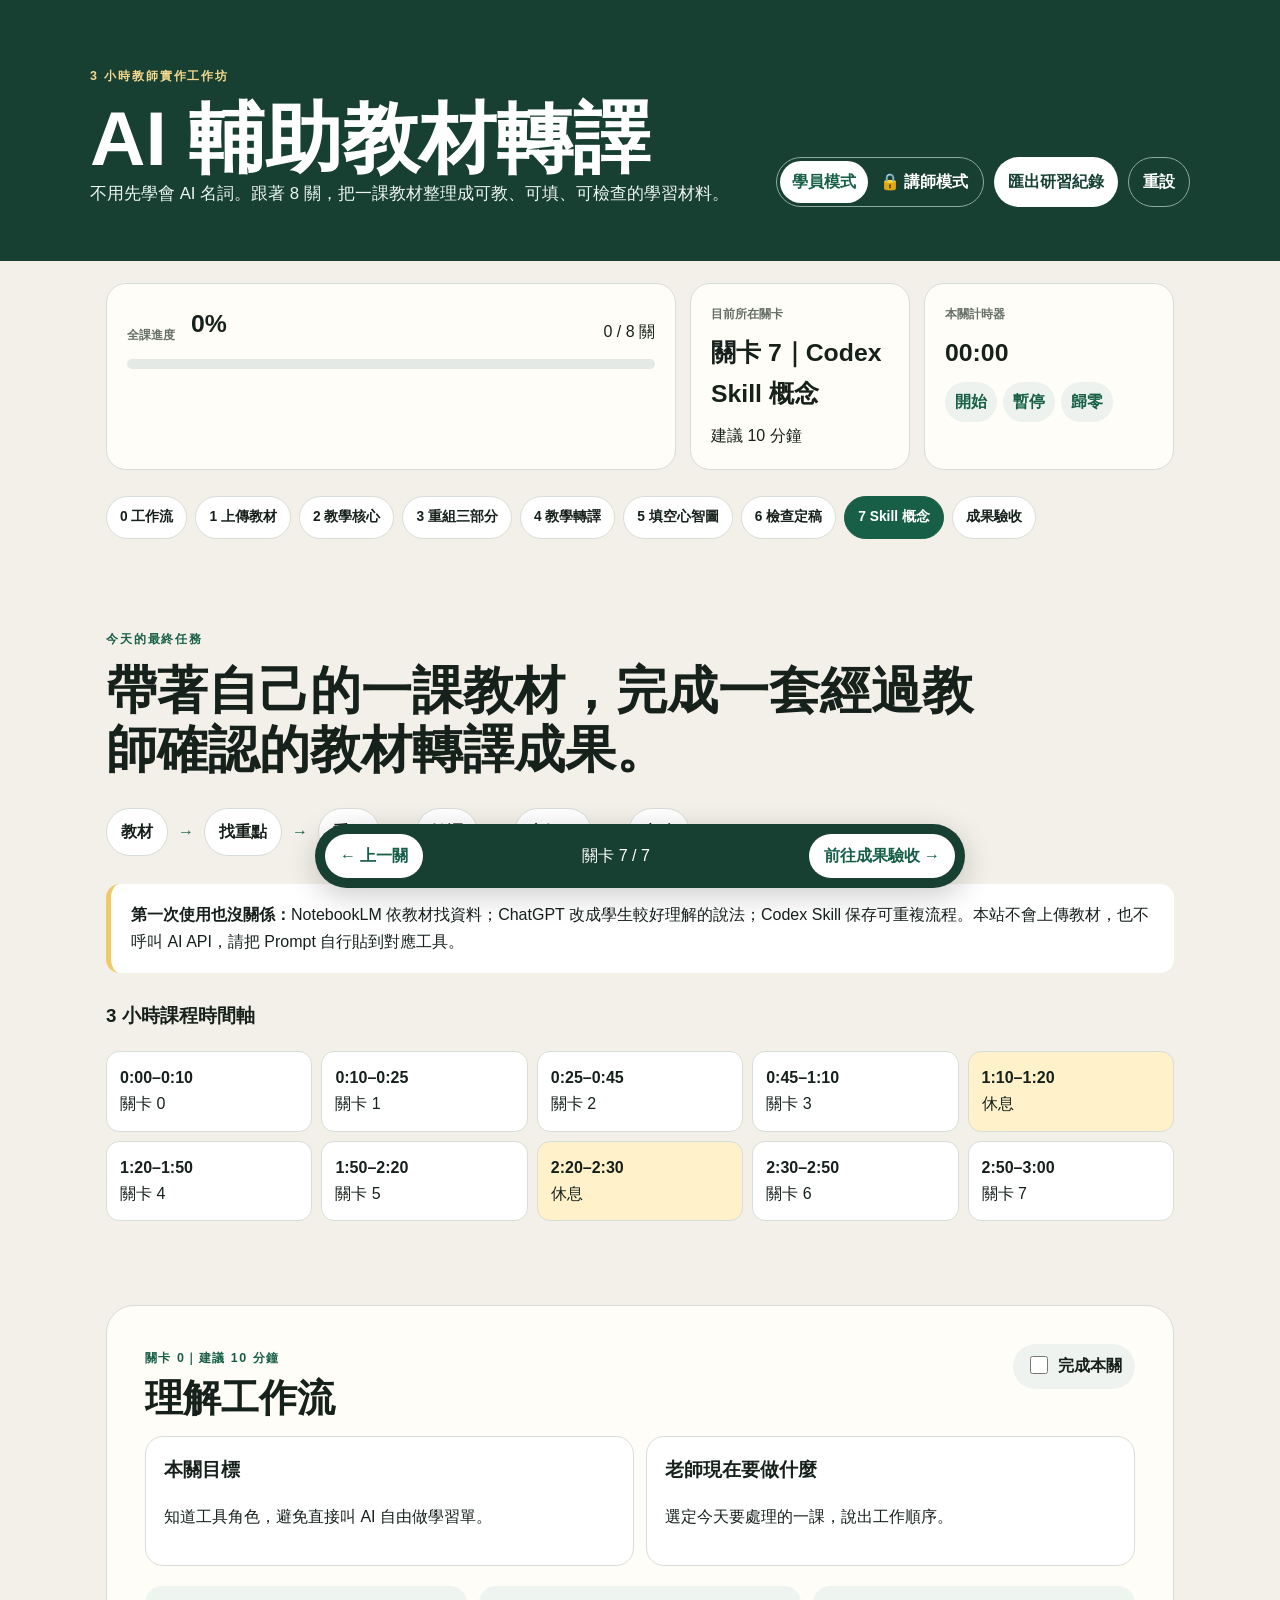
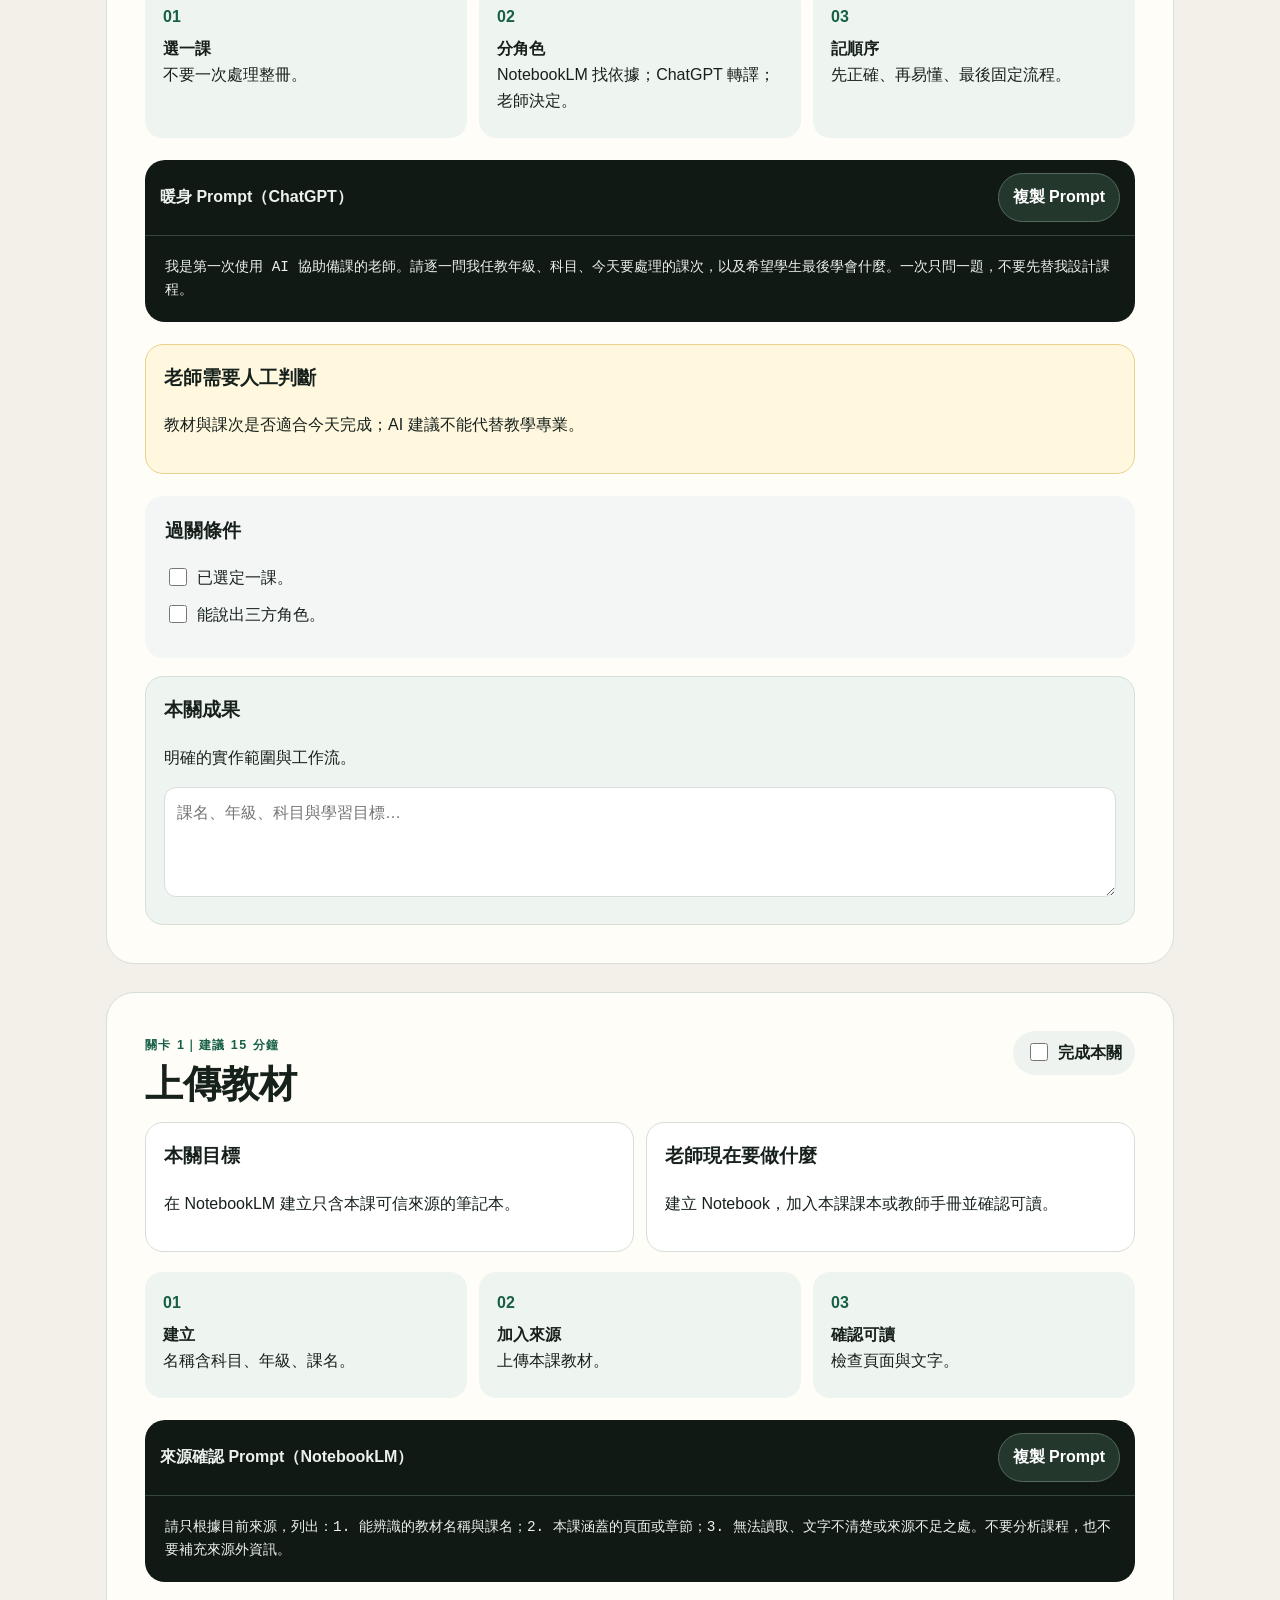
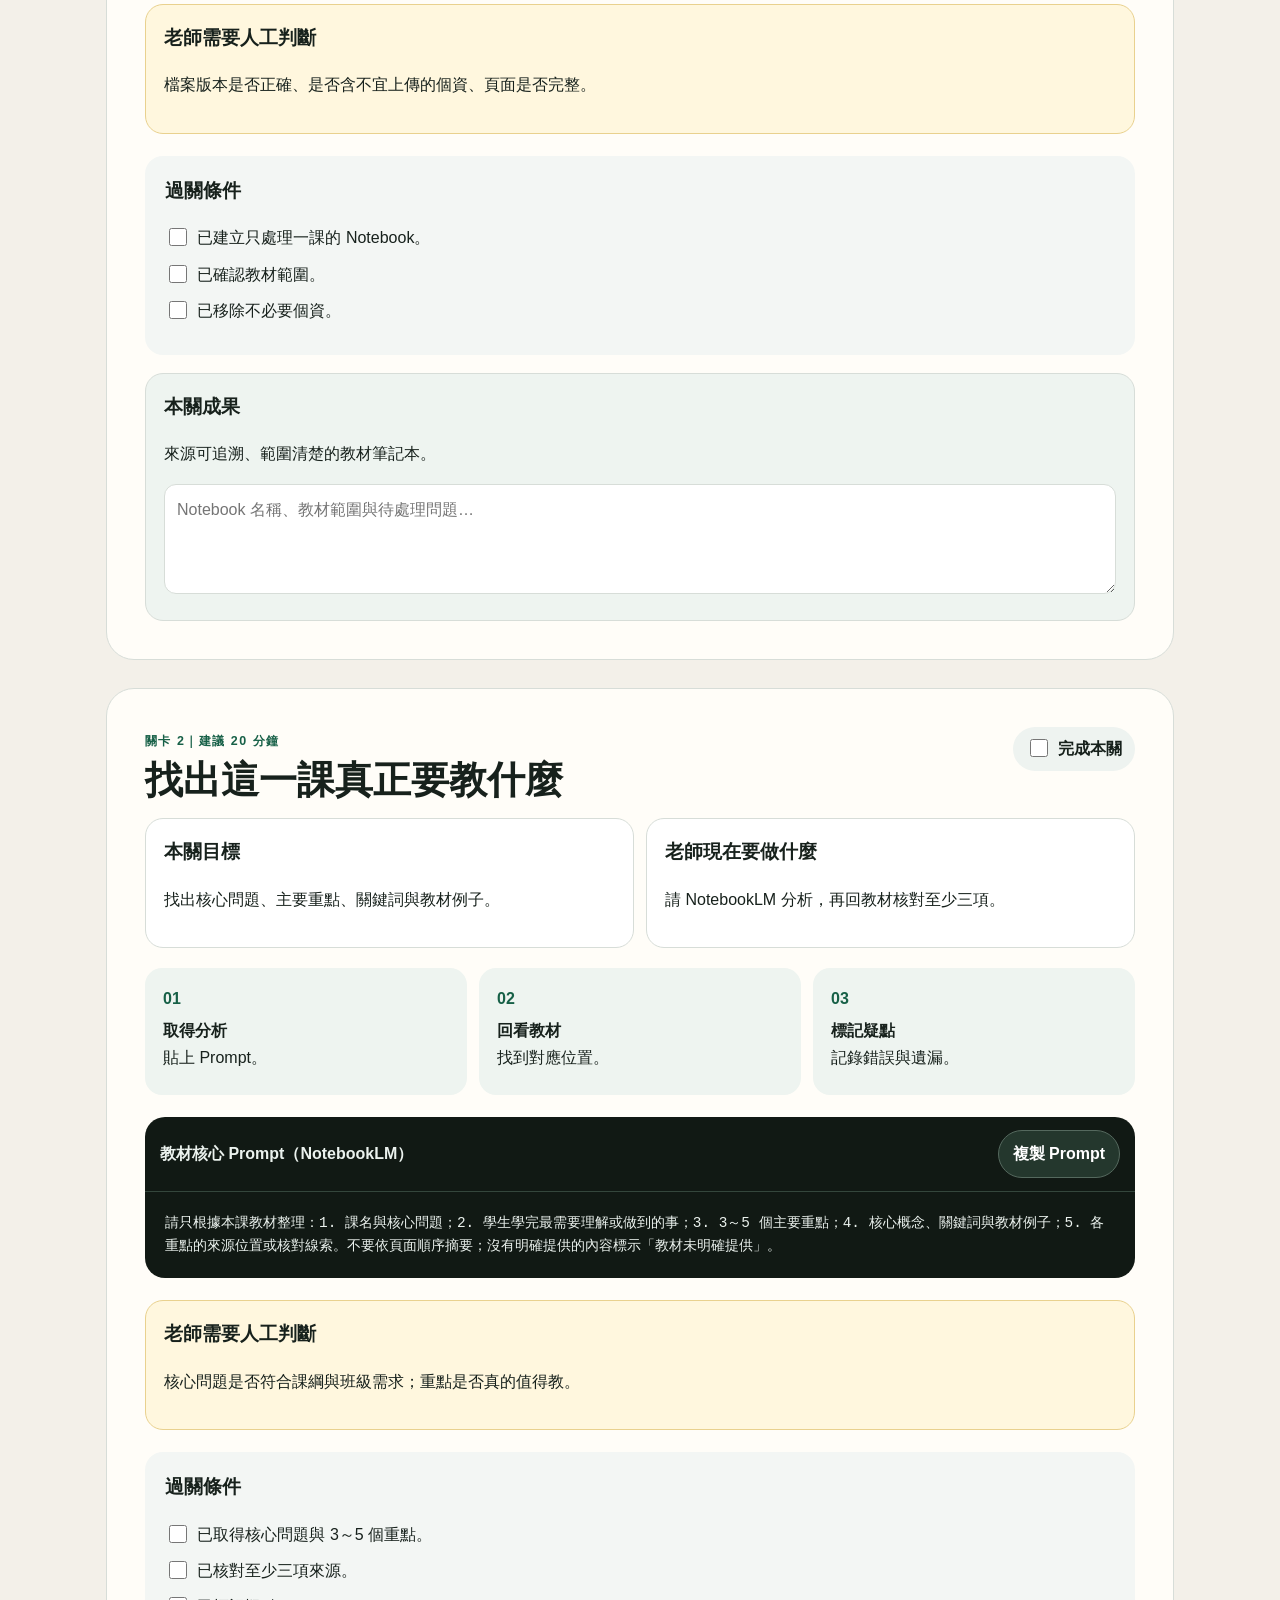
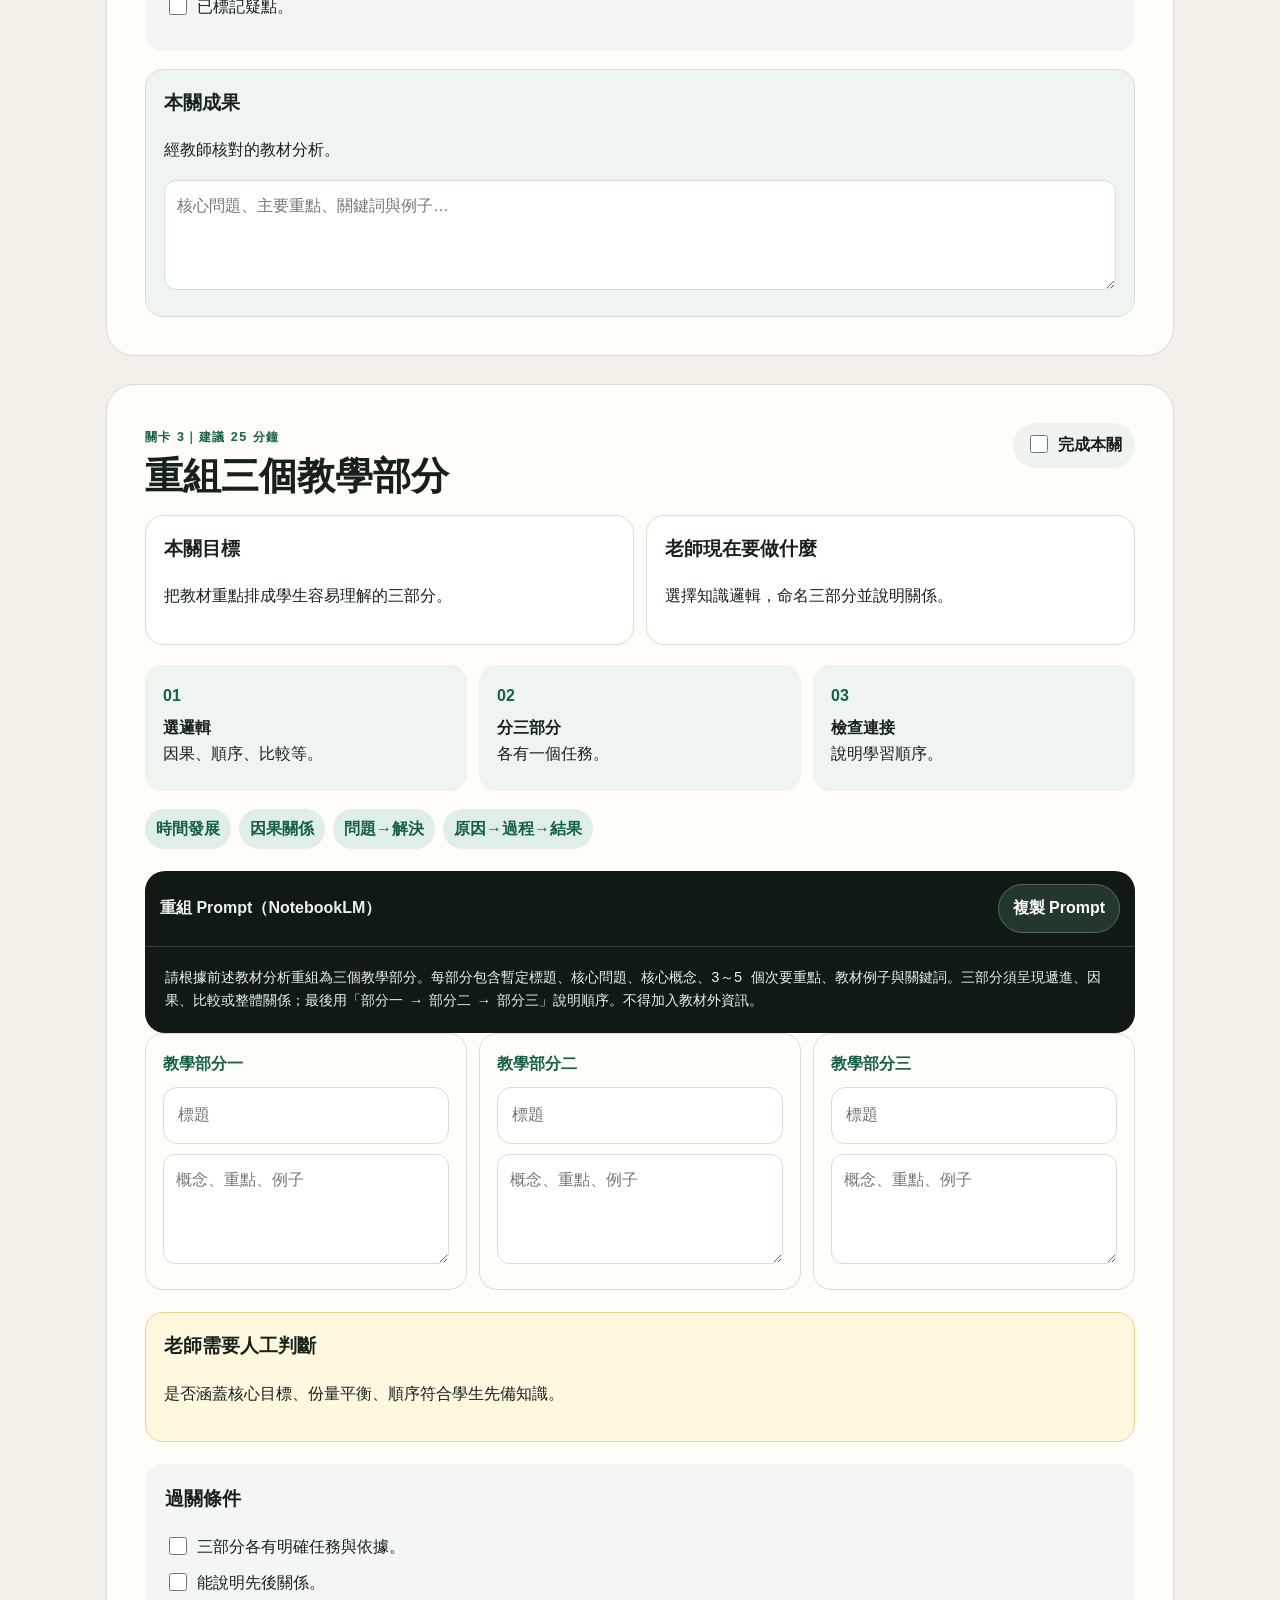
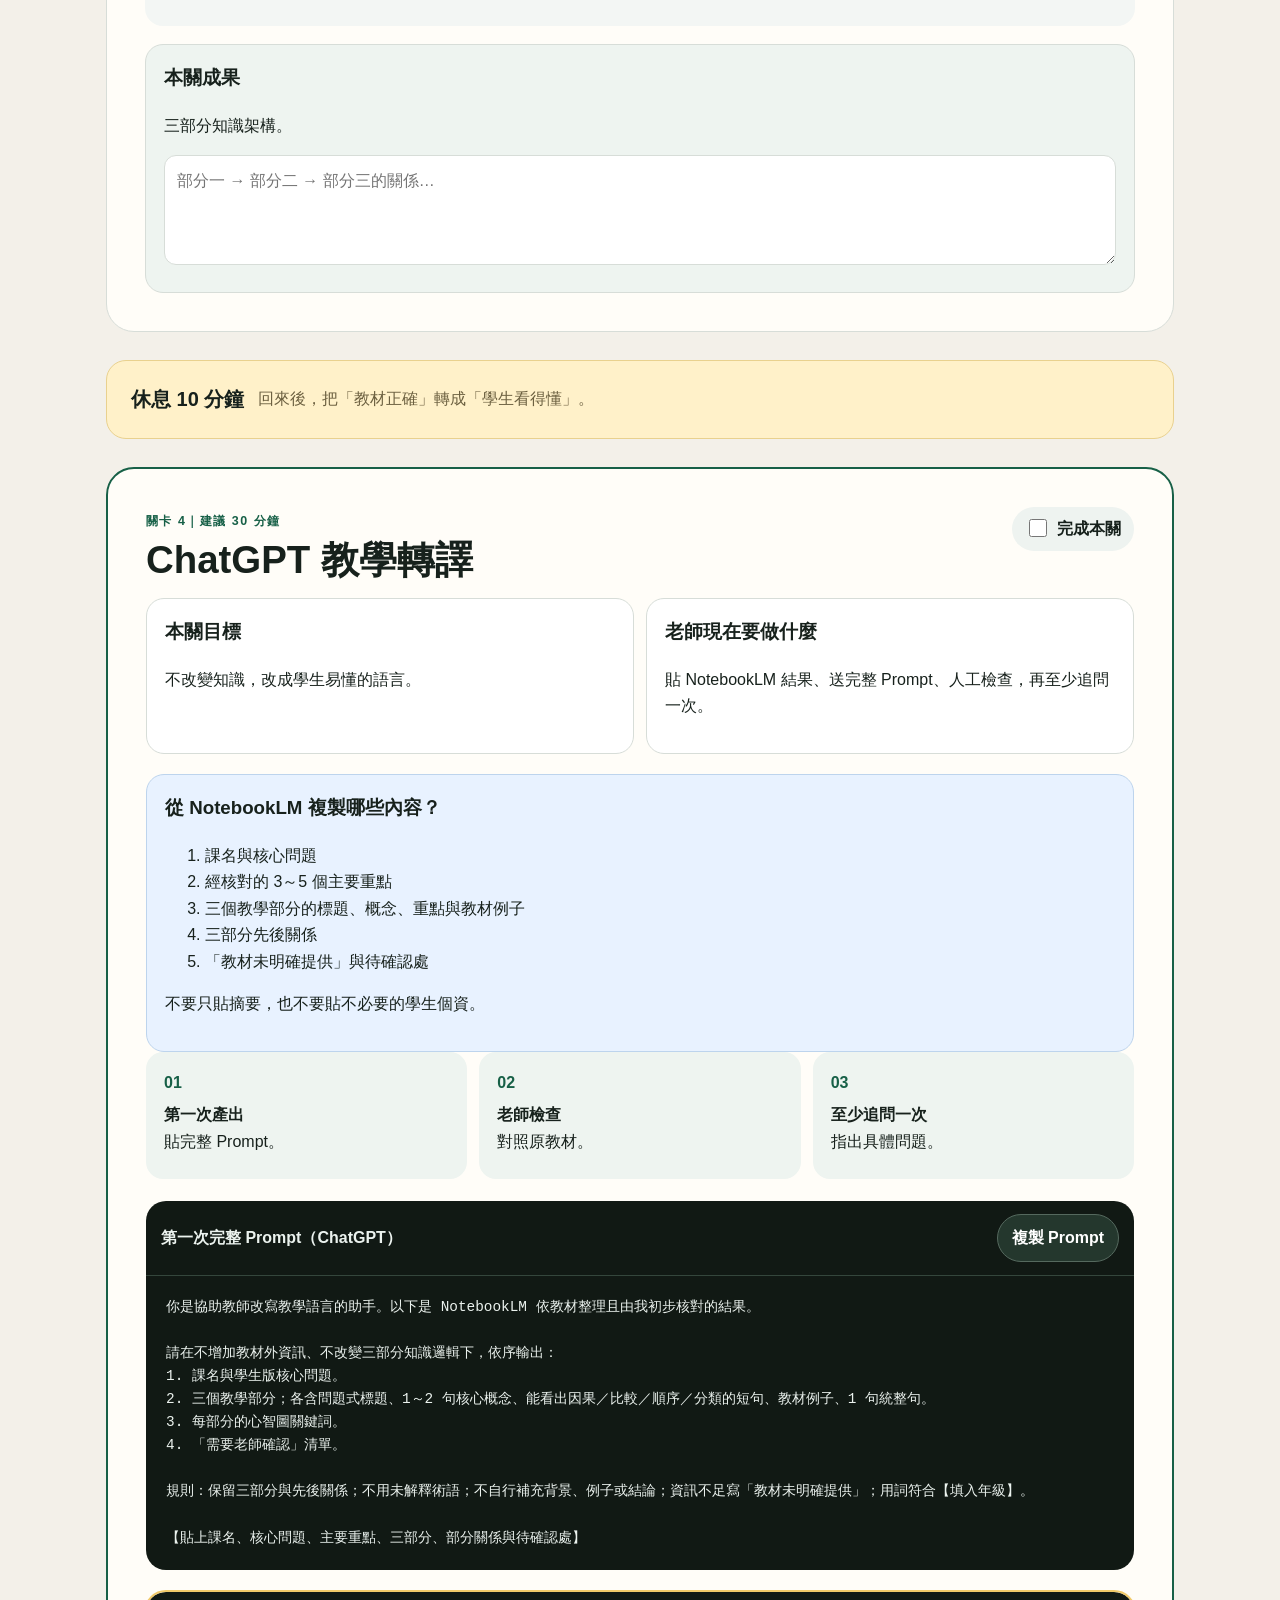
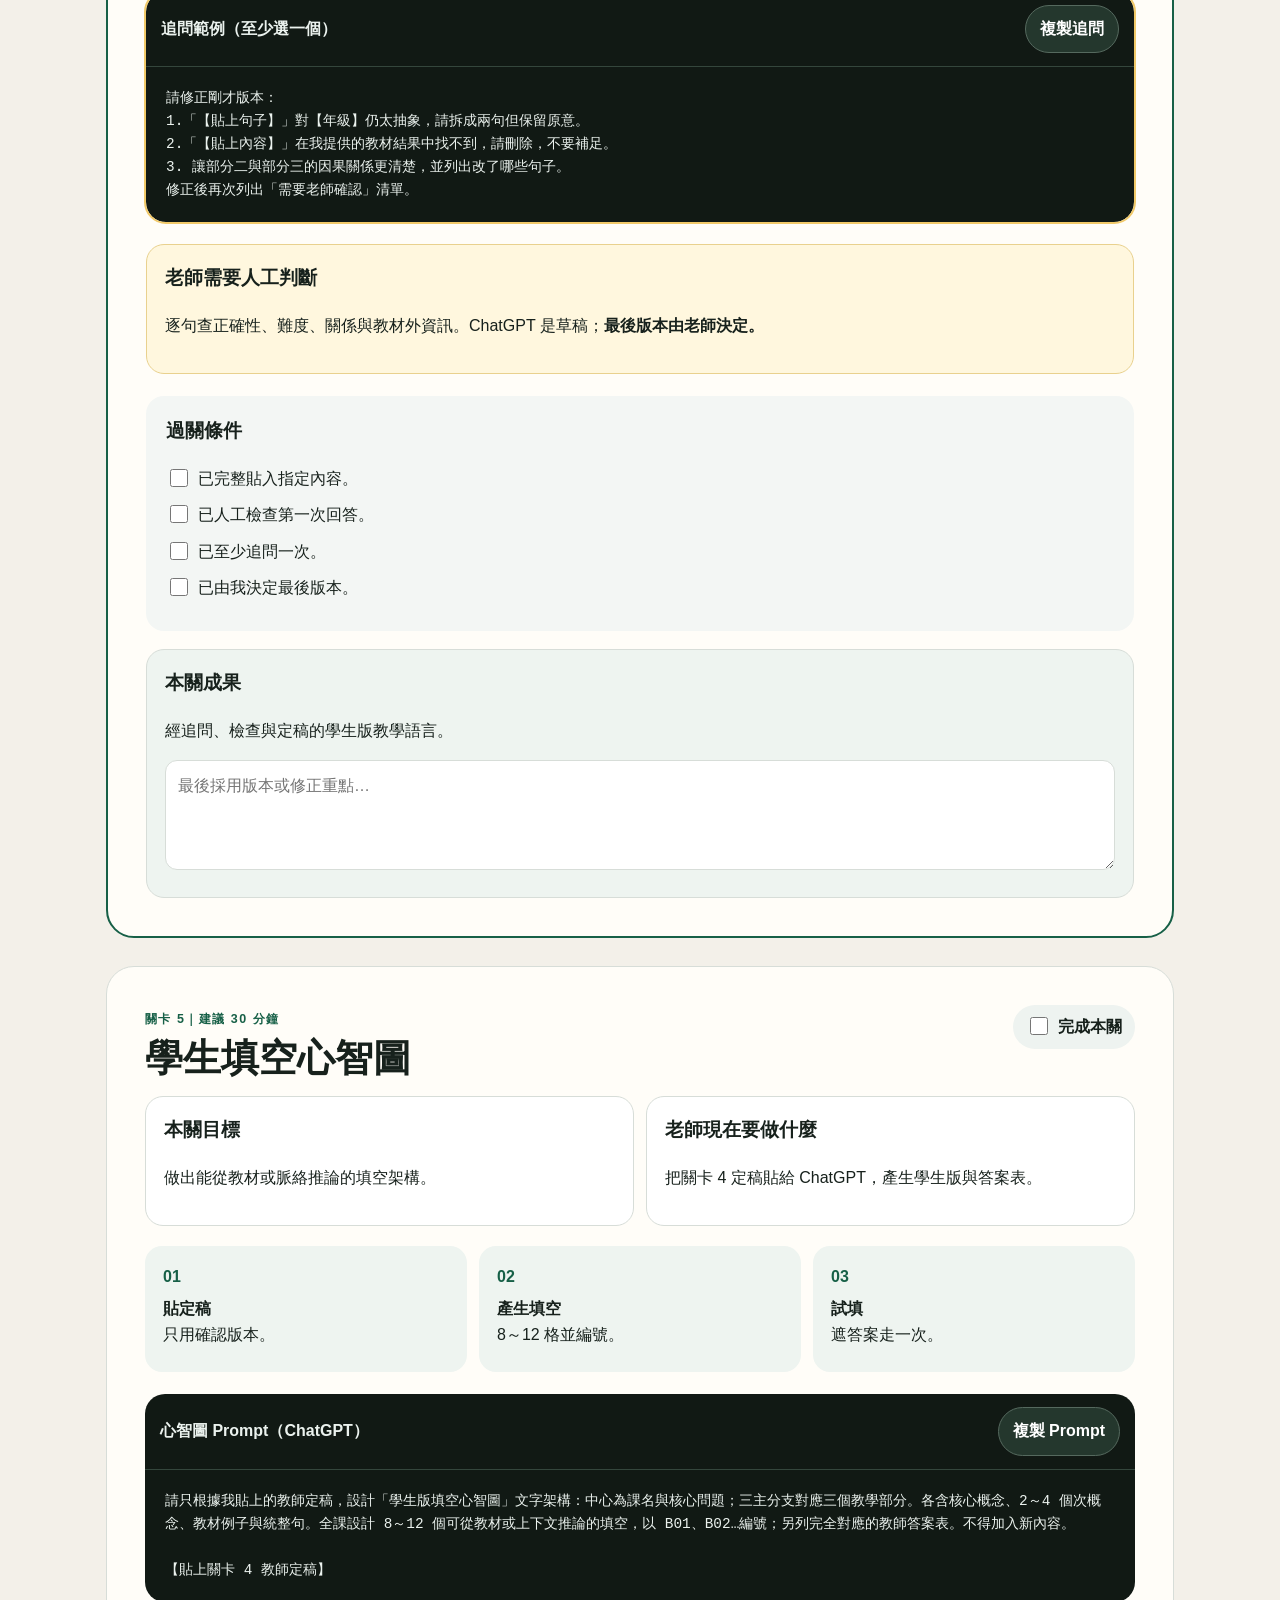
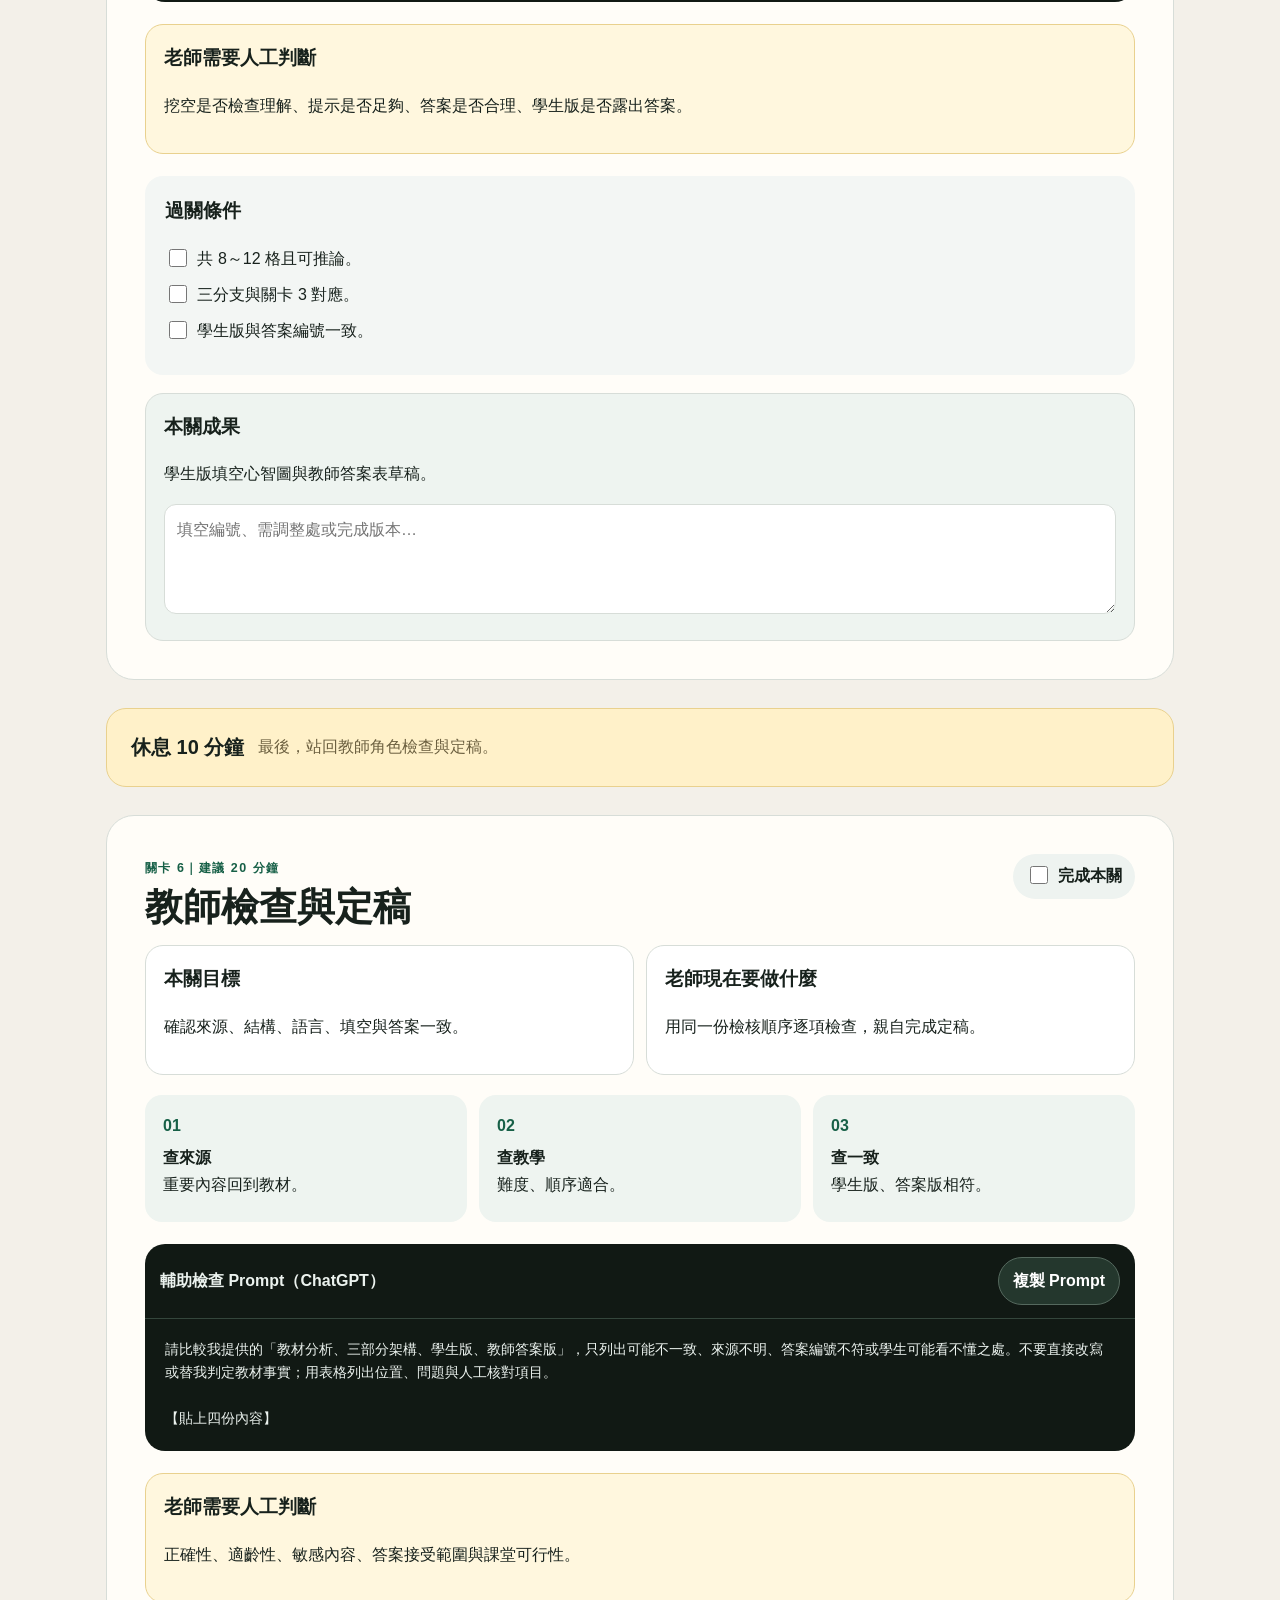
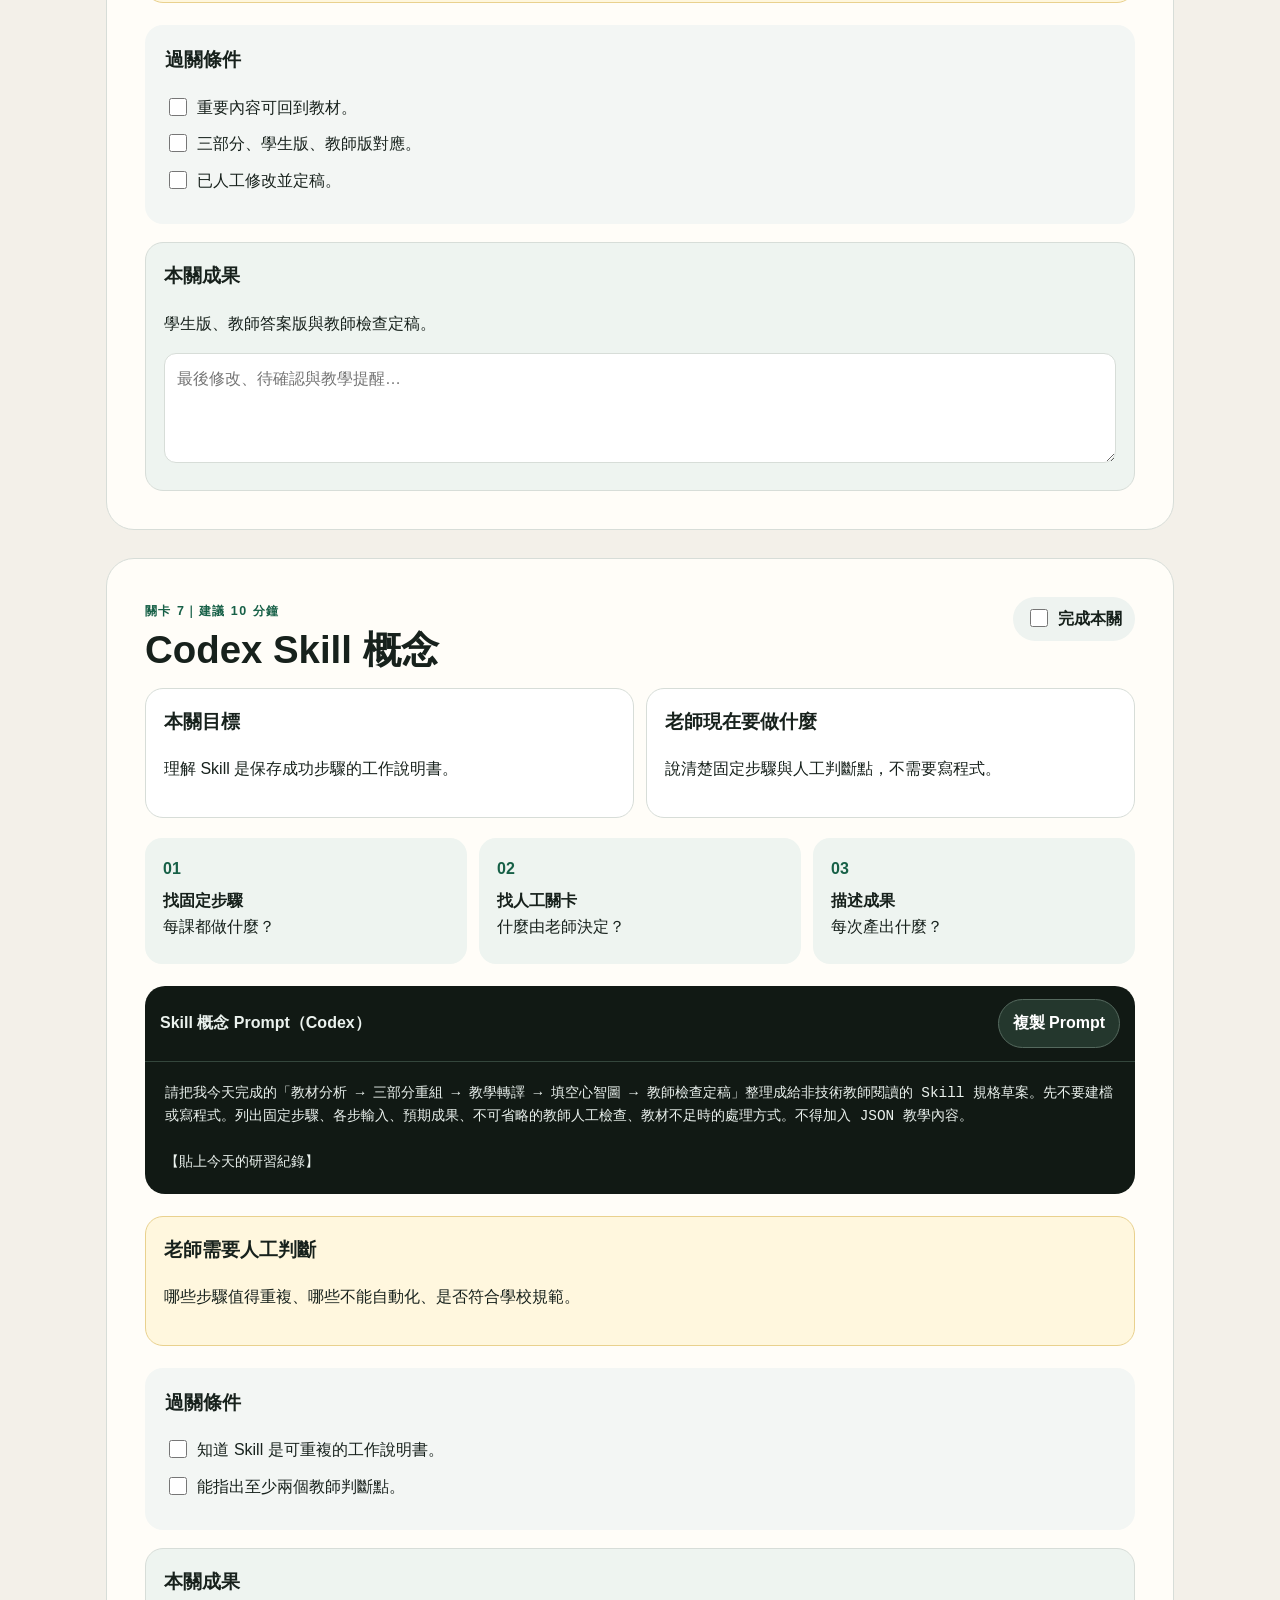
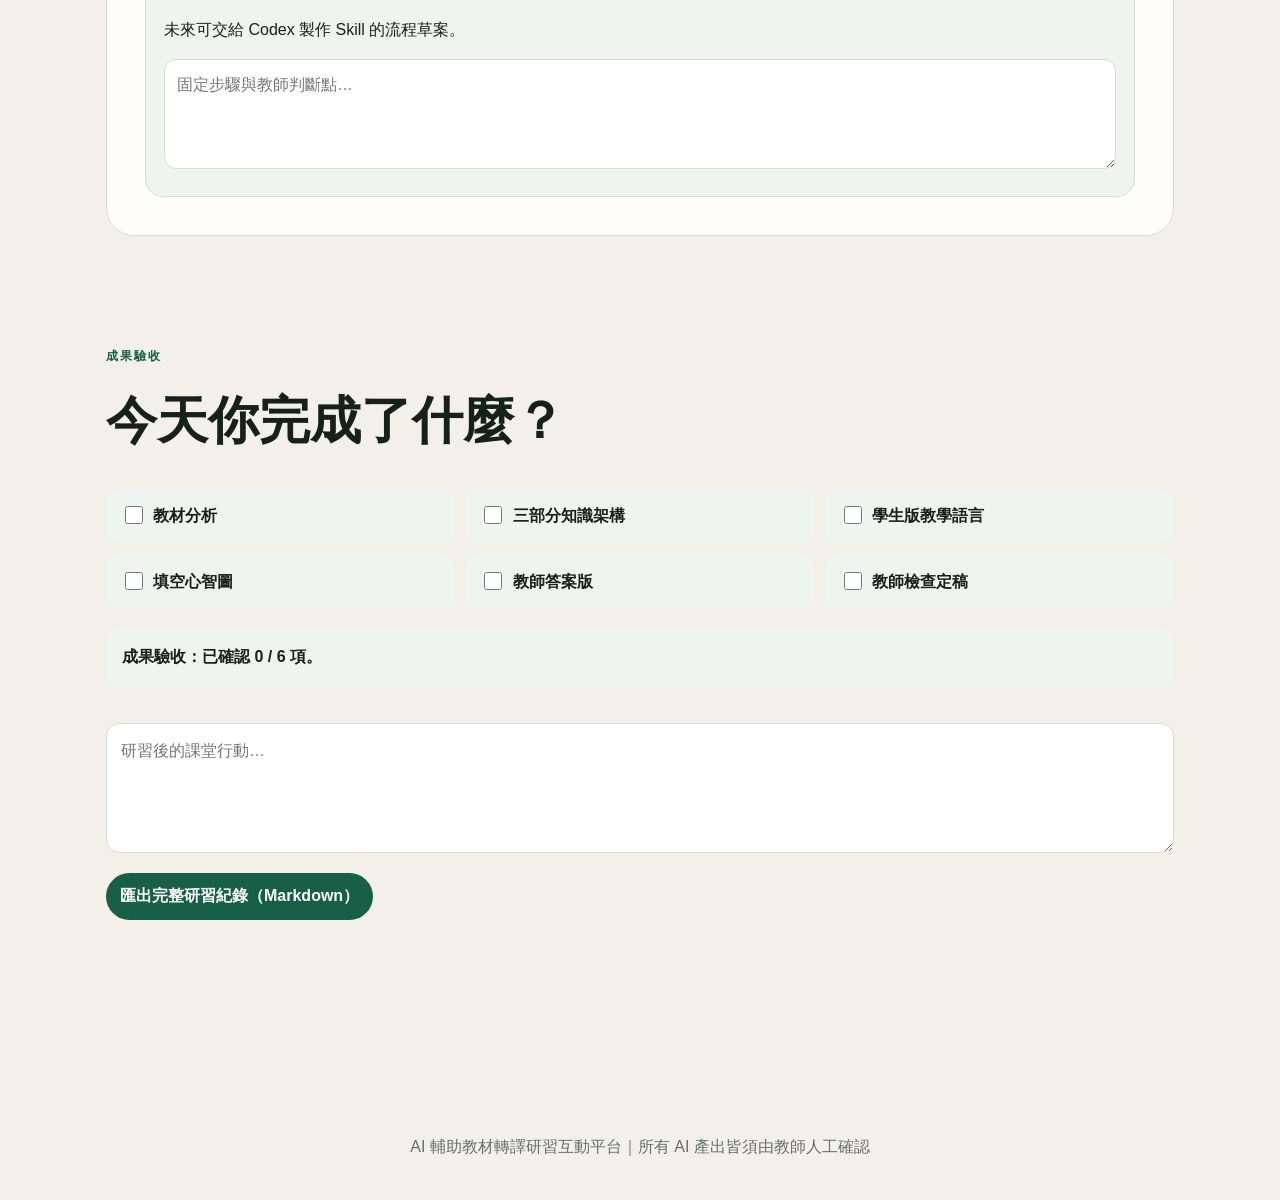
==== index.html @ b48c664e "Build teacher AI material workshop platform" ====
<!doctype html>
<html lang="zh-Hant">
<head>
  <meta charset="utf-8"><meta name="viewport" content="width=device-width,initial-scale=1">
  <meta name="description" content="AI 輔助教材轉譯教師研習互動平台">
  <title>AI 輔助教材轉譯｜教師研習互動平台</title><link rel="icon" href="data:,"><link rel="stylesheet" href="./styles.css">
</head>
<body>
<header class="topbar"><div><p class="eyebrow">3 小時教師實作工作坊</p><h1>AI 輔助教材轉譯</h1><p class="subtitle">不用先學會 AI 名詞。跟著 8 關，把一課教材整理成可教、可填、可檢查的學習材料。</p></div><div class="top-actions"><div class="mode-switch"><button class="mode-btn active" data-mode="learner">學員模式</button><button class="mode-btn" data-mode="instructor">🔒 講師模式</button></div><button id="exportNotes" class="btn">匯出研習紀錄</button><button id="resetAll" class="btn subtle">重設</button></div></header>
<section class="dashboard"><div class="progress-card"><div class="progress-head"><div><span class="label">全課進度</span><strong id="progressText">0%</strong></div><span id="missionCount">0 / 8 關</span></div><div class="track" role="progressbar" aria-valuemin="0" aria-valuemax="100"><div id="bar"></div></div></div><div class="current-card"><span class="label">目前所在關卡</span><strong id="currentMission">關卡 0</strong><span id="suggestedTime">建議 10 分鐘</span></div><div class="timer-card"><span class="label">本關計時器</span><strong id="timer">00:00</strong><div><button id="timerStart">開始</button><button id="timerPause">暫停</button><button id="timerReset">歸零</button></div></div></section>
<nav class="mission-nav"><a href="#m0">0 工作流</a><a href="#m1">1 上傳教材</a><a href="#m2">2 教學核心</a><a href="#m3">3 重組三部分</a><a href="#m4">4 教學轉譯</a><a href="#m5">5 填空心智圖</a><a href="#m6">6 檢查定稿</a><a href="#m7">7 Skill 概念</a><a href="#finish">成果驗收</a></nav>
<main>
<section class="welcome"><p class="eyebrow dark">今天的最終任務</p><h2>帶著自己的一課教材，完成一套經過教師確認的教材轉譯成果。</h2><div class="pipeline"><span>教材</span><i>→</i><span>找重點</span><i>→</i><span>重組</span><i>→</i><span>轉譯</span><i>→</i><span>心智圖</span><i>→</i><span>定稿</span></div><div class="plain-note"><strong>第一次使用也沒關係：</strong>NotebookLM 依教材找資料；ChatGPT 改成學生較好理解的說法；Codex Skill 保存可重複流程。本站不會上傳教材，也不呼叫 AI API，請把 Prompt 自行貼到對應工具。</div><section class="timeline"><h3>3 小時課程時間軸</h3><div class="timeline-grid"><span><b>0:00–0:10</b> 關卡 0</span><span><b>0:10–0:25</b> 關卡 1</span><span><b>0:25–0:45</b> 關卡 2</span><span><b>0:45–1:10</b> 關卡 3</span><span class="rest"><b>1:10–1:20</b> 休息</span><span><b>1:20–1:50</b> 關卡 4</span><span><b>1:50–2:20</b> 關卡 5</span><span class="rest"><b>2:20–2:30</b> 休息</span><span><b>2:30–2:50</b> 關卡 6</span><span><b>2:50–3:00</b> 關卡 7</span></div></section></section>

<section class="mission" id="m0" data-mission="0" data-time="10" data-title="理解工作流">
<div class="mission-title"><div><span class="mission-no">關卡 0｜建議 10 分鐘</span><h2>理解工作流</h2></div><label class="complete"><input type="checkbox" class="mission-check"> 完成本關</label></div>
<div class="mission-grid"><article><h3>本關目標</h3><p>知道工具角色，避免直接叫 AI 自由做學習單。</p></article><article><h3>老師現在要做什麼</h3><p>選定今天要處理的一課，說出工作順序。</p></article></div>
<div class="steps"><div><b>01</b><p><strong>選一課</strong><br>不要一次處理整冊。</p></div><div><b>02</b><p><strong>分角色</strong><br>NotebookLM 找依據；ChatGPT 轉譯；老師決定。</p></div><div><b>03</b><p><strong>記順序</strong><br>先正確、再易懂、最後固定流程。</p></div></div>
<div class="prompt"><div class="prompt-head"><strong>暖身 Prompt（ChatGPT）</strong><button class="copy" data-target="p0">複製 Prompt</button></div><pre id="p0">我是第一次使用 AI 協助備課的老師。請逐一問我任教年級、科目、今天要處理的課次，以及希望學生最後學會什麼。一次只問一題，不要先替我設計課程。</pre></div>
<div class="judgement"><h3>老師需要人工判斷</h3><p>教材與課次是否適合今天完成；AI 建議不能代替教學專業。</p></div><div class="activity"><h3>過關條件</h3><label><input class="task-check" type="checkbox"> 已選定一課。</label><label><input class="task-check" type="checkbox"> 能說出三方角色。</label></div><div class="result-box"><h3>本關成果</h3><p>明確的實作範圍與工作流。</p><textarea data-note="m0" placeholder="課名、年級、科目與學習目標…"></textarea></div><div class="instructor-only"><h3>講師提醒</h3><p><b>示範：</b>比較自由生成與依據教材的差異。<br><b>卡關：</b>若選整冊，協助縮小到一課。</p></div></section>

<section class="mission" id="m1" data-mission="1" data-time="15" data-title="上傳教材">
<div class="mission-title"><div><span class="mission-no">關卡 1｜建議 15 分鐘</span><h2>上傳教材</h2></div><label class="complete"><input class="mission-check" type="checkbox"> 完成本關</label></div>
<div class="mission-grid"><article><h3>本關目標</h3><p>在 NotebookLM 建立只含本課可信來源的筆記本。</p></article><article><h3>老師現在要做什麼</h3><p>建立 Notebook，加入本課課本或教師手冊並確認可讀。</p></article></div>
<div class="steps"><div><b>01</b><p><strong>建立</strong><br>名稱含科目、年級、課名。</p></div><div><b>02</b><p><strong>加入來源</strong><br>上傳本課教材。</p></div><div><b>03</b><p><strong>確認可讀</strong><br>檢查頁面與文字。</p></div></div>
<div class="prompt"><div class="prompt-head"><strong>來源確認 Prompt（NotebookLM）</strong><button class="copy" data-target="p1">複製 Prompt</button></div><pre id="p1">請只根據目前來源，列出：1. 能辨識的教材名稱與課名；2. 本課涵蓋的頁面或章節；3. 無法讀取、文字不清楚或來源不足之處。不要分析課程，也不要補充來源外資訊。</pre></div>
<div class="judgement"><h3>老師需要人工判斷</h3><p>檔案版本是否正確、是否含不宜上傳的個資、頁面是否完整。</p></div><div class="activity"><h3>過關條件</h3><label><input class="task-check" type="checkbox"> 已建立只處理一課的 Notebook。</label><label><input class="task-check" type="checkbox"> 已確認教材範圍。</label><label><input class="task-check" type="checkbox"> 已移除不必要個資。</label></div><div class="result-box"><h3>本關成果</h3><p>來源可追溯、範圍清楚的教材筆記本。</p><textarea data-note="m1" placeholder="Notebook 名稱、教材範圍與待處理問題…"></textarea></div><div class="instructor-only"><h3>講師提醒</h3><p><b>示範：</b>建立 Notebook 與確認來源。<br><b>卡關：</b>掃描檔讀不到時，換清楚 PDF 或縮小範圍。</p></div></section>

<section class="mission" id="m2" data-mission="2" data-time="20" data-title="找出這一課真正要教什麼">
<div class="mission-title"><div><span class="mission-no">關卡 2｜建議 20 分鐘</span><h2>找出這一課真正要教什麼</h2></div><label class="complete"><input class="mission-check" type="checkbox"> 完成本關</label></div>
<div class="mission-grid"><article><h3>本關目標</h3><p>找出核心問題、主要重點、關鍵詞與教材例子。</p></article><article><h3>老師現在要做什麼</h3><p>請 NotebookLM 分析，再回教材核對至少三項。</p></article></div>
<div class="steps"><div><b>01</b><p><strong>取得分析</strong><br>貼上 Prompt。</p></div><div><b>02</b><p><strong>回看教材</strong><br>找到對應位置。</p></div><div><b>03</b><p><strong>標記疑點</strong><br>記錄錯誤與遺漏。</p></div></div>
<div class="prompt"><div class="prompt-head"><strong>教材核心 Prompt（NotebookLM）</strong><button class="copy" data-target="p2">複製 Prompt</button></div><pre id="p2">請只根據本課教材整理：1. 課名與核心問題；2. 學生學完最需要理解或做到的事；3. 3～5 個主要重點；4. 核心概念、關鍵詞與教材例子；5. 各重點的來源位置或核對線索。不要依頁面順序摘要；沒有明確提供的內容標示「教材未明確提供」。</pre></div>
<div class="judgement"><h3>老師需要人工判斷</h3><p>核心問題是否符合課綱與班級需求；重點是否真的值得教。</p></div><div class="activity"><h3>過關條件</h3><label><input class="task-check" type="checkbox"> 已取得核心問題與 3～5 個重點。</label><label><input class="task-check" type="checkbox"> 已核對至少三項來源。</label><label><input class="task-check" type="checkbox"> 已標記疑點。</label></div><div class="result-box"><h3>本關成果</h3><p>經教師核對的教材分析。</p><textarea data-note="m2" placeholder="核心問題、主要重點、關鍵詞與例子…"></textarea></div><div class="instructor-only"><h3>講師提醒</h3><p><b>示範：</b>教材與回答並排核對。<br><b>卡關：</b>若只得到摘要，追問學生真正要理解的關係。</p></div></section>

<section class="mission" id="m3" data-mission="3" data-time="25" data-title="重組三個教學部分">
<div class="mission-title"><div><span class="mission-no">關卡 3｜建議 25 分鐘</span><h2>重組三個教學部分</h2></div><label class="complete"><input class="mission-check" type="checkbox"> 完成本關</label></div>
<div class="mission-grid"><article><h3>本關目標</h3><p>把教材重點排成學生容易理解的三部分。</p></article><article><h3>老師現在要做什麼</h3><p>選擇知識邏輯，命名三部分並說明關係。</p></article></div>
<div class="steps"><div><b>01</b><p><strong>選邏輯</strong><br>因果、順序、比較等。</p></div><div><b>02</b><p><strong>分三部分</strong><br>各有一個任務。</p></div><div><b>03</b><p><strong>檢查連接</strong><br>說明學習順序。</p></div></div><div class="chips"><span>時間發展</span><span>因果關係</span><span>問題→解決</span><span>原因→過程→結果</span></div>
<div class="prompt"><div class="prompt-head"><strong>重組 Prompt（NotebookLM）</strong><button class="copy" data-target="p3">複製 Prompt</button></div><pre id="p3">請根據前述教材分析重組為三個教學部分。每部分包含暫定標題、核心問題、核心概念、3～5 個次要重點、教材例子與關鍵詞。三部分須呈現遞進、因果、比較或整體關係；最後用「部分一 → 部分二 → 部分三」說明順序。不得加入教材外資訊。</pre></div>
<div class="three-modules"><article><span>教學部分一</span><input data-field="mod1" placeholder="標題"><textarea data-note="mod1d" placeholder="概念、重點、例子"></textarea></article><article><span>教學部分二</span><input data-field="mod2" placeholder="標題"><textarea data-note="mod2d" placeholder="概念、重點、例子"></textarea></article><article><span>教學部分三</span><input data-field="mod3" placeholder="標題"><textarea data-note="mod3d" placeholder="概念、重點、例子"></textarea></article></div>
<div class="judgement"><h3>老師需要人工判斷</h3><p>是否涵蓋核心目標、份量平衡、順序符合學生先備知識。</p></div><div class="activity"><h3>過關條件</h3><label><input class="task-check" type="checkbox"> 三部分各有明確任務與依據。</label><label><input class="task-check" type="checkbox"> 能說明先後關係。</label></div><div class="result-box"><h3>本關成果</h3><p>三部分知識架構。</p><textarea data-note="m3relation" placeholder="部分一 → 部分二 → 部分三的關係…"></textarea></div><div class="instructor-only"><h3>講師提醒</h3><p><b>示範：</b>同一教材可有不同合理組法。<br><b>卡關：</b>不要按頁數切三段，先說關係再命名。</p></div></section>

<section class="break"><strong>休息 10 分鐘</strong><span>回來後，把「教材正確」轉成「學生看得懂」。</span></section>

<section class="mission featured" id="m4" data-mission="4" data-time="30" data-title="ChatGPT 教學轉譯">
<div class="mission-title"><div><span class="mission-no">關卡 4｜建議 30 分鐘</span><h2>ChatGPT 教學轉譯</h2></div><label class="complete"><input class="mission-check" type="checkbox"> 完成本關</label></div>
<div class="mission-grid"><article><h3>本關目標</h3><p>不改變知識，改成學生易懂的語言。</p></article><article><h3>老師現在要做什麼</h3><p>貼 NotebookLM 結果、送完整 Prompt、人工檢查，再至少追問一次。</p></article></div>
<div class="transfer-box"><h3>從 NotebookLM 複製哪些內容？</h3><ol><li>課名與核心問題</li><li>經核對的 3～5 個主要重點</li><li>三個教學部分的標題、概念、重點與教材例子</li><li>三部分先後關係</li><li>「教材未明確提供」與待確認處</li></ol><p>不要只貼摘要，也不要貼不必要的學生個資。</p></div>
<div class="steps"><div><b>01</b><p><strong>第一次產出</strong><br>貼完整 Prompt。</p></div><div><b>02</b><p><strong>老師檢查</strong><br>對照原教材。</p></div><div><b>03</b><p><strong>至少追問一次</strong><br>指出具體問題。</p></div></div>
<div class="prompt"><div class="prompt-head"><strong>第一次完整 Prompt（ChatGPT）</strong><button class="copy" data-target="p4">複製 Prompt</button></div><pre id="p4">你是協助教師改寫教學語言的助手。以下是 NotebookLM 依教材整理且由我初步核對的結果。

請在不增加教材外資訊、不改變三部分知識邏輯下，依序輸出：
1. 課名與學生版核心問題。
2. 三個教學部分；各含問題式標題、1～2 句核心概念、能看出因果／比較／順序／分類的短句、教材例子、1 句統整句。
3. 每部分的心智圖關鍵詞。
4. 「需要老師確認」清單。

規則：保留三部分與先後關係；不用未解釋術語；不自行補充背景、例子或結論；資訊不足寫「教材未明確提供」；用詞符合【填入年級】。

【貼上課名、核心問題、主要重點、三部分、部分關係與待確認處】</pre></div>
<div class="prompt followup"><div class="prompt-head"><strong>追問範例（至少選一個）</strong><button class="copy" data-target="p4b">複製追問</button></div><pre id="p4b">請修正剛才版本：
1.「【貼上句子】」對【年級】仍太抽象，請拆成兩句但保留原意。
2.「【貼上內容】」在我提供的教材結果中找不到，請刪除，不要補足。
3. 讓部分二與部分三的因果關係更清楚，並列出改了哪些句子。
修正後再次列出「需要老師確認」清單。</pre></div>
<div class="judgement"><h3>老師需要人工判斷</h3><p>逐句查正確性、難度、關係與教材外資訊。ChatGPT 是草稿；<strong>最後版本由老師決定。</strong></p></div><div class="activity"><h3>過關條件</h3><label><input class="task-check" type="checkbox"> 已完整貼入指定內容。</label><label><input class="task-check" type="checkbox"> 已人工檢查第一次回答。</label><label><input class="task-check" type="checkbox"> 已至少追問一次。</label><label><input class="task-check" type="checkbox"> 已由我決定最後版本。</label></div><div class="result-box"><h3>本關成果</h3><p>經追問、檢查與定稿的學生版教學語言。</p><textarea data-note="m4" placeholder="最後採用版本或修正重點…"></textarea></div><div class="instructor-only"><h3>講師提醒</h3><p><b>示範：</b>找出過難句或教材外資訊並追問。<br><b>卡關：</b>第一次回答不是定稿，追問後才能過關。</p></div></section>

<section class="mission" id="m5" data-mission="5" data-time="30" data-title="學生填空心智圖">
<div class="mission-title"><div><span class="mission-no">關卡 5｜建議 30 分鐘</span><h2>學生填空心智圖</h2></div><label class="complete"><input class="mission-check" type="checkbox"> 完成本關</label></div>
<div class="mission-grid"><article><h3>本關目標</h3><p>做出能從教材或脈絡推論的填空架構。</p></article><article><h3>老師現在要做什麼</h3><p>把關卡 4 定稿貼給 ChatGPT，產生學生版與答案表。</p></article></div>
<div class="steps"><div><b>01</b><p><strong>貼定稿</strong><br>只用確認版本。</p></div><div><b>02</b><p><strong>產生填空</strong><br>8～12 格並編號。</p></div><div><b>03</b><p><strong>試填</strong><br>遮答案走一次。</p></div></div>
<div class="prompt"><div class="prompt-head"><strong>心智圖 Prompt（ChatGPT）</strong><button class="copy" data-target="p5">複製 Prompt</button></div><pre id="p5">請只根據我貼上的教師定稿，設計「學生版填空心智圖」文字架構：中心為課名與核心問題；三主分支對應三個教學部分。各含核心概念、2～4 個次概念、教材例子與統整句。全課設計 8～12 個可從教材或上下文推論的填空，以 B01、B02…編號；另列完全對應的教師答案表。不得加入新內容。

【貼上關卡 4 教師定稿】</pre></div>
<div class="judgement"><h3>老師需要人工判斷</h3><p>挖空是否檢查理解、提示是否足夠、答案是否合理、學生版是否露出答案。</p></div><div class="activity"><h3>過關條件</h3><label><input class="task-check" type="checkbox"> 共 8～12 格且可推論。</label><label><input class="task-check" type="checkbox"> 三分支與關卡 3 對應。</label><label><input class="task-check" type="checkbox"> 學生版與答案編號一致。</label></div><div class="result-box"><h3>本關成果</h3><p>學生版填空心智圖與教師答案表草稿。</p><textarea data-note="m5" placeholder="填空編號、需調整處或完成版本…"></textarea></div><div class="instructor-only"><h3>講師提醒</h3><p><b>示範：</b>比較猜字與從關係推論。<br><b>卡關：</b>別挖太多名詞，優先因果、順序與核心概念。</p></div></section>

<section class="break"><strong>休息 10 分鐘</strong><span>最後，站回教師角色檢查與定稿。</span></section>

<section class="mission" id="m6" data-mission="6" data-time="20" data-title="教師檢查與定稿">
<div class="mission-title"><div><span class="mission-no">關卡 6｜建議 20 分鐘</span><h2>教師檢查與定稿</h2></div><label class="complete"><input class="mission-check" type="checkbox"> 完成本關</label></div>
<div class="mission-grid"><article><h3>本關目標</h3><p>確認來源、結構、語言、填空與答案一致。</p></article><article><h3>老師現在要做什麼</h3><p>用同一份檢核順序逐項檢查，親自完成定稿。</p></article></div>
<div class="steps"><div><b>01</b><p><strong>查來源</strong><br>重要內容回到教材。</p></div><div><b>02</b><p><strong>查教學</strong><br>難度、順序適合。</p></div><div><b>03</b><p><strong>查一致</strong><br>學生版、答案版相符。</p></div></div>
<div class="prompt"><div class="prompt-head"><strong>輔助檢查 Prompt（ChatGPT）</strong><button class="copy" data-target="p6">複製 Prompt</button></div><pre id="p6">請比較我提供的「教材分析、三部分架構、學生版、教師答案版」，只列出可能不一致、來源不明、答案編號不符或學生可能看不懂之處。不要直接改寫或替我判定教材事實；用表格列出位置、問題與人工核對項目。

【貼上四份內容】</pre></div>
<div class="judgement"><h3>老師需要人工判斷</h3><p>正確性、適齡性、敏感內容、答案接受範圍與課堂可行性。</p></div><div class="activity"><h3>過關條件</h3><label><input class="task-check" type="checkbox"> 重要內容可回到教材。</label><label><input class="task-check" type="checkbox"> 三部分、學生版、教師版對應。</label><label><input class="task-check" type="checkbox"> 已人工修改並定稿。</label></div><div class="result-box"><h3>本關成果</h3><p>學生版、教師答案版與教師檢查定稿。</p><textarea data-note="m6" placeholder="最後修改、待確認與教學提醒…"></textarea></div><div class="instructor-only"><h3>講師提醒</h3><p><b>示範：</b>AI 列疑點，老師做決定。<br><b>卡關：</b>不只看錯字，還要查來源、結構、語言、答案。</p></div></section>

<section class="mission" id="m7" data-mission="7" data-time="10" data-title="Codex Skill 概念">
<div class="mission-title"><div><span class="mission-no">關卡 7｜建議 10 分鐘</span><h2>Codex Skill 概念</h2></div><label class="complete"><input class="mission-check" type="checkbox"> 完成本關</label></div>
<div class="mission-grid"><article><h3>本關目標</h3><p>理解 Skill 是保存成功步驟的工作說明書。</p></article><article><h3>老師現在要做什麼</h3><p>說清楚固定步驟與人工判斷點，不需要寫程式。</p></article></div>
<div class="steps"><div><b>01</b><p><strong>找固定步驟</strong><br>每課都做什麼？</p></div><div><b>02</b><p><strong>找人工關卡</strong><br>什麼由老師決定？</p></div><div><b>03</b><p><strong>描述成果</strong><br>每次產出什麼？</p></div></div>
<div class="prompt"><div class="prompt-head"><strong>Skill 概念 Prompt（Codex）</strong><button class="copy" data-target="p7">複製 Prompt</button></div><pre id="p7">請把我今天完成的「教材分析 → 三部分重組 → 教學轉譯 → 填空心智圖 → 教師檢查定稿」整理成給非技術教師閱讀的 Skill 規格草案。先不要建檔或寫程式。列出固定步驟、各步輸入、預期成果、不可省略的教師人工檢查、教材不足時的處理方式。不得加入 JSON 教學內容。

【貼上今天的研習紀錄】</pre></div>
<div class="judgement"><h3>老師需要人工判斷</h3><p>哪些步驟值得重複、哪些不能自動化、是否符合學校規範。</p></div><div class="activity"><h3>過關條件</h3><label><input class="task-check" type="checkbox"> 知道 Skill 是可重複的工作說明書。</label><label><input class="task-check" type="checkbox"> 能指出至少兩個教師判斷點。</label></div><div class="result-box"><h3>本關成果</h3><p>未來可交給 Codex 製作 Skill 的流程草案。</p><textarea data-note="m7" placeholder="固定步驟與教師判斷點…"></textarea></div><div class="instructor-only"><h3>講師提醒</h3><p><b>示範：</b>用備課 SOP 比喻 Skill。<br><b>卡關：</b>本關只建立概念，不學程式。</p></div></section>

<section class="finish" id="finish"><p class="eyebrow dark">成果驗收</p><h2>今天你完成了什麼？</h2><div class="deliverables"><label><input class="result-check" type="checkbox"> 教材分析</label><label><input class="result-check" type="checkbox"> 三部分知識架構</label><label><input class="result-check" type="checkbox"> 學生版教學語言</label><label><input class="result-check" type="checkbox"> 填空心智圖</label><label><input class="result-check" type="checkbox"> 教師答案版</label><label><input class="result-check" type="checkbox"> 教師檢查定稿</label></div><div id="completionSummary" class="completion-summary"></div><textarea class="note large" data-note="final" placeholder="研習後的課堂行動…"></textarea><button id="exportNotesBottom" class="btn primary">匯出完整研習紀錄（Markdown）</button></section>
</main>
<div class="stage-controls"><button id="prevMission">← 上一關</button><span id="stageStatus">關卡 0 / 7</span><button id="nextMission">下一關 →</button></div><div id="toast" class="toast" role="status" aria-live="polite"></div>
<dialog id="passwordDialog" class="password-dialog" aria-labelledby="passwordTitle">
  <form id="passwordForm" method="dialog">
    <h2 id="passwordTitle">進入講師模式</h2>
    <p>請輸入講師密碼。</p>
    <label for="instructorPassword">密碼</label>
    <input id="instructorPassword" type="password" autocomplete="current-password" required>
    <p id="passwordError" class="password-error" role="alert" hidden>密碼錯誤，請重新輸入。</p>
    <div class="dialog-actions"><button id="cancelPassword" type="button" class="dialog-cancel">取消</button><button type="submit" class="dialog-submit">確認</button></div>
  </form>
</dialog>
<footer>AI 輔助教材轉譯研習互動平台｜所有 AI 產出皆須由教師人工確認</footer><script src="./script.js"></script>
</body></html>
---- styles.css ----
:root{--bg:#f3f0e9;--paper:#fffdf8;--ink:#17211c;--muted:#667069;--green:#176047;--green2:#dfeee7;--line:#d7ddd8;--yellow:#f1c969;--bad:#f8e6e1;--good:#e4f1e9}
*{box-sizing:border-box}html{scroll-behavior:smooth}body{margin:0;background:var(--bg);color:var(--ink);font-family:"Noto Sans TC","PingFang TC","Microsoft JhengHei",sans-serif;line-height:1.65}
button,input,textarea{font:inherit}.topbar{padding:54px max(24px,calc((100% - 1100px)/2));background:#173f32;color:#fff;display:flex;justify-content:space-between;gap:30px;align-items:end}.topbar h1{font-size:clamp(2.4rem,6vw,5.5rem);line-height:1;margin:.2rem 0}.eyebrow{font-size:.78rem;font-weight:900;letter-spacing:.15em;text-transform:uppercase;color:#f3d88e}.eyebrow.dark{color:var(--green)}.subtitle{max-width:790px;color:#edf5f1;margin:0;font-size:1.05rem}.top-actions{display:flex;gap:10px;flex-wrap:wrap}.btn,.timer-card button,.copy{border:0;border-radius:999px;padding:10px 14px;cursor:pointer;font-weight:800}.btn{background:#fff;color:#174333}.btn.subtle{background:transparent;border:1px solid #8bab9d;color:#fff}
.dashboard{max-width:1100px;margin:22px auto;display:grid;grid-template-columns:1fr 220px 250px;gap:14px;padding:0 16px}.progress-card,.timer-card,.current-card{background:var(--paper);border:1px solid var(--line);border-radius:20px;padding:20px}.progress-head{display:flex;justify-content:space-between;align-items:end}.progress-head>div{display:flex;gap:16px;align-items:end}.label{font-size:.78rem;font-weight:900;color:var(--muted);text-transform:uppercase}.progress-head strong,.timer-card strong,.current-card strong{font-size:1.55rem}.track{height:10px;border-radius:999px;background:#e5e9e6;overflow:hidden;margin-top:14px}.track>div{height:100%;width:0;background:var(--green);transition:.2s}.timer-card,.current-card{display:flex;flex-direction:column;gap:8px}.timer-card div{display:flex;gap:6px;flex-wrap:wrap}.timer-card button{background:#edf2ef;color:var(--green);padding:7px 10px}
.mission-nav{max-width:1100px;margin:auto;padding:4px 16px 22px;display:flex;gap:8px;overflow:auto}.mission-nav a{white-space:nowrap;text-decoration:none;color:var(--ink);background:#fff;border:1px solid var(--line);padding:9px 13px;border-radius:999px;font-weight:800;font-size:.86rem}.mission-nav a.active{background:var(--green);color:#fff;border-color:var(--green)}
main{max-width:1100px;margin:auto;padding:0 16px}.welcome{padding:56px 0}.welcome h2{font-size:clamp(2rem,4vw,3.6rem);line-height:1.15;margin:.25rem 0;max-width:900px}.pipeline{margin-top:28px;display:flex;align-items:center;gap:10px;flex-wrap:wrap}.pipeline span{padding:10px 14px;border-radius:999px;background:#fff;border:1px solid var(--line);font-weight:900}.pipeline i{font-style:normal;color:var(--green);font-weight:900}.mission{background:var(--paper);border:1px solid var(--line);border-radius:28px;padding:38px;margin:28px 0;scroll-margin-top:18px}.mission-title{display:flex;justify-content:space-between;gap:20px;align-items:flex-start}.mission-title h2{font-size:clamp(1.7rem,3vw,2.7rem);line-height:1.15;margin:.3rem 0 1rem}.mission-no{font-size:.78rem;font-weight:900;letter-spacing:.12em;color:var(--green)}.complete{background:#eef3f0;border-radius:999px;padding:9px 13px;white-space:nowrap;font-weight:800}.compare{display:grid;grid-template-columns:1fr 1fr;gap:14px}.compare article{border:1px solid var(--line);border-radius:18px;padding:20px}.compare .bad,.bad{background:var(--bad)}.compare .good,.good{background:var(--good)}.compare h3{margin-top:0}.activity{margin-top:22px;padding:20px;background:#f3f6f4;border-radius:18px}.activity h3{margin-top:0}.activity label{display:block;margin:10px 0}.note,input[data-field]{width:100%;margin-top:18px;border:1px solid var(--line);border-radius:14px;background:white;padding:14px;min-height:92px;font-size:16px}.note.large{min-height:130px}input[data-field]{min-height:auto;margin:10px 0}.steps{display:grid;grid-template-columns:repeat(3,1fr);gap:12px}.steps>div{padding:18px;border-radius:17px;background:#eef4f0}.steps b{color:var(--green)}.steps p{margin:.35rem 0}.prompt{background:#111914;color:#ebf2ee;border-radius:20px;overflow:hidden;margin-top:22px}.prompt-head{padding:13px 15px;border-bottom:1px solid #34463c;display:flex;justify-content:space-between;gap:12px;align-items:center}.copy{background:#24372d;color:#fff;border:1px solid #55695e}.prompt pre{white-space:pre-wrap;word-break:break-word;padding:20px;margin:0;max-height:480px;overflow:auto;font-size:.9rem;line-height:1.6}.lead{font-size:1.15rem;color:#39453f}.chips{display:flex;flex-wrap:wrap;gap:8px;margin:18px 0}.chips span{padding:7px 11px;border-radius:999px;background:var(--green2);color:var(--green);font-weight:800}.three-modules{display:grid;grid-template-columns:repeat(3,1fr);gap:12px}.three-modules article{border:1px solid var(--line);border-radius:18px;padding:17px}.three-modules article>span{font-weight:900;color:var(--green)}.three-modules textarea{width:100%;min-height:110px;border:1px solid var(--line);border-radius:12px;padding:12px;font-size:16px}.break{margin:28px 0;padding:22px 24px;background:#fff1c9;border:1px solid #e9d18e;border-radius:20px;display:flex;gap:14px;align-items:center}.break strong{font-size:1.25rem}.break span{color:#6c6040}.output-list,.deliverables{display:grid;grid-template-columns:repeat(3,1fr);gap:10px}.output-list span,.deliverables label{padding:15px;border-radius:14px;background:#eef4f0;font-weight:800}.quote{margin-top:22px;padding:22px;border-radius:18px;background:#17211c;color:#fff;font-size:1.35rem;font-weight:900;text-align:center}.compact{margin:15px 0}.finish{padding:70px 0}.finish h2{font-size:clamp(2rem,4vw,3.5rem);margin:.2rem 0 1.5rem}footer{text-align:center;padding:40px 16px;color:var(--muted)}
input[type="checkbox"]{width:18px;height:18px;vertical-align:-3px;margin-right:6px}
.mode-switch{display:flex;padding:3px;border:1px solid #8bab9d;border-radius:999px}.mode-btn{border:0;border-radius:999px;padding:8px 12px;background:transparent;color:#fff;cursor:pointer;font-weight:800}.mode-btn.active{background:#fff;color:var(--green)}
.password-dialog{width:min(92vw,430px);border:0;border-radius:20px;padding:0;box-shadow:0 24px 70px #0005}.password-dialog::backdrop{background:#071812aa}.password-dialog form{padding:28px}.password-dialog h2{margin:0 0 6px}.password-dialog p{margin:0 0 18px;color:var(--muted)}.password-dialog label{display:block;font-weight:900;margin-bottom:6px}.password-dialog input{width:100%;min-height:48px;border:2px solid var(--line);border-radius:12px;padding:10px 12px;font-size:18px}.password-dialog input:focus{outline:3px solid #bfd9ce;border-color:var(--green)}.password-dialog .password-error{color:#a12e25;margin:8px 0 0;font-weight:800}.dialog-actions{display:flex;justify-content:flex-end;gap:10px;margin-top:22px}.dialog-actions button{border:0;border-radius:999px;padding:10px 18px;font-weight:900;cursor:pointer}.dialog-cancel{background:#e9ecea;color:var(--ink)}.dialog-submit{background:var(--green);color:#fff}
.plain-note{margin-top:28px;padding:18px 20px;border-left:5px solid var(--yellow);background:#fff;border-radius:14px}.timeline{margin-top:28px}.timeline-grid{display:grid;grid-template-columns:repeat(5,1fr);gap:9px}.timeline-grid span{display:flex;flex-direction:column;padding:13px;background:#fff;border:1px solid var(--line);border-radius:13px}.timeline-grid .rest{background:#fff1c9}.mission-grid{display:grid;grid-template-columns:1fr 1fr;gap:12px;margin-bottom:20px}.mission-grid article,.judgement,.result-box,.transfer-box{border:1px solid var(--line);border-radius:18px;padding:18px;background:#fff}.mission-grid h3,.judgement h3,.result-box h3,.transfer-box h3{margin-top:0}.judgement{margin-top:22px;background:#fff7de;border-color:#e9d18e}.result-box{margin-top:18px;background:#eef4f0}.result-box textarea{width:100%;min-height:110px;border:1px solid var(--line);border-radius:12px;padding:12px;font-size:16px}.transfer-box{margin-top:18px;background:#e8f2ff;border-color:#bdd4ed}.featured{border:2px solid var(--green)}.followup{outline:2px solid var(--yellow)}.instructor-only{display:none;margin-top:20px;padding:18px;border-radius:16px;background:#e8e4f6;border:1px solid #c8bce9}.instructor-mode .instructor-only{display:block}.completion-summary{margin:18px 0;padding:16px;border-radius:14px;background:#eef4f0;font-weight:800}.btn.primary{background:var(--green);color:#fff;margin-top:12px}.stage-controls{position:sticky;bottom:12px;z-index:20;margin:20px auto;width:min(94%,650px);padding:10px;background:#173f32;color:#fff;border-radius:999px;display:flex;justify-content:space-between;align-items:center;box-shadow:0 8px 30px #0003}.stage-controls button{border:0;border-radius:999px;padding:9px 15px;background:#fff;color:var(--green);font-weight:900;cursor:pointer}.stage-controls button:disabled{opacity:.45;cursor:not-allowed}.toast{position:fixed;right:18px;bottom:82px;z-index:30;background:#17211c;color:#fff;padding:10px 14px;border-radius:10px;opacity:0;pointer-events:none;transition:.2s}.toast.show{opacity:1}
@media(max-width:900px){.dashboard{grid-template-columns:1fr 1fr}.progress-card{grid-column:1/-1}.timeline-grid{grid-template-columns:repeat(2,1fr)}}
@media(max-width:800px){.topbar{display:block;padding:40px 22px}.top-actions{margin-top:24px}.dashboard{grid-template-columns:1fr}.progress-card{grid-column:auto}.mission{padding:24px}.mission-title{display:block}.complete{display:inline-block;margin-bottom:12px}.steps,.three-modules,.output-list,.deliverables,.mission-grid{grid-template-columns:1fr}.compare{grid-template-columns:1fr}.break{display:block}.break span{display:block;margin-top:4px}.timeline-grid{grid-template-columns:1fr 1fr}.stage-controls{bottom:8px;font-size:.9rem}.stage-controls button{padding:8px 10px}}
@media(max-width:430px){.timeline-grid{grid-template-columns:1fr}.top-actions{align-items:stretch;flex-direction:column}.mode-switch{justify-content:center}.stage-controls span{display:none}.mission{padding:19px;border-radius:20px}.prompt pre{padding:15px}.prompt-head{align-items:flex-start}}
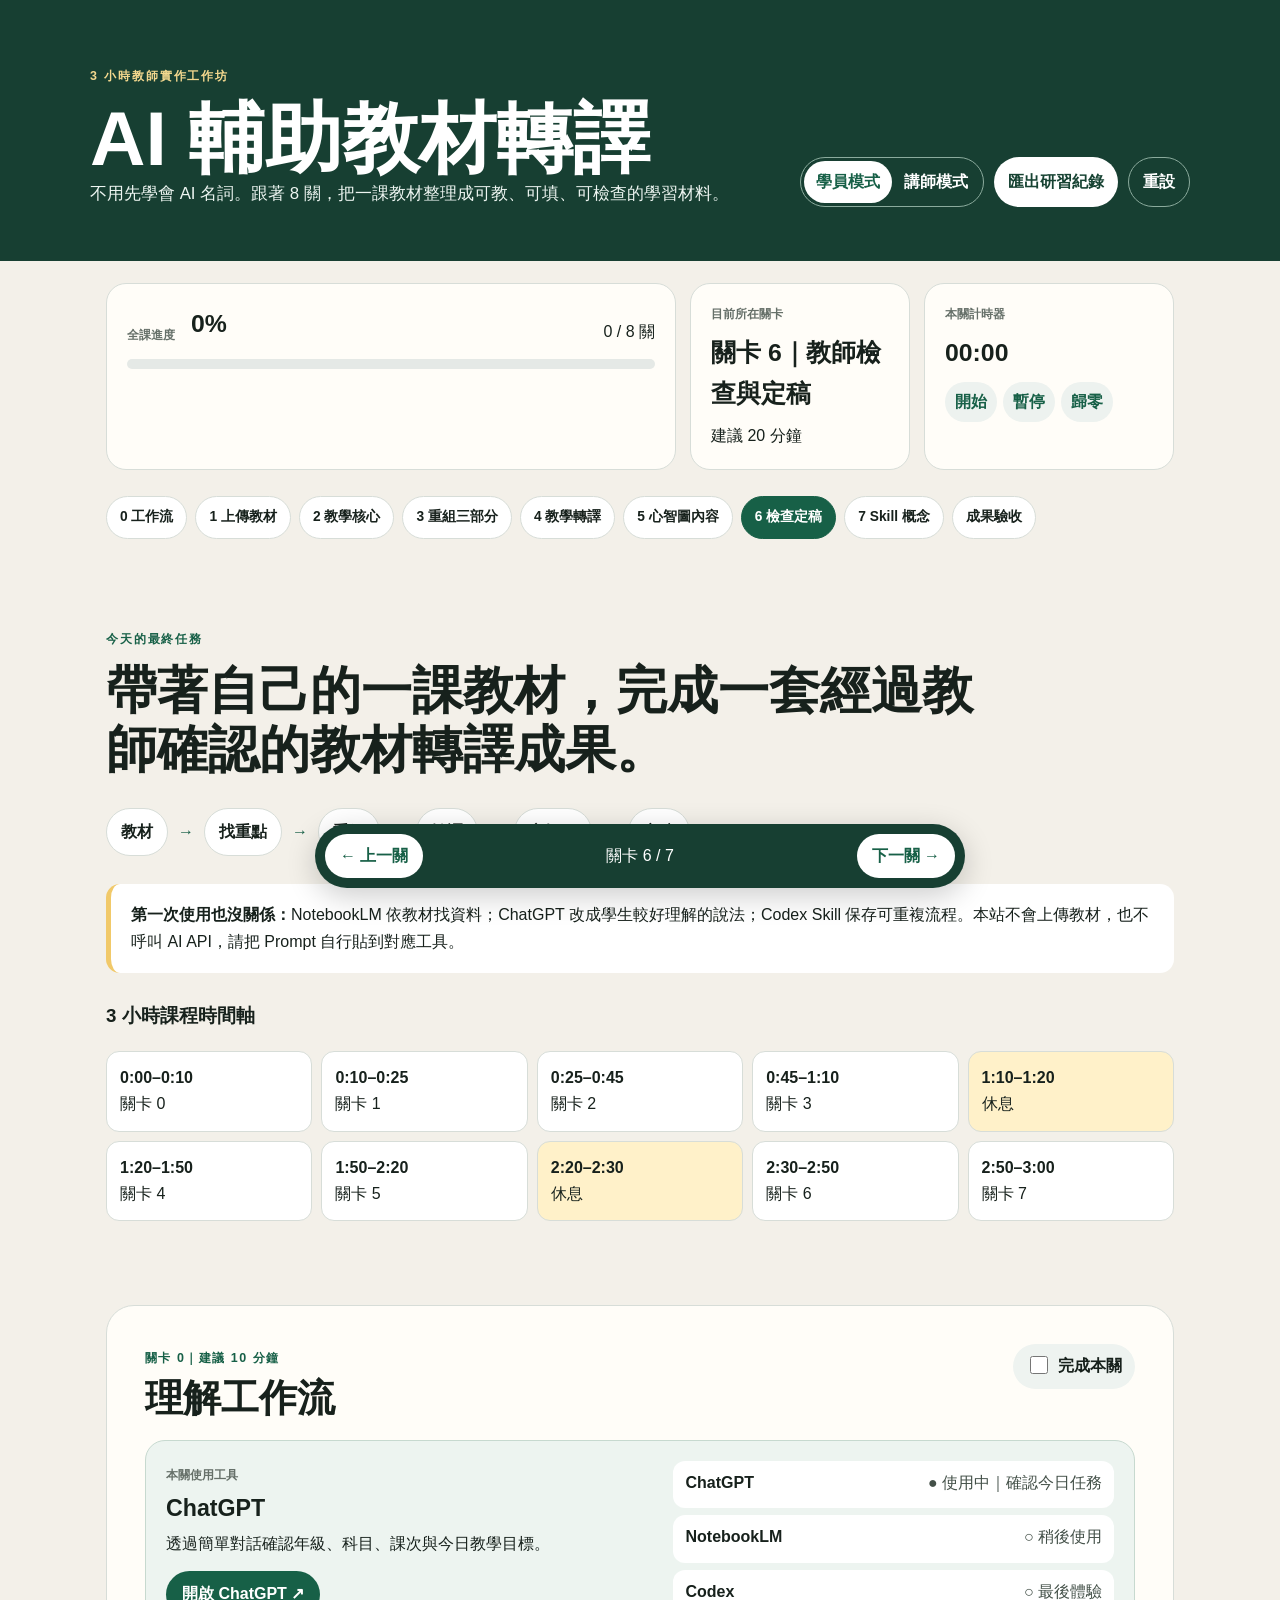
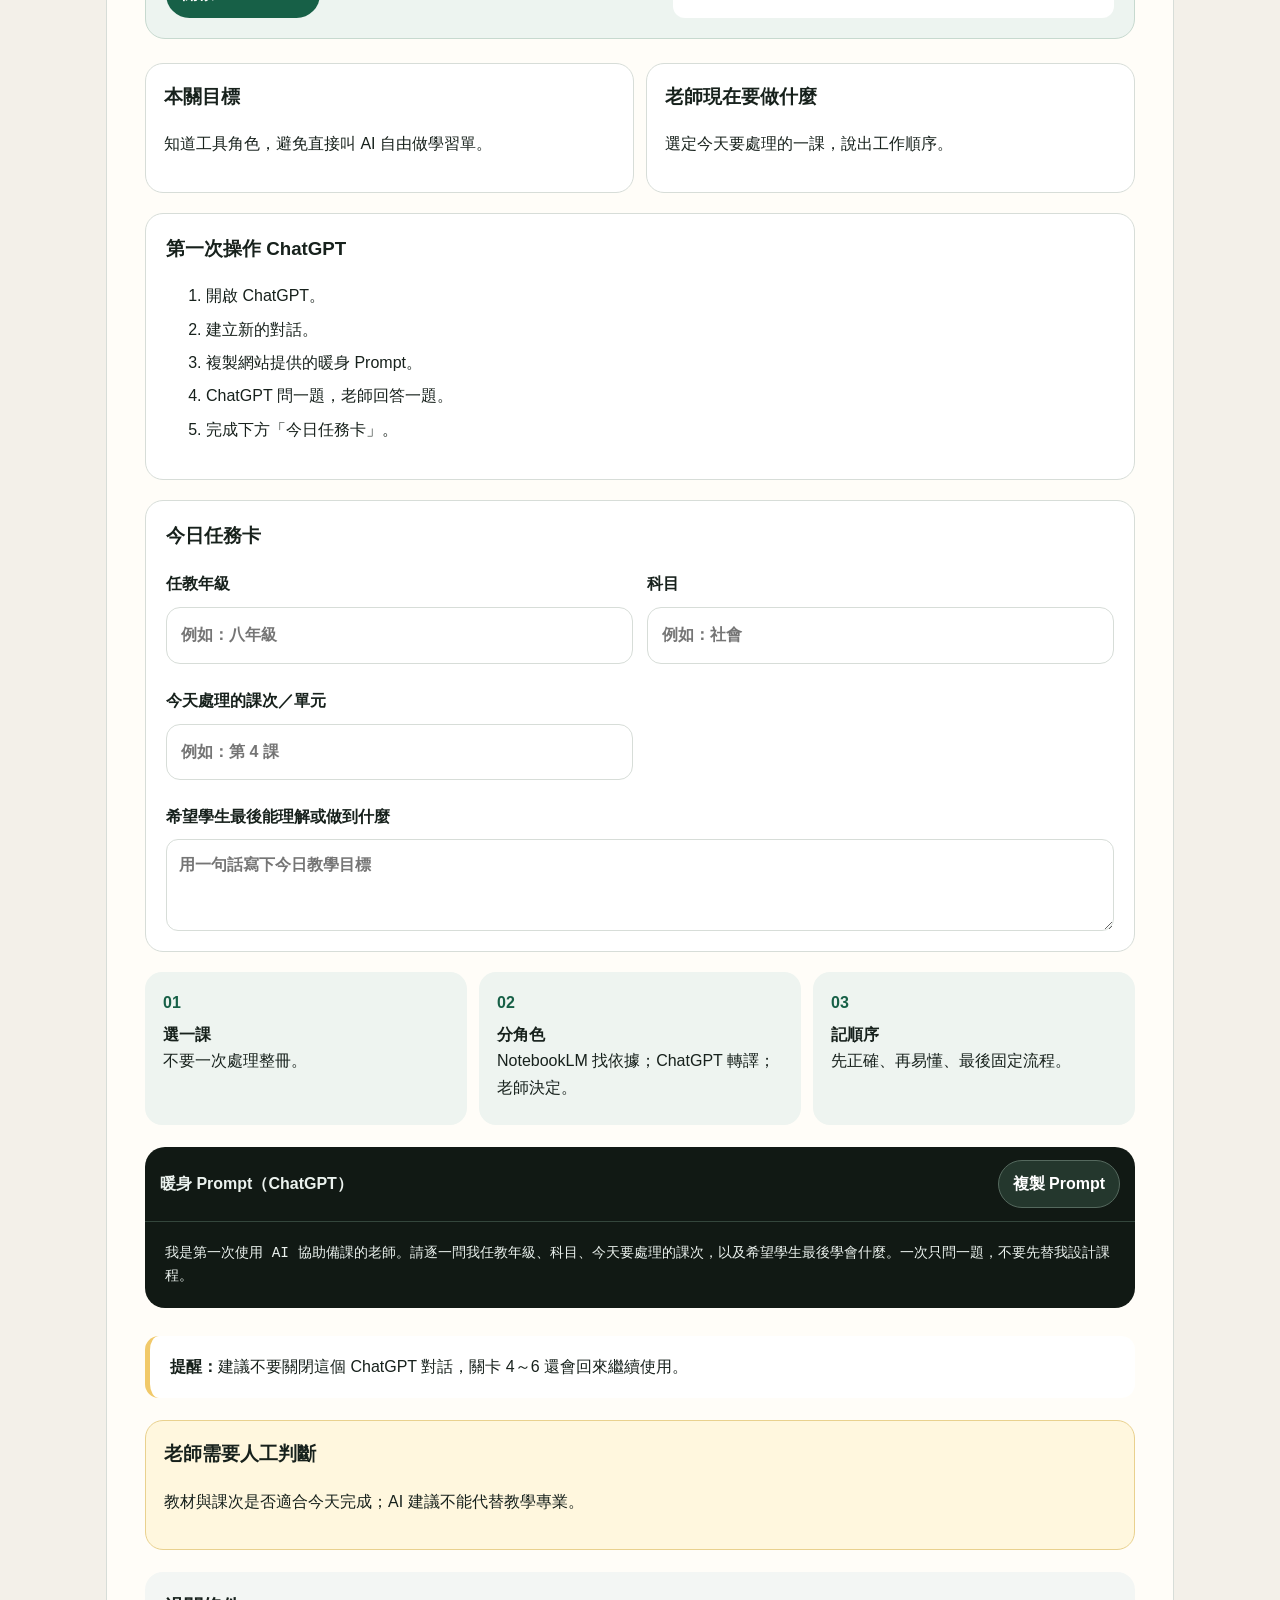
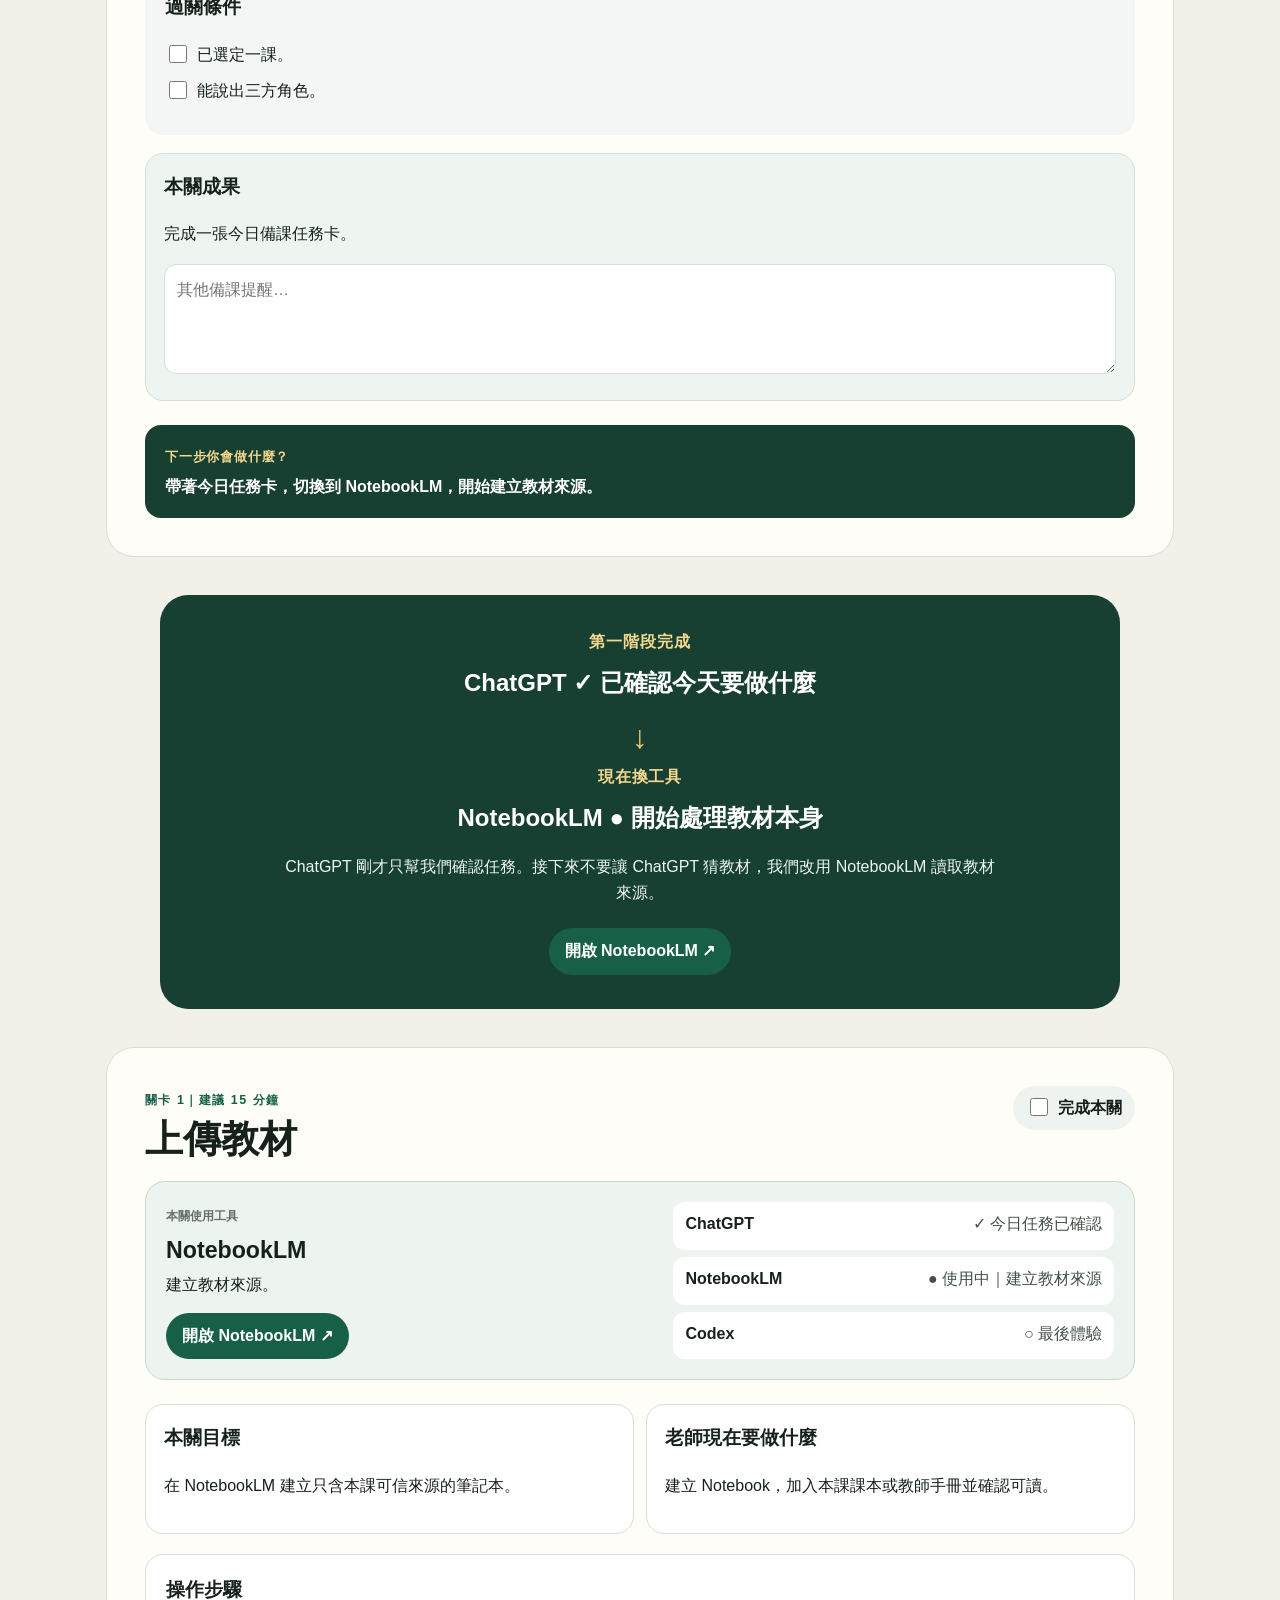
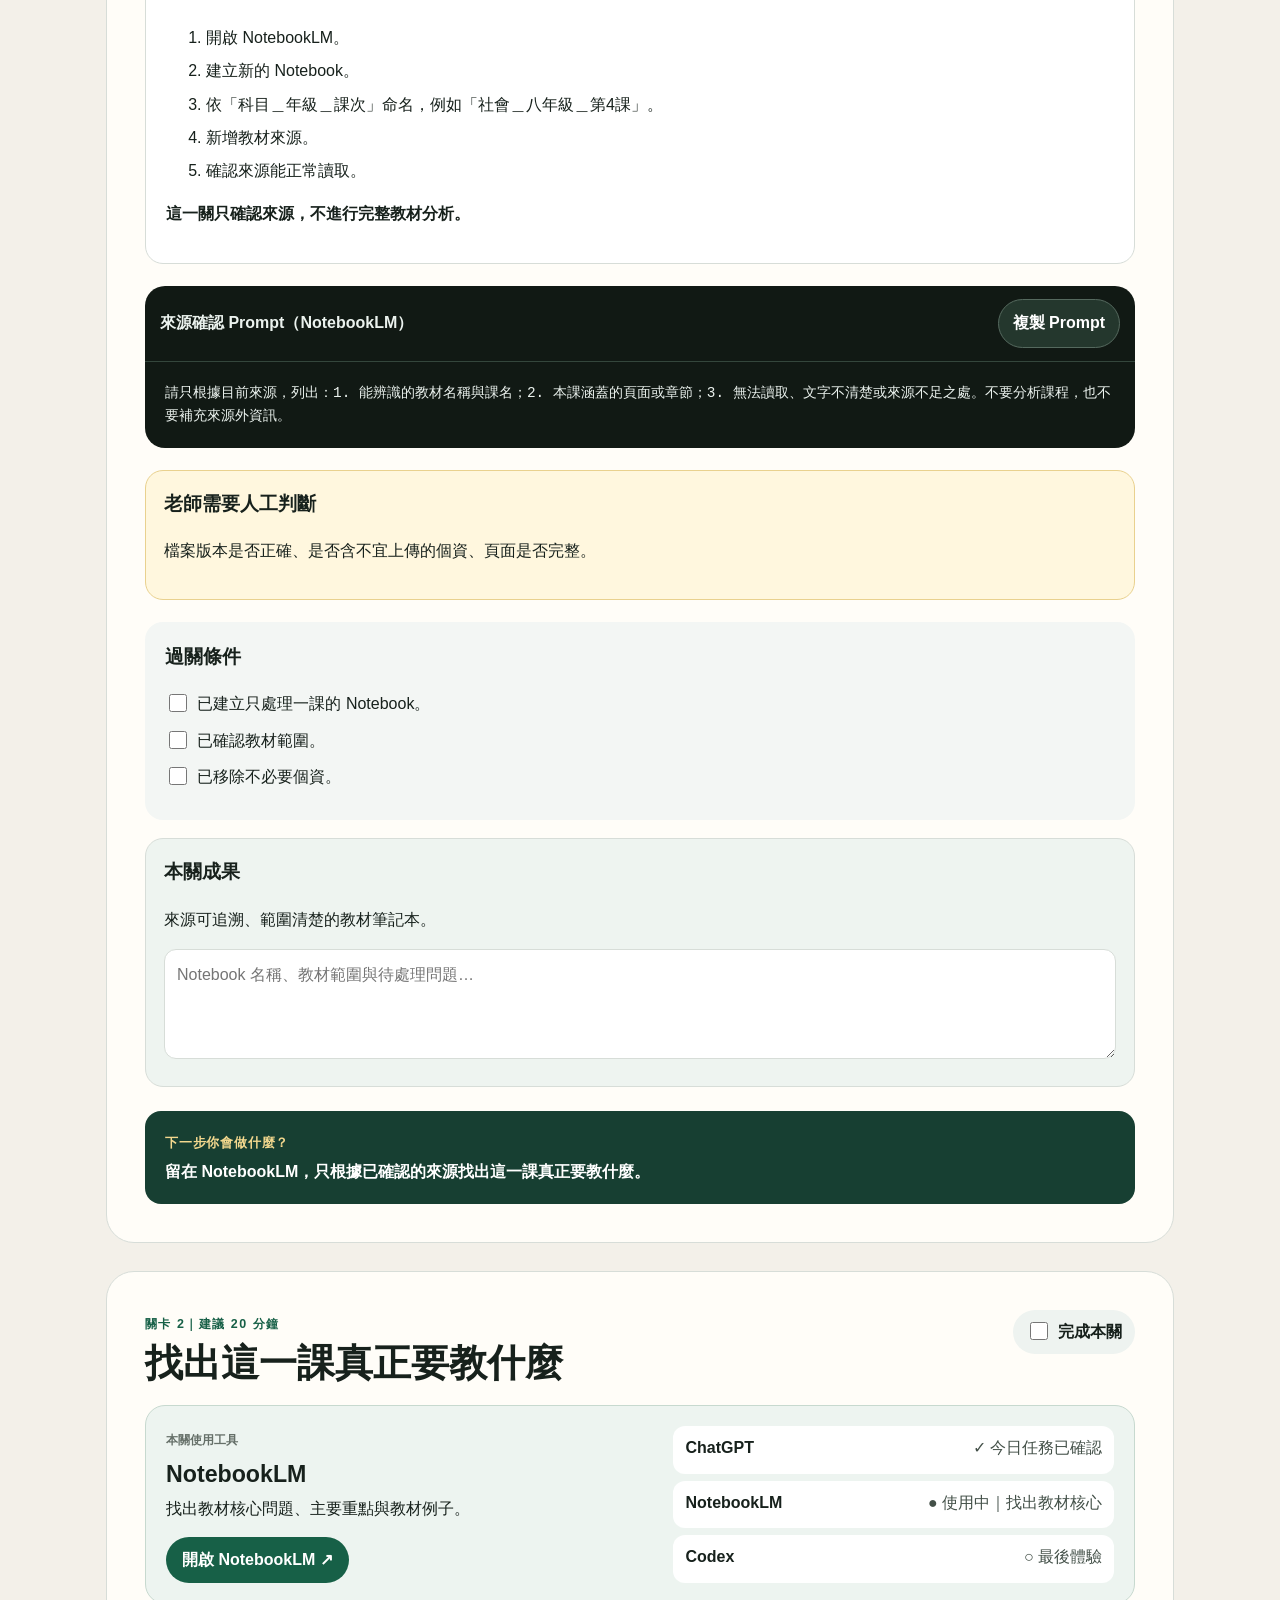
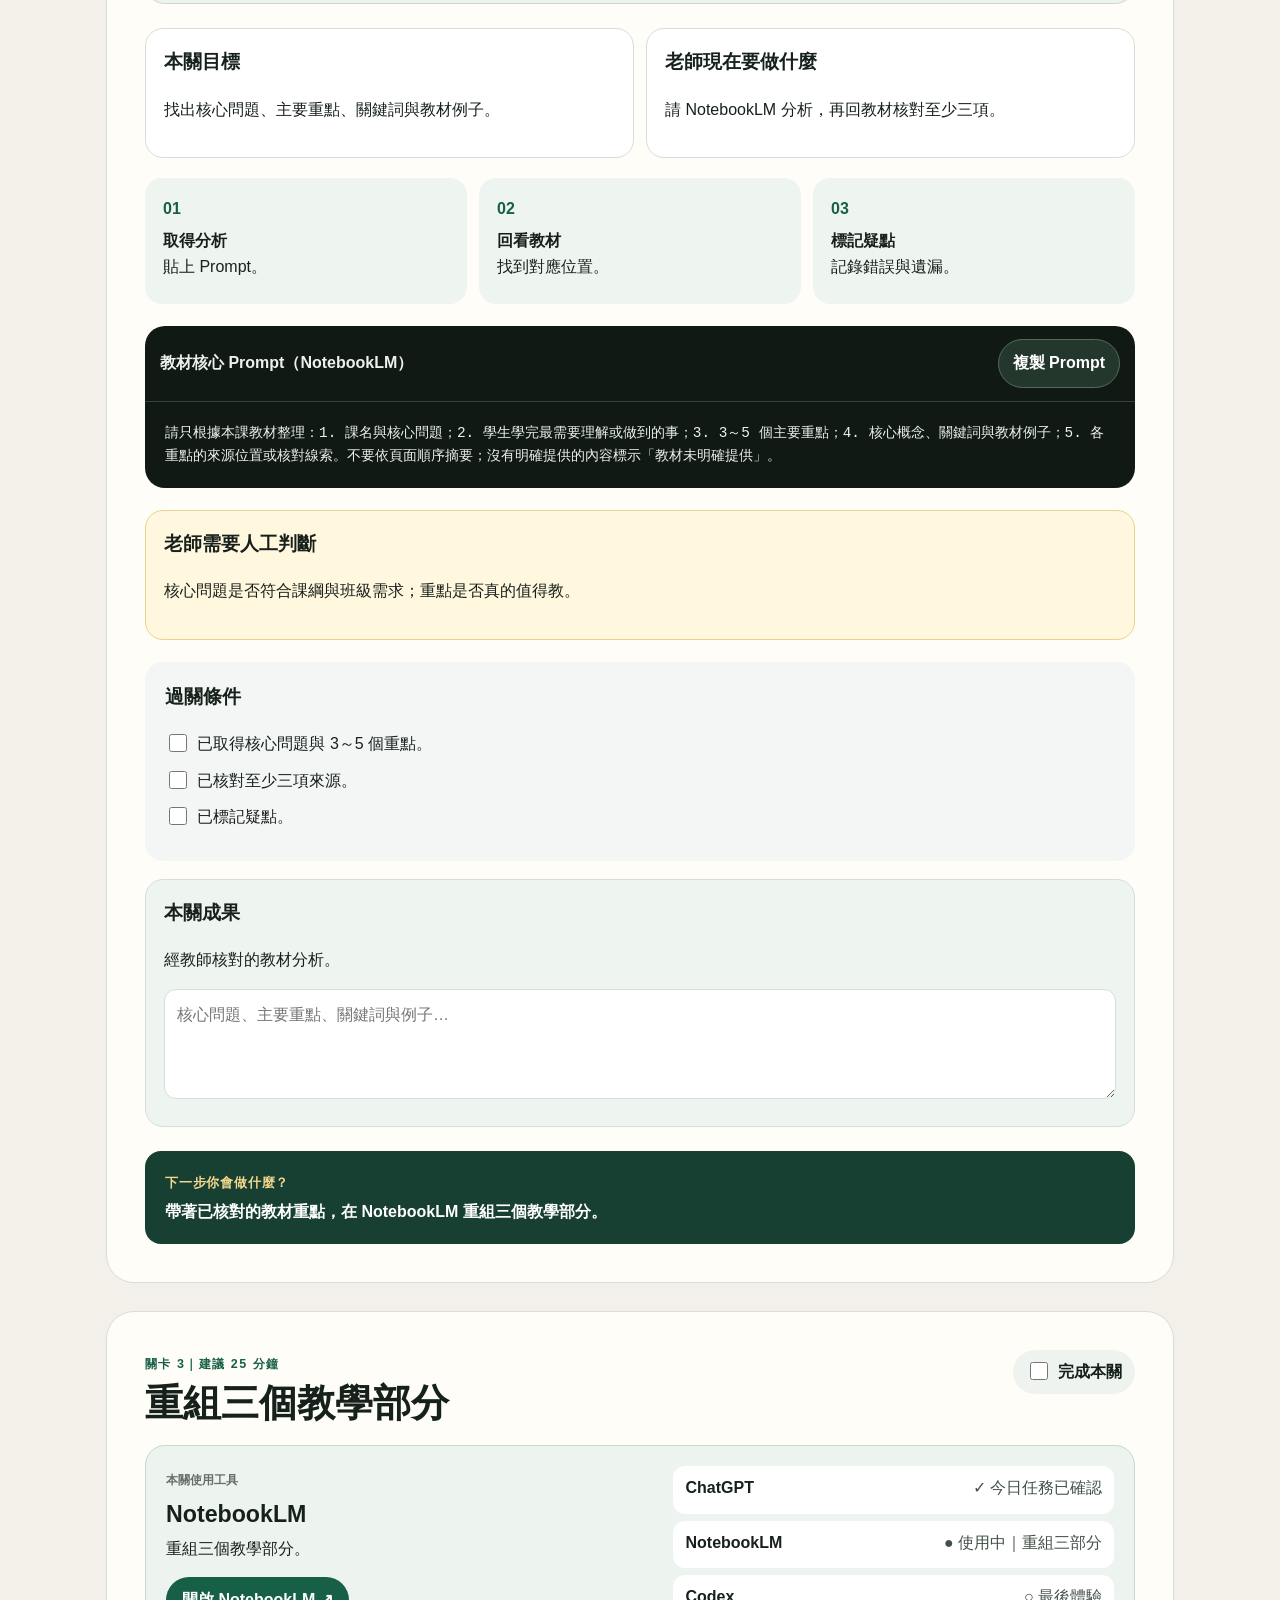
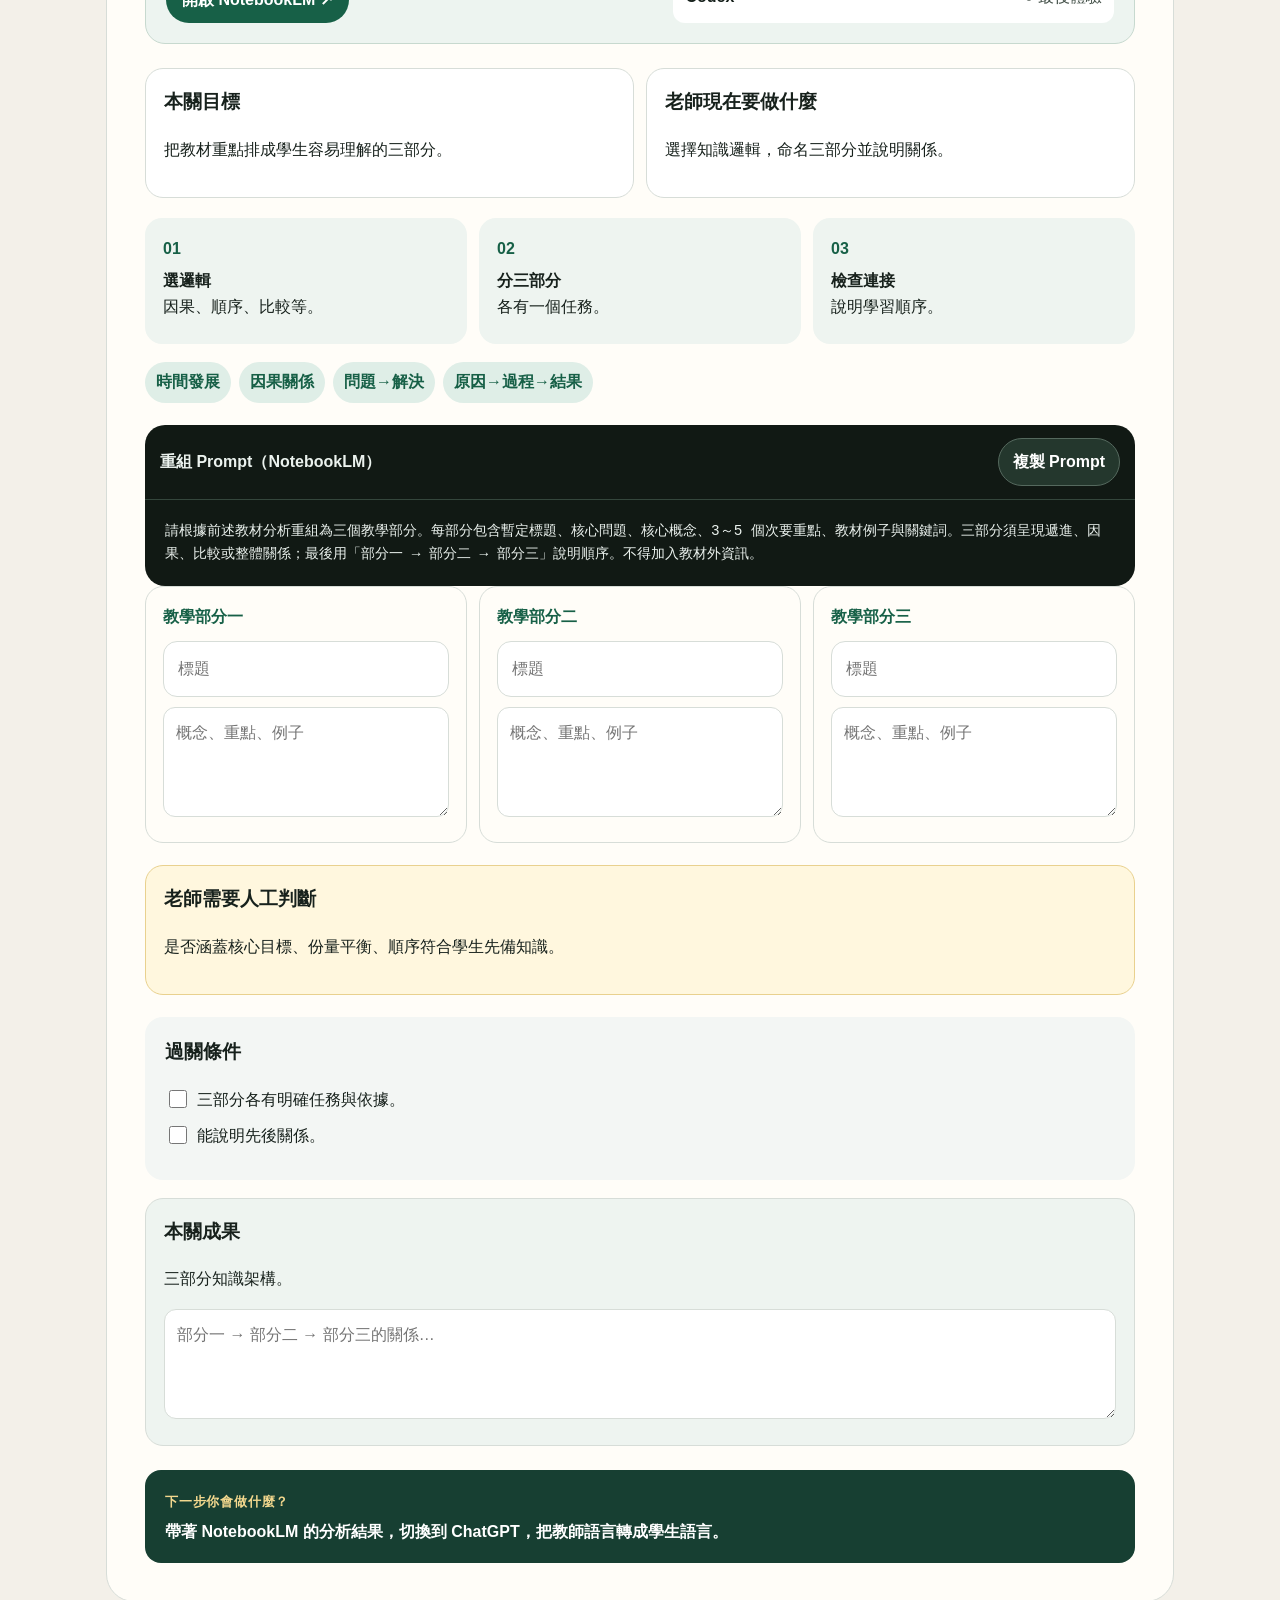
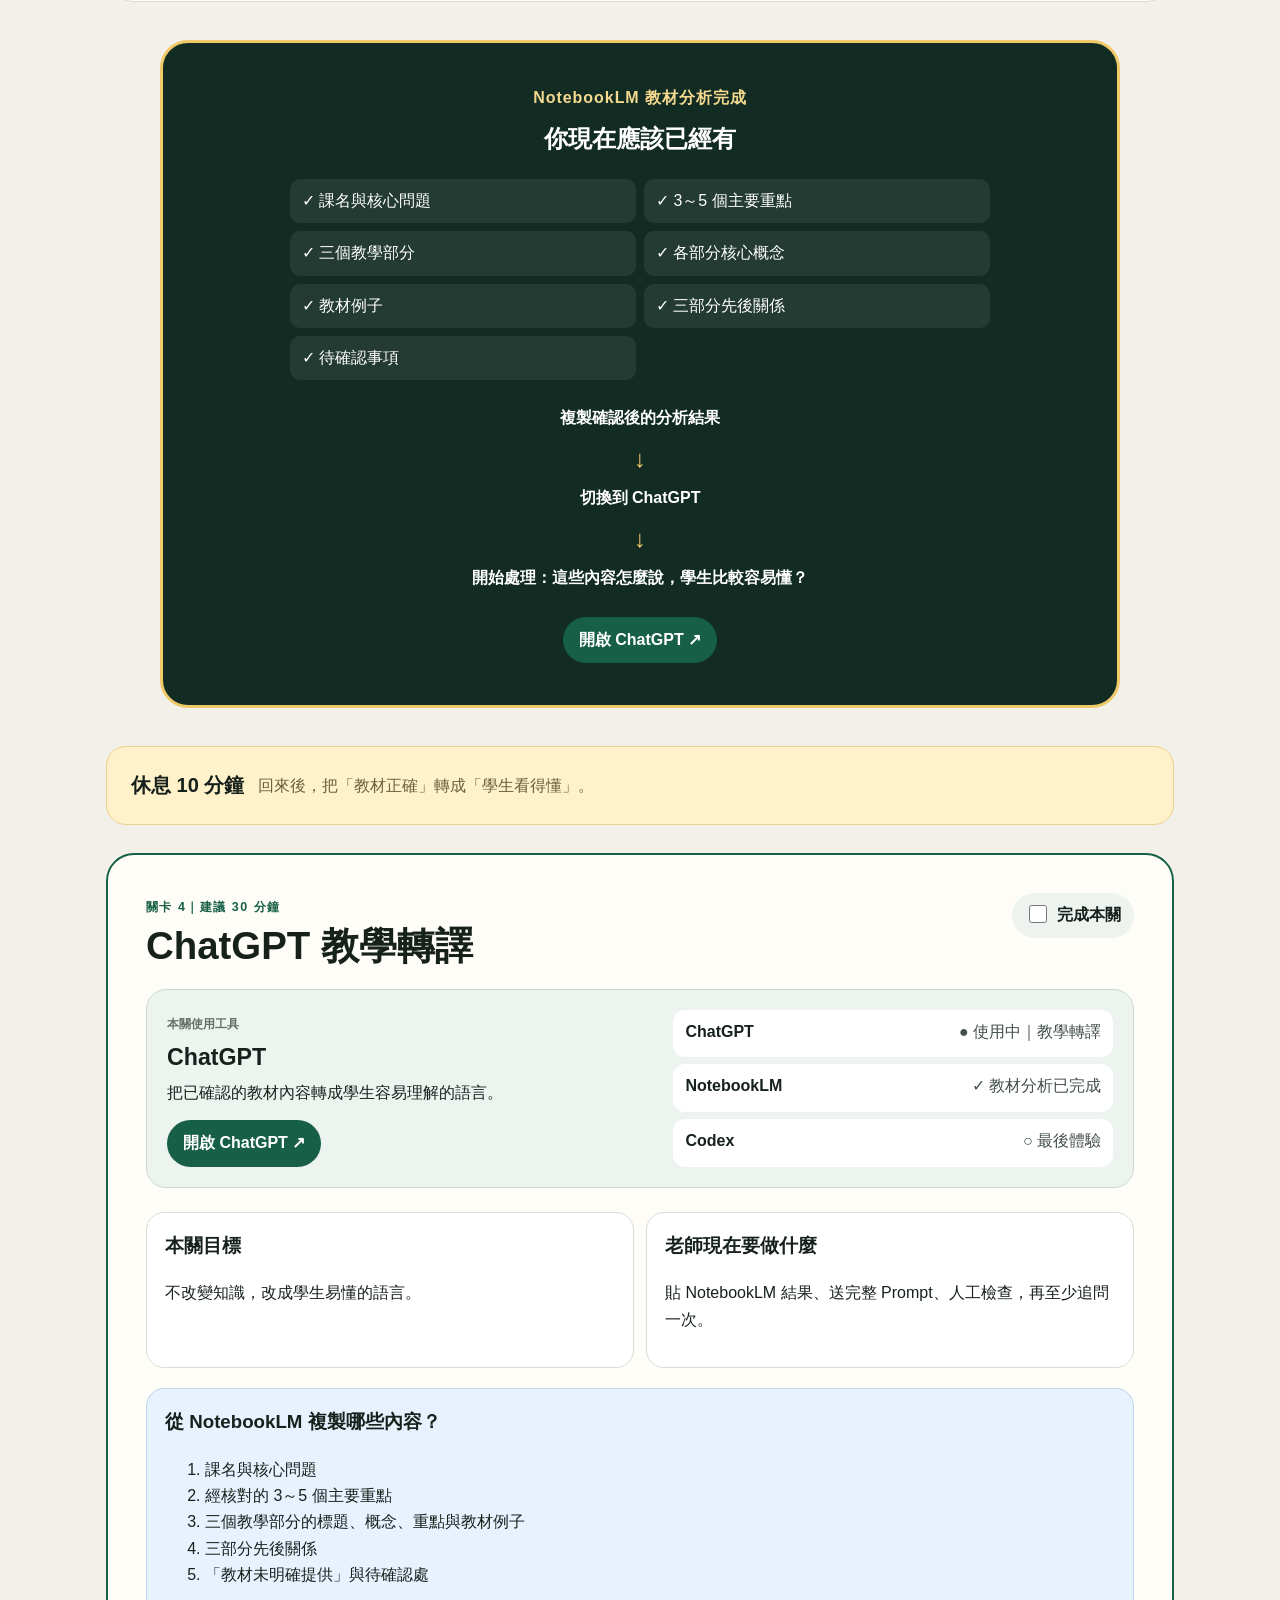
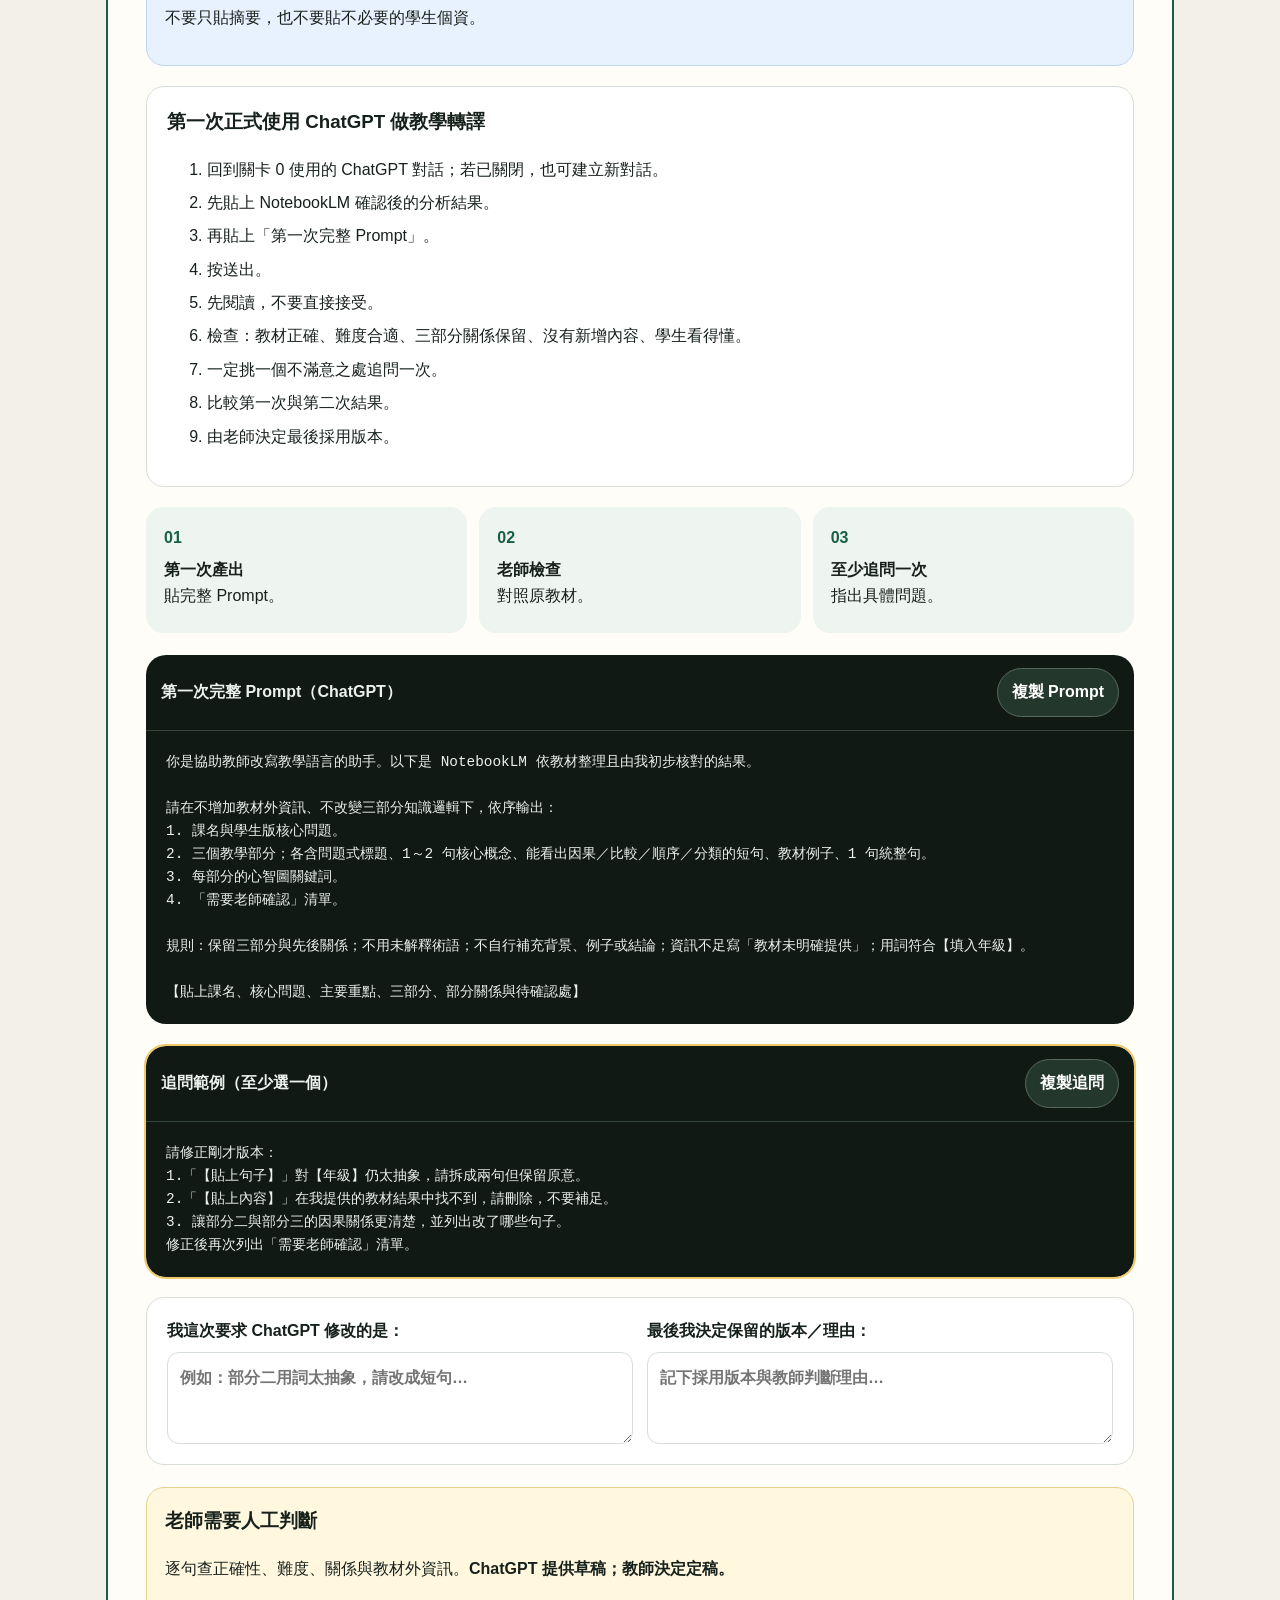
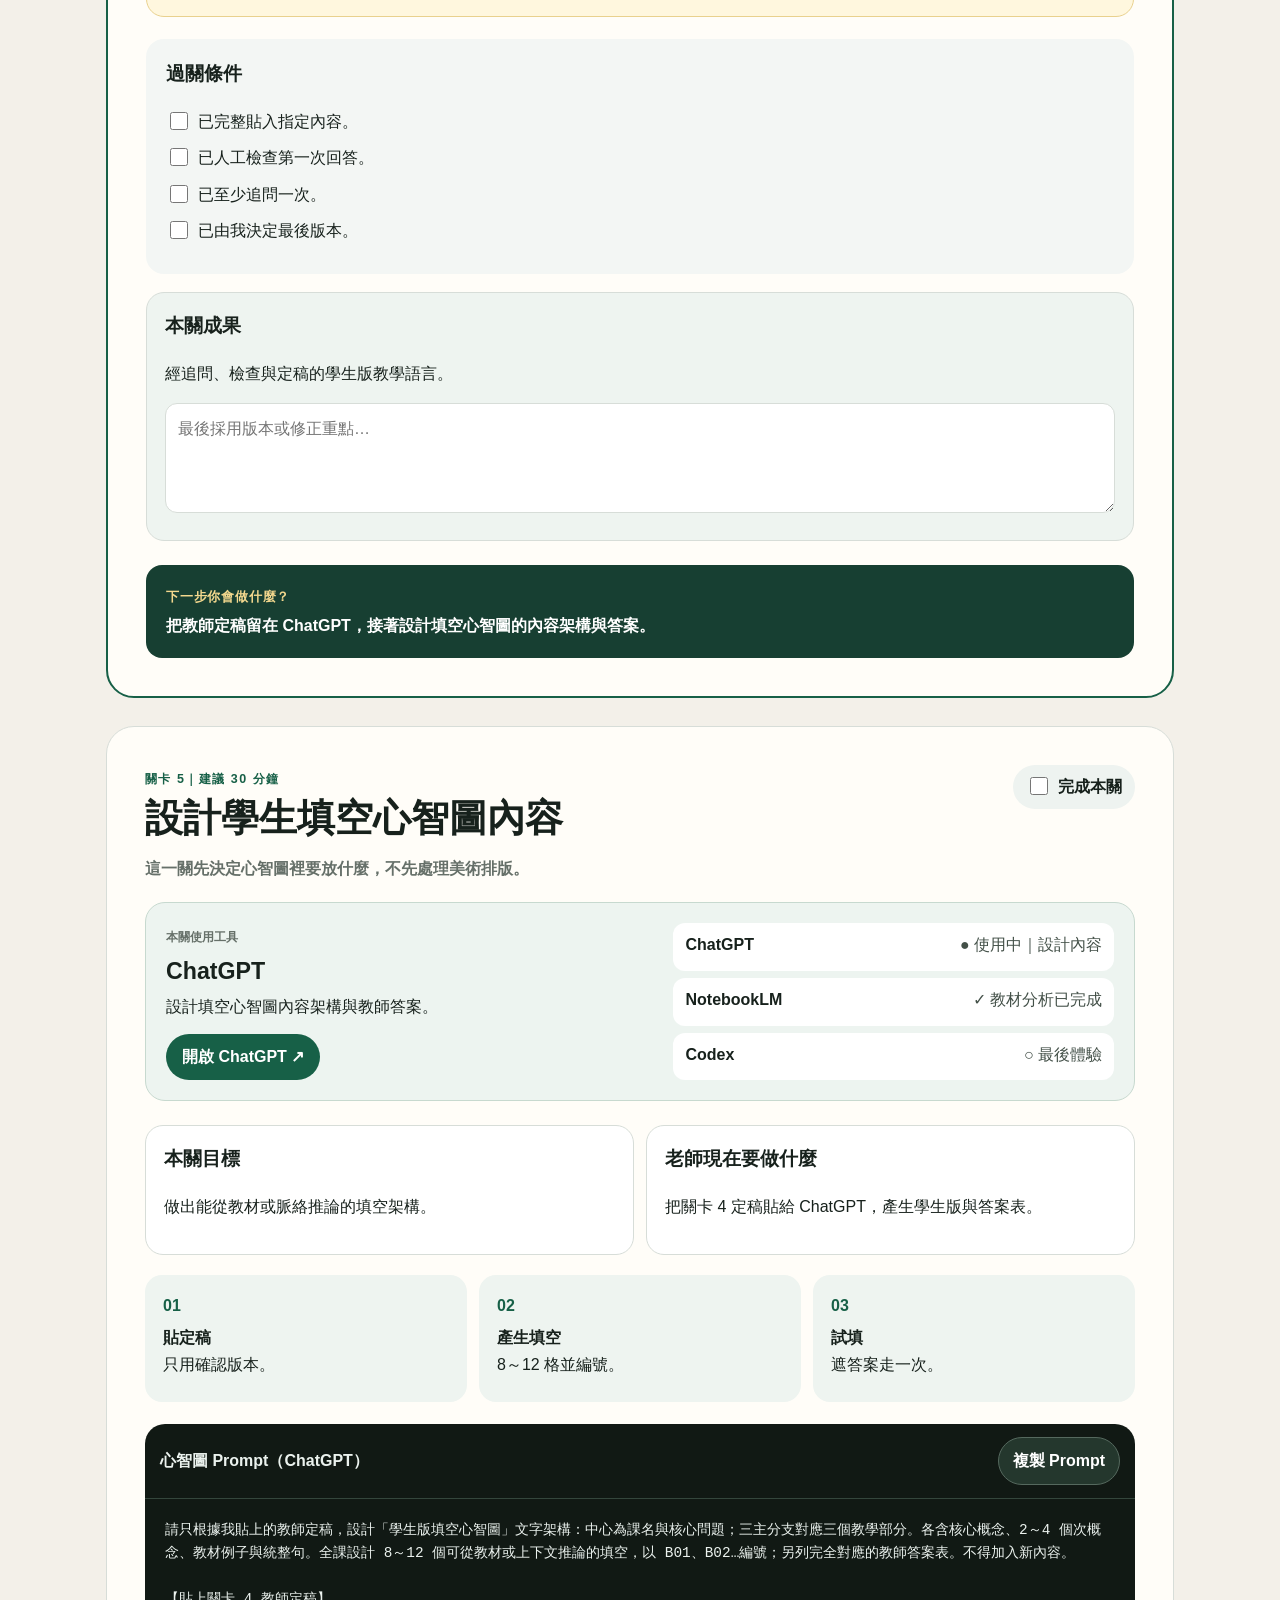
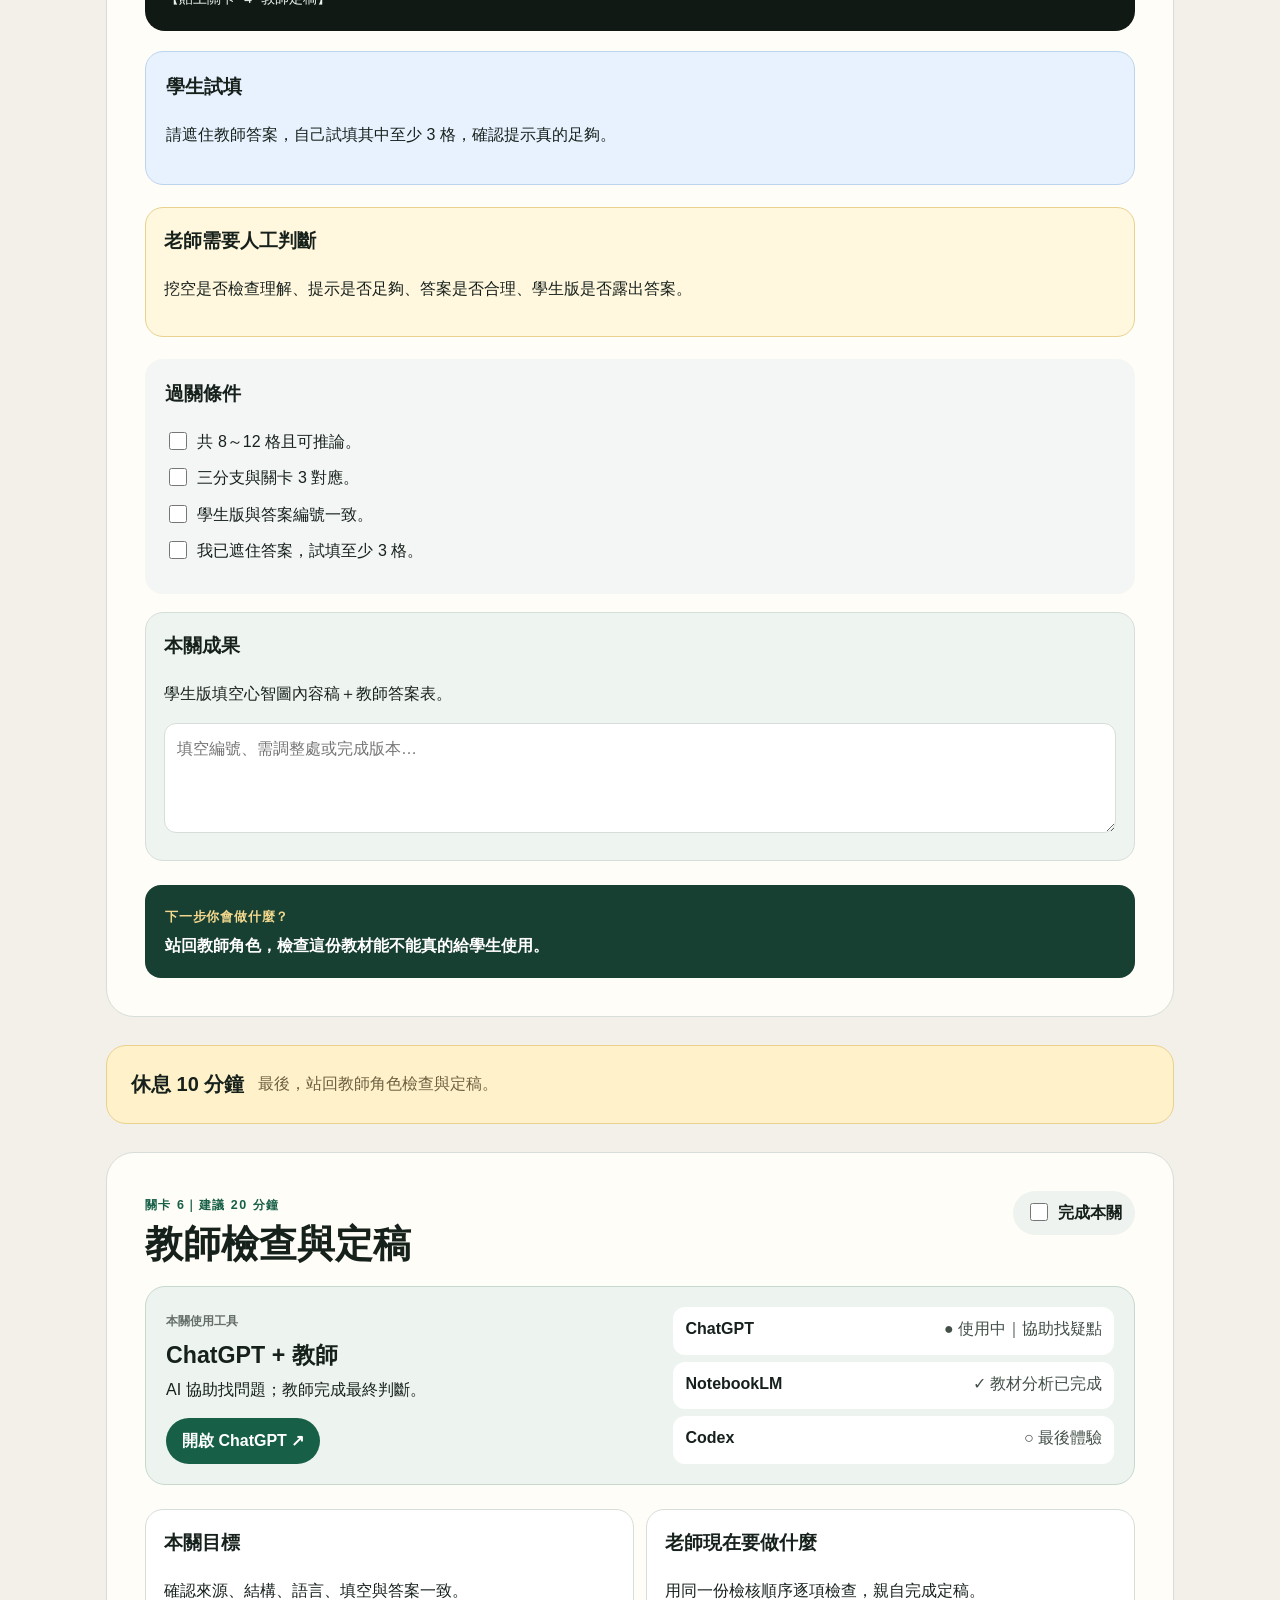
==== commit 6668688a: "Clarify tool handoffs and beginner workflow" ====
--- a/index.html
+++ b/index.html
@@ -6,23 +6,27 @@
   <title>AI 輔助教材轉譯｜教師研習互動平台</title><link rel="icon" href="data:,"><link rel="stylesheet" href="./styles.css">
 </head>
 <body>
-<header class="topbar"><div><p class="eyebrow">3 小時教師實作工作坊</p><h1>AI 輔助教材轉譯</h1><p class="subtitle">不用先學會 AI 名詞。跟著 8 關，把一課教材整理成可教、可填、可檢查的學習材料。</p></div><div class="top-actions"><div class="mode-switch"><button class="mode-btn active" data-mode="learner">學員模式</button><button class="mode-btn" data-mode="instructor">🔒 講師模式</button></div><button id="exportNotes" class="btn">匯出研習紀錄</button><button id="resetAll" class="btn subtle">重設</button></div></header>
+<header class="topbar"><div><p class="eyebrow">3 小時教師實作工作坊</p><h1>AI 輔助教材轉譯</h1><p class="subtitle">不用先學會 AI 名詞。跟著 8 關，把一課教材整理成可教、可填、可檢查的學習材料。</p></div><div class="top-actions"><div class="mode-switch"><button class="mode-btn active" data-mode="learner">學員模式</button><button class="mode-btn" data-mode="instructor">講師模式</button></div><button id="exportNotes" class="btn">匯出研習紀錄</button><button id="resetAll" class="btn subtle">重設</button></div></header>
 <section class="dashboard"><div class="progress-card"><div class="progress-head"><div><span class="label">全課進度</span><strong id="progressText">0%</strong></div><span id="missionCount">0 / 8 關</span></div><div class="track" role="progressbar" aria-valuemin="0" aria-valuemax="100"><div id="bar"></div></div></div><div class="current-card"><span class="label">目前所在關卡</span><strong id="currentMission">關卡 0</strong><span id="suggestedTime">建議 10 分鐘</span></div><div class="timer-card"><span class="label">本關計時器</span><strong id="timer">00:00</strong><div><button id="timerStart">開始</button><button id="timerPause">暫停</button><button id="timerReset">歸零</button></div></div></section>
-<nav class="mission-nav"><a href="#m0">0 工作流</a><a href="#m1">1 上傳教材</a><a href="#m2">2 教學核心</a><a href="#m3">3 重組三部分</a><a href="#m4">4 教學轉譯</a><a href="#m5">5 填空心智圖</a><a href="#m6">6 檢查定稿</a><a href="#m7">7 Skill 概念</a><a href="#finish">成果驗收</a></nav>
+<nav class="mission-nav"><a href="#m0">0 工作流</a><a href="#m1">1 上傳教材</a><a href="#m2">2 教學核心</a><a href="#m3">3 重組三部分</a><a href="#m4">4 教學轉譯</a><a href="#m5">5 心智圖內容</a><a href="#m6">6 檢查定稿</a><a href="#m7">7 Skill 概念</a><a href="#finish">成果驗收</a></nav>
 <main>
 <section class="welcome"><p class="eyebrow dark">今天的最終任務</p><h2>帶著自己的一課教材，完成一套經過教師確認的教材轉譯成果。</h2><div class="pipeline"><span>教材</span><i>→</i><span>找重點</span><i>→</i><span>重組</span><i>→</i><span>轉譯</span><i>→</i><span>心智圖</span><i>→</i><span>定稿</span></div><div class="plain-note"><strong>第一次使用也沒關係：</strong>NotebookLM 依教材找資料；ChatGPT 改成學生較好理解的說法；Codex Skill 保存可重複流程。本站不會上傳教材，也不呼叫 AI API，請把 Prompt 自行貼到對應工具。</div><section class="timeline"><h3>3 小時課程時間軸</h3><div class="timeline-grid"><span><b>0:00–0:10</b> 關卡 0</span><span><b>0:10–0:25</b> 關卡 1</span><span><b>0:25–0:45</b> 關卡 2</span><span><b>0:45–1:10</b> 關卡 3</span><span class="rest"><b>1:10–1:20</b> 休息</span><span><b>1:20–1:50</b> 關卡 4</span><span><b>1:50–2:20</b> 關卡 5</span><span class="rest"><b>2:20–2:30</b> 休息</span><span><b>2:30–2:50</b> 關卡 6</span><span><b>2:50–3:00</b> 關卡 7</span></div></section></section>
 
 <section class="mission" id="m0" data-mission="0" data-time="10" data-title="理解工作流">
 <div class="mission-title"><div><span class="mission-no">關卡 0｜建議 10 分鐘</span><h2>理解工作流</h2></div><label class="complete"><input type="checkbox" class="mission-check"> 完成本關</label></div>
 <div class="mission-grid"><article><h3>本關目標</h3><p>知道工具角色，避免直接叫 AI 自由做學習單。</p></article><article><h3>老師現在要做什麼</h3><p>選定今天要處理的一課，說出工作順序。</p></article></div>
+<div class="operation"><h3>第一次操作 ChatGPT</h3><ol><li>開啟 ChatGPT。</li><li>建立新的對話。</li><li>複製網站提供的暖身 Prompt。</li><li>ChatGPT 問一題，老師回答一題。</li><li>完成下方「今日任務卡」。</li></ol></div>
+<div class="task-card"><h3>今日任務卡</h3><div class="field-grid"><label>任教年級<input data-field="grade" placeholder="例如：八年級"></label><label>科目<input data-field="subject" placeholder="例如：社會"></label><label>今天處理的課次／單元<input data-field="lesson" placeholder="例如：第 4 課"></label><label>希望學生最後能理解或做到什麼<textarea data-note="learningGoal" placeholder="用一句話寫下今日教學目標"></textarea></label></div></div>
 <div class="steps"><div><b>01</b><p><strong>選一課</strong><br>不要一次處理整冊。</p></div><div><b>02</b><p><strong>分角色</strong><br>NotebookLM 找依據；ChatGPT 轉譯；老師決定。</p></div><div><b>03</b><p><strong>記順序</strong><br>先正確、再易懂、最後固定流程。</p></div></div>
 <div class="prompt"><div class="prompt-head"><strong>暖身 Prompt（ChatGPT）</strong><button class="copy" data-target="p0">複製 Prompt</button></div><pre id="p0">我是第一次使用 AI 協助備課的老師。請逐一問我任教年級、科目、今天要處理的課次，以及希望學生最後學會什麼。一次只問一題，不要先替我設計課程。</pre></div>
-<div class="judgement"><h3>老師需要人工判斷</h3><p>教材與課次是否適合今天完成；AI 建議不能代替教學專業。</p></div><div class="activity"><h3>過關條件</h3><label><input class="task-check" type="checkbox"> 已選定一課。</label><label><input class="task-check" type="checkbox"> 能說出三方角色。</label></div><div class="result-box"><h3>本關成果</h3><p>明確的實作範圍與工作流。</p><textarea data-note="m0" placeholder="課名、年級、科目與學習目標…"></textarea></div><div class="instructor-only"><h3>講師提醒</h3><p><b>示範：</b>比較自由生成與依據教材的差異。<br><b>卡關：</b>若選整冊，協助縮小到一課。</p></div></section>
+<div class="plain-note"><strong>提醒：</strong>建議不要關閉這個 ChatGPT 對話，關卡 4～6 還會回來繼續使用。</div><div class="judgement"><h3>老師需要人工判斷</h3><p>教材與課次是否適合今天完成；AI 建議不能代替教學專業。</p></div><div class="activity"><h3>過關條件</h3><label><input class="task-check" type="checkbox"> 已選定一課。</label><label><input class="task-check" type="checkbox"> 能說出三方角色。</label></div><div class="result-box"><h3>本關成果</h3><p>完成一張今日備課任務卡。</p><textarea data-note="m0" placeholder="其他備課提醒…"></textarea></div><div class="instructor-only"><h3>講師提醒</h3><p><b>示範：</b>比較自由生成與依據教材的差異。<br><b>卡關：</b>若選整冊，協助縮小到一課。</p></div></section>
+
+<section class="tool-handoff"><span>第一階段完成</span><h2>ChatGPT ✓ 已確認今天要做什麼</h2><div class="handoff-arrow">↓</div><span>現在換工具</span><h2>NotebookLM ● 開始處理教材本身</h2><p>ChatGPT 剛才只幫我們確認任務。接下來不要讓 ChatGPT 猜教材，我們改用 NotebookLM 讀取教材來源。</p><a class="tool-button" href="https://notebooklm.google.com/" target="_blank" rel="noopener noreferrer">開啟 NotebookLM ↗</a></section>
 
 <section class="mission" id="m1" data-mission="1" data-time="15" data-title="上傳教材">
 <div class="mission-title"><div><span class="mission-no">關卡 1｜建議 15 分鐘</span><h2>上傳教材</h2></div><label class="complete"><input class="mission-check" type="checkbox"> 完成本關</label></div>
 <div class="mission-grid"><article><h3>本關目標</h3><p>在 NotebookLM 建立只含本課可信來源的筆記本。</p></article><article><h3>老師現在要做什麼</h3><p>建立 Notebook，加入本課課本或教師手冊並確認可讀。</p></article></div>
-<div class="steps"><div><b>01</b><p><strong>建立</strong><br>名稱含科目、年級、課名。</p></div><div><b>02</b><p><strong>加入來源</strong><br>上傳本課教材。</p></div><div><b>03</b><p><strong>確認可讀</strong><br>檢查頁面與文字。</p></div></div>
+<div class="operation"><h3>操作步驟</h3><ol><li>開啟 NotebookLM。</li><li>建立新的 Notebook。</li><li>依「科目＿年級＿課次」命名，例如「社會＿八年級＿第4課」。</li><li>新增教材來源。</li><li>確認來源能正常讀取。</li></ol><p><strong>這一關只確認來源，不進行完整教材分析。</strong></p></div>
 <div class="prompt"><div class="prompt-head"><strong>來源確認 Prompt（NotebookLM）</strong><button class="copy" data-target="p1">複製 Prompt</button></div><pre id="p1">請只根據目前來源，列出：1. 能辨識的教材名稱與課名；2. 本課涵蓋的頁面或章節；3. 無法讀取、文字不清楚或來源不足之處。不要分析課程，也不要補充來源外資訊。</pre></div>
 <div class="judgement"><h3>老師需要人工判斷</h3><p>檔案版本是否正確、是否含不宜上傳的個資、頁面是否完整。</p></div><div class="activity"><h3>過關條件</h3><label><input class="task-check" type="checkbox"> 已建立只處理一課的 Notebook。</label><label><input class="task-check" type="checkbox"> 已確認教材範圍。</label><label><input class="task-check" type="checkbox"> 已移除不必要個資。</label></div><div class="result-box"><h3>本關成果</h3><p>來源可追溯、範圍清楚的教材筆記本。</p><textarea data-note="m1" placeholder="Notebook 名稱、教材範圍與待處理問題…"></textarea></div><div class="instructor-only"><h3>講師提醒</h3><p><b>示範：</b>建立 Notebook 與確認來源。<br><b>卡關：</b>掃描檔讀不到時，換清楚 PDF 或縮小範圍。</p></div></section>
 
@@ -41,12 +45,15 @@
 <div class="three-modules"><article><span>教學部分一</span><input data-field="mod1" placeholder="標題"><textarea data-note="mod1d" placeholder="概念、重點、例子"></textarea></article><article><span>教學部分二</span><input data-field="mod2" placeholder="標題"><textarea data-note="mod2d" placeholder="概念、重點、例子"></textarea></article><article><span>教學部分三</span><input data-field="mod3" placeholder="標題"><textarea data-note="mod3d" placeholder="概念、重點、例子"></textarea></article></div>
 <div class="judgement"><h3>老師需要人工判斷</h3><p>是否涵蓋核心目標、份量平衡、順序符合學生先備知識。</p></div><div class="activity"><h3>過關條件</h3><label><input class="task-check" type="checkbox"> 三部分各有明確任務與依據。</label><label><input class="task-check" type="checkbox"> 能說明先後關係。</label></div><div class="result-box"><h3>本關成果</h3><p>三部分知識架構。</p><textarea data-note="m3relation" placeholder="部分一 → 部分二 → 部分三的關係…"></textarea></div><div class="instructor-only"><h3>講師提醒</h3><p><b>示範：</b>同一教材可有不同合理組法。<br><b>卡關：</b>不要按頁數切三段，先說關係再命名。</p></div></section>
 
+<section class="tool-handoff major"><span>NotebookLM 教材分析完成</span><h2>你現在應該已經有</h2><div class="handoff-checks"><span>✓ 課名與核心問題</span><span>✓ 3～5 個主要重點</span><span>✓ 三個教學部分</span><span>✓ 各部分核心概念</span><span>✓ 教材例子</span><span>✓ 三部分先後關係</span><span>✓ 待確認事項</span></div><div class="handoff-flow"><b>複製確認後的分析結果</b><i>↓</i><b>切換到 ChatGPT</b><i>↓</i><b>開始處理：這些內容怎麼說，學生比較容易懂？</b></div><a class="tool-button" href="https://chatgpt.com/" target="_blank" rel="noopener noreferrer">開啟 ChatGPT ↗</a></section>
+
 <section class="break"><strong>休息 10 分鐘</strong><span>回來後，把「教材正確」轉成「學生看得懂」。</span></section>
 
 <section class="mission featured" id="m4" data-mission="4" data-time="30" data-title="ChatGPT 教學轉譯">
 <div class="mission-title"><div><span class="mission-no">關卡 4｜建議 30 分鐘</span><h2>ChatGPT 教學轉譯</h2></div><label class="complete"><input class="mission-check" type="checkbox"> 完成本關</label></div>
 <div class="mission-grid"><article><h3>本關目標</h3><p>不改變知識，改成學生易懂的語言。</p></article><article><h3>老師現在要做什麼</h3><p>貼 NotebookLM 結果、送完整 Prompt、人工檢查，再至少追問一次。</p></article></div>
 <div class="transfer-box"><h3>從 NotebookLM 複製哪些內容？</h3><ol><li>課名與核心問題</li><li>經核對的 3～5 個主要重點</li><li>三個教學部分的標題、概念、重點與教材例子</li><li>三部分先後關係</li><li>「教材未明確提供」與待確認處</li></ol><p>不要只貼摘要，也不要貼不必要的學生個資。</p></div>
+<div class="operation"><h3>第一次正式使用 ChatGPT 做教學轉譯</h3><ol><li>回到關卡 0 使用的 ChatGPT 對話；若已關閉，也可建立新對話。</li><li>先貼上 NotebookLM 確認後的分析結果。</li><li>再貼上「第一次完整 Prompt」。</li><li>按送出。</li><li>先閱讀，不要直接接受。</li><li>檢查：教材正確、難度合適、三部分關係保留、沒有新增內容、學生看得懂。</li><li>一定挑一個不滿意之處追問一次。</li><li>比較第一次與第二次結果。</li><li>由老師決定最後採用版本。</li></ol></div>
 <div class="steps"><div><b>01</b><p><strong>第一次產出</strong><br>貼完整 Prompt。</p></div><div><b>02</b><p><strong>老師檢查</strong><br>對照原教材。</p></div><div><b>03</b><p><strong>至少追問一次</strong><br>指出具體問題。</p></div></div>
 <div class="prompt"><div class="prompt-head"><strong>第一次完整 Prompt（ChatGPT）</strong><button class="copy" data-target="p4">複製 Prompt</button></div><pre id="p4">你是協助教師改寫教學語言的助手。以下是 NotebookLM 依教材整理且由我初步核對的結果。
 
@@ -64,16 +71,16 @@
 2.「【貼上內容】」在我提供的教材結果中找不到，請刪除，不要補足。
 3. 讓部分二與部分三的因果關係更清楚，並列出改了哪些句子。
 修正後再次列出「需要老師確認」清單。</pre></div>
-<div class="judgement"><h3>老師需要人工判斷</h3><p>逐句查正確性、難度、關係與教材外資訊。ChatGPT 是草稿；<strong>最後版本由老師決定。</strong></p></div><div class="activity"><h3>過關條件</h3><label><input class="task-check" type="checkbox"> 已完整貼入指定內容。</label><label><input class="task-check" type="checkbox"> 已人工檢查第一次回答。</label><label><input class="task-check" type="checkbox"> 已至少追問一次。</label><label><input class="task-check" type="checkbox"> 已由我決定最後版本。</label></div><div class="result-box"><h3>本關成果</h3><p>經追問、檢查與定稿的學生版教學語言。</p><textarea data-note="m4" placeholder="最後採用版本或修正重點…"></textarea></div><div class="instructor-only"><h3>講師提醒</h3><p><b>示範：</b>找出過難句或教材外資訊並追問。<br><b>卡關：</b>第一次回答不是定稿，追問後才能過關。</p></div></section>
+<div class="decision-fields"><label>我這次要求 ChatGPT 修改的是：<textarea data-note="m4request" placeholder="例如：部分二用詞太抽象，請改成短句…"></textarea></label><label>最後我決定保留的版本／理由：<textarea data-note="m4decision" placeholder="記下採用版本與教師判斷理由…"></textarea></label></div><div class="judgement"><h3>老師需要人工判斷</h3><p>逐句查正確性、難度、關係與教材外資訊。<strong>ChatGPT 提供草稿；教師決定定稿。</strong></p></div><div class="activity"><h3>過關條件</h3><label><input class="task-check" type="checkbox"> 已完整貼入指定內容。</label><label><input class="task-check" type="checkbox"> 已人工檢查第一次回答。</label><label><input class="task-check" type="checkbox"> 已至少追問一次。</label><label><input class="task-check" type="checkbox"> 已由我決定最後版本。</label></div><div class="result-box"><h3>本關成果</h3><p>經追問、檢查與定稿的學生版教學語言。</p><textarea data-note="m4" placeholder="最後採用版本或修正重點…"></textarea></div><div class="instructor-only"><h3>講師提醒</h3><p><b>示範：</b>找出過難句或教材外資訊並追問。<br><b>卡關：</b>第一次回答不是定稿，追問後才能過關。</p></div></section>
 
-<section class="mission" id="m5" data-mission="5" data-time="30" data-title="學生填空心智圖">
-<div class="mission-title"><div><span class="mission-no">關卡 5｜建議 30 分鐘</span><h2>學生填空心智圖</h2></div><label class="complete"><input class="mission-check" type="checkbox"> 完成本關</label></div>
+<section class="mission" id="m5" data-mission="5" data-time="30" data-title="設計學生填空心智圖內容">
+<div class="mission-title"><div><span class="mission-no">關卡 5｜建議 30 分鐘</span><h2>設計學生填空心智圖內容</h2><p class="mission-subtitle">這一關先決定心智圖裡要放什麼，不先處理美術排版。</p></div><label class="complete"><input class="mission-check" type="checkbox"> 完成本關</label></div>
 <div class="mission-grid"><article><h3>本關目標</h3><p>做出能從教材或脈絡推論的填空架構。</p></article><article><h3>老師現在要做什麼</h3><p>把關卡 4 定稿貼給 ChatGPT，產生學生版與答案表。</p></article></div>
 <div class="steps"><div><b>01</b><p><strong>貼定稿</strong><br>只用確認版本。</p></div><div><b>02</b><p><strong>產生填空</strong><br>8～12 格並編號。</p></div><div><b>03</b><p><strong>試填</strong><br>遮答案走一次。</p></div></div>
 <div class="prompt"><div class="prompt-head"><strong>心智圖 Prompt（ChatGPT）</strong><button class="copy" data-target="p5">複製 Prompt</button></div><pre id="p5">請只根據我貼上的教師定稿，設計「學生版填空心智圖」文字架構：中心為課名與核心問題；三主分支對應三個教學部分。各含核心概念、2～4 個次概念、教材例子與統整句。全課設計 8～12 個可從教材或上下文推論的填空，以 B01、B02…編號；另列完全對應的教師答案表。不得加入新內容。
 
 【貼上關卡 4 教師定稿】</pre></div>
-<div class="judgement"><h3>老師需要人工判斷</h3><p>挖空是否檢查理解、提示是否足夠、答案是否合理、學生版是否露出答案。</p></div><div class="activity"><h3>過關條件</h3><label><input class="task-check" type="checkbox"> 共 8～12 格且可推論。</label><label><input class="task-check" type="checkbox"> 三分支與關卡 3 對應。</label><label><input class="task-check" type="checkbox"> 學生版與答案編號一致。</label></div><div class="result-box"><h3>本關成果</h3><p>學生版填空心智圖與教師答案表草稿。</p><textarea data-note="m5" placeholder="填空編號、需調整處或完成版本…"></textarea></div><div class="instructor-only"><h3>講師提醒</h3><p><b>示範：</b>比較猜字與從關係推論。<br><b>卡關：</b>別挖太多名詞，優先因果、順序與核心概念。</p></div></section>
+<div class="mini-task"><h3>學生試填</h3><p>請遮住教師答案，自己試填其中至少 3 格，確認提示真的足夠。</p></div><div class="judgement"><h3>老師需要人工判斷</h3><p>挖空是否檢查理解、提示是否足夠、答案是否合理、學生版是否露出答案。</p></div><div class="activity"><h3>過關條件</h3><label><input class="task-check" type="checkbox"> 共 8～12 格且可推論。</label><label><input class="task-check" type="checkbox"> 三分支與關卡 3 對應。</label><label><input class="task-check" type="checkbox"> 學生版與答案編號一致。</label><label><input class="task-check" type="checkbox"> 我已遮住答案，試填至少 3 格。</label></div><div class="result-box"><h3>本關成果</h3><p>學生版填空心智圖內容稿＋教師答案表。</p><textarea data-note="m5" placeholder="填空編號、需調整處或完成版本…"></textarea></div><div class="instructor-only"><h3>講師提醒</h3><p><b>示範：</b>比較猜字與從關係推論。<br><b>卡關：</b>別挖太多名詞，優先因果、順序與核心概念。</p></div></section>
 
 <section class="break"><strong>休息 10 分鐘</strong><span>最後，站回教師角色檢查與定稿。</span></section>
 
@@ -81,21 +88,36 @@
 <div class="mission-title"><div><span class="mission-no">關卡 6｜建議 20 分鐘</span><h2>教師檢查與定稿</h2></div><label class="complete"><input class="mission-check" type="checkbox"> 完成本關</label></div>
 <div class="mission-grid"><article><h3>本關目標</h3><p>確認來源、結構、語言、填空與答案一致。</p></article><article><h3>老師現在要做什麼</h3><p>用同一份檢核順序逐項檢查，親自完成定稿。</p></article></div>
 <div class="steps"><div><b>01</b><p><strong>查來源</strong><br>重要內容回到教材。</p></div><div><b>02</b><p><strong>查教學</strong><br>難度、順序適合。</p></div><div><b>03</b><p><strong>查一致</strong><br>學生版、答案版相符。</p></div></div>
-<div class="prompt"><div class="prompt-head"><strong>輔助檢查 Prompt（ChatGPT）</strong><button class="copy" data-target="p6">複製 Prompt</button></div><pre id="p6">請比較我提供的「教材分析、三部分架構、學生版、教師答案版」，只列出可能不一致、來源不明、答案編號不符或學生可能看不懂之處。不要直接改寫或替我判定教材事實；用表格列出位置、問題與人工核對項目。
+<div class="transfer-box"><h3>只要準備三份內容</h3><p><b>A.</b> 關卡 4 教師定稿<br><b>B.</b> 關卡 5 學生版<br><b>C.</b> 關卡 5 教師答案表</p></div><div class="prompt"><div class="prompt-head"><strong>輔助檢查 Prompt（ChatGPT）</strong><button class="copy" data-target="p6">複製 Prompt</button></div><pre id="p6">請比較我提供的：
+1. 教師定稿
+2. 學生版填空心智圖
+3. 教師答案表
 
-【貼上四份內容】</pre></div>
-<div class="judgement"><h3>老師需要人工判斷</h3><p>正確性、適齡性、敏感內容、答案接受範圍與課堂可行性。</p></div><div class="activity"><h3>過關條件</h3><label><input class="task-check" type="checkbox"> 重要內容可回到教材。</label><label><input class="task-check" type="checkbox"> 三部分、學生版、教師版對應。</label><label><input class="task-check" type="checkbox"> 已人工修改並定稿。</label></div><div class="result-box"><h3>本關成果</h3><p>學生版、教師答案版與教師檢查定稿。</p><textarea data-note="m6" placeholder="最後修改、待確認與教學提醒…"></textarea></div><div class="instructor-only"><h3>講師提醒</h3><p><b>示範：</b>AI 列疑點，老師做決定。<br><b>卡關：</b>不只看錯字，還要查來源、結構、語言、答案。</p></div></section>
+只列出可能存在的：
+- 內容前後不一致
+- 教材來源需要再確認
+- 學生可能看不懂
+- 填空提示不足
+- 答案編號錯誤
+- 學生版誤露答案
+
+不要直接幫我改。
+請用「位置／可能問題／老師要檢查什麼」三欄呈現。
+
+【貼上 A、B、C 三份內容】</pre></div>
+<div class="plain-note"><strong>角色分工：</strong>AI 只負責找疑點；老師負責決定與修改。</div><div class="judgement"><h3>老師需要人工判斷</h3><p>正確性、適齡性、敏感內容、答案接受範圍與課堂可行性。</p></div><div class="activity"><h3>過關條件</h3><label><input class="task-check" type="checkbox"> 重要內容可回到教材。</label><label><input class="task-check" type="checkbox"> 三部分、學生版、教師版對應。</label><label><input class="task-check" type="checkbox"> 已人工修改並定稿。</label></div><div class="result-box"><h3>本關成果</h3><p>學生版、教師答案版與教師檢查定稿。</p><textarea data-note="m6" placeholder="最後修改、待確認與教學提醒…"></textarea></div><div class="instructor-only"><h3>講師提醒</h3><p><b>示範：</b>AI 列疑點，老師做決定。<br><b>卡關：</b>不只看錯字，還要查來源、結構、語言、答案。</p></div></section>
 
 <section class="mission" id="m7" data-mission="7" data-time="10" data-title="Codex Skill 概念">
 <div class="mission-title"><div><span class="mission-no">關卡 7｜建議 10 分鐘</span><h2>Codex Skill 概念</h2></div><label class="complete"><input class="mission-check" type="checkbox"> 完成本關</label></div>
 <div class="mission-grid"><article><h3>本關目標</h3><p>理解 Skill 是保存成功步驟的工作說明書。</p></article><article><h3>老師現在要做什麼</h3><p>說清楚固定步驟與人工判斷點，不需要寫程式。</p></article></div>
+<div class="activity repeat-activity"><h3>今天哪些事情，下次每一課還會再做？</h3><label><input class="task-check" type="checkbox"> 讀教材</label><label><input class="task-check" type="checkbox"> 找核心問題</label><label><input class="task-check" type="checkbox"> 重組三部分</label><label><input class="task-check" type="checkbox"> 轉成學生語言</label><label><input class="task-check" type="checkbox"> 設計填空</label><label><input class="task-check" type="checkbox"> 建立教師答案</label><label><input class="task-check" type="checkbox"> 教師檢查</label></div><div class="skill-explain"><p>如果這些步驟每課都一樣，我們就可以把它寫成固定的 AI 工作說明。</p><strong>在 Codex 裡，這種可以重複遵守的工作說明，就是 Skill。</strong></div>
 <div class="steps"><div><b>01</b><p><strong>找固定步驟</strong><br>每課都做什麼？</p></div><div><b>02</b><p><strong>找人工關卡</strong><br>什麼由老師決定？</p></div><div><b>03</b><p><strong>描述成果</strong><br>每次產出什麼？</p></div></div>
-<div class="prompt"><div class="prompt-head"><strong>Skill 概念 Prompt（Codex）</strong><button class="copy" data-target="p7">複製 Prompt</button></div><pre id="p7">請把我今天完成的「教材分析 → 三部分重組 → 教學轉譯 → 填空心智圖 → 教師檢查定稿」整理成給非技術教師閱讀的 Skill 規格草案。先不要建檔或寫程式。列出固定步驟、各步輸入、預期成果、不可省略的教師人工檢查、教材不足時的處理方式。不得加入 JSON 教學內容。
+<details class="advanced"><summary>進階體驗｜讓 Codex 幫我整理 Skill 草案（選做）</summary><div class="prompt"><div class="prompt-head"><strong>Skill 概念 Prompt（Codex）</strong><button class="copy" data-target="p7">複製 Prompt</button></div><pre id="p7">請把我今天完成的「教材分析 → 三部分重組 → 教學轉譯 → 填空心智圖 → 教師檢查定稿」整理成給非技術教師閱讀的 Skill 規格草案。先不要建檔或寫程式。列出固定步驟、各步輸入、預期成果、不可省略的教師人工檢查、教材不足時的處理方式。不得加入 JSON 教學內容。
 
-【貼上今天的研習紀錄】</pre></div>
-<div class="judgement"><h3>老師需要人工判斷</h3><p>哪些步驟值得重複、哪些不能自動化、是否符合學校規範。</p></div><div class="activity"><h3>過關條件</h3><label><input class="task-check" type="checkbox"> 知道 Skill 是可重複的工作說明書。</label><label><input class="task-check" type="checkbox"> 能指出至少兩個教師判斷點。</label></div><div class="result-box"><h3>本關成果</h3><p>未來可交給 Codex 製作 Skill 的流程草案。</p><textarea data-note="m7" placeholder="固定步驟與教師判斷點…"></textarea></div><div class="instructor-only"><h3>講師提醒</h3><p><b>示範：</b>用備課 SOP 比喻 Skill。<br><b>卡關：</b>本關只建立概念，不學程式。</p></div></section>
+【貼上今天的研習紀錄】</pre></div></details>
+<div class="judgement"><h3>老師需要人工判斷</h3><p>哪些步驟值得重複、哪些不能自動化、是否符合學校規範。</p></div><div class="activity"><h3>過關條件</h3><label><input class="task-check" type="checkbox"> 知道 Skill 是保存成功工作方法。</label><label><input class="task-check" type="checkbox"> 能指出兩個不能交給 AI 決定的地方。</label></div><div class="result-box"><h3>本關成果</h3><p>能用自己的話說明 Skill，並找出教師判斷點。</p><textarea data-note="m7" placeholder="固定步驟與教師判斷點…"></textarea></div><div class="instructor-only"><h3>講師提醒</h3><p><b>示範：</b>用備課 SOP 比喻 Skill。<br><b>卡關：</b>本關只建立概念，不學程式。</p></div></section>
 
-<section class="finish" id="finish"><p class="eyebrow dark">成果驗收</p><h2>今天你完成了什麼？</h2><div class="deliverables"><label><input class="result-check" type="checkbox"> 教材分析</label><label><input class="result-check" type="checkbox"> 三部分知識架構</label><label><input class="result-check" type="checkbox"> 學生版教學語言</label><label><input class="result-check" type="checkbox"> 填空心智圖</label><label><input class="result-check" type="checkbox"> 教師答案版</label><label><input class="result-check" type="checkbox"> 教師檢查定稿</label></div><div id="completionSummary" class="completion-summary"></div><textarea class="note large" data-note="final" placeholder="研習後的課堂行動…"></textarea><button id="exportNotesBottom" class="btn primary">匯出完整研習紀錄（Markdown）</button></section>
+<section class="finish" id="finish"><p class="eyebrow dark">成果驗收</p><h2>今天你不是學會三個 AI 工具，而是完成了一次完整的教材轉譯。</h2><div class="outcome-flow"><span>原始教材</span><i>↓</i><span>教材分析</span><i>↓</i><span>三部分知識架構</span><i>↓</i><span>學生版教學語言</span><i>↓</i><span>填空心智圖內容</span><i>↓</i><span>教師答案版</span><i>↓</i><span>教師定稿</span></div><div class="deliverables"><label><input class="result-check" type="checkbox"> 教材分析</label><label><input class="result-check" type="checkbox"> 三部分知識架構</label><label><input class="result-check" type="checkbox"> 學生版教學語言</label><label><input class="result-check" type="checkbox"> 填空心智圖內容</label><label><input class="result-check" type="checkbox"> 教師答案版</label><label><input class="result-check" type="checkbox"> 教師檢查定稿</label></div><div id="completionSummary" class="completion-summary"></div><textarea class="note large" data-note="final" placeholder="研習後的課堂行動…"></textarea><button id="exportNotesBottom" class="btn primary">匯出完整研習紀錄（Markdown）</button></section>
 </main>
 <div class="stage-controls"><button id="prevMission">← 上一關</button><span id="stageStatus">關卡 0 / 7</span><button id="nextMission">下一關 →</button></div><div id="toast" class="toast" role="status" aria-live="polite"></div>
 <dialog id="passwordDialog" class="password-dialog" aria-labelledby="passwordTitle">
--- a/styles.css
+++ b/styles.css
@@ -7,7 +7,9 @@
 input[type="checkbox"]{width:18px;height:18px;vertical-align:-3px;margin-right:6px}
 .mode-switch{display:flex;padding:3px;border:1px solid #8bab9d;border-radius:999px}.mode-btn{border:0;border-radius:999px;padding:8px 12px;background:transparent;color:#fff;cursor:pointer;font-weight:800}.mode-btn.active{background:#fff;color:var(--green)}
 .password-dialog{width:min(92vw,430px);border:0;border-radius:20px;padding:0;box-shadow:0 24px 70px #0005}.password-dialog::backdrop{background:#071812aa}.password-dialog form{padding:28px}.password-dialog h2{margin:0 0 6px}.password-dialog p{margin:0 0 18px;color:var(--muted)}.password-dialog label{display:block;font-weight:900;margin-bottom:6px}.password-dialog input{width:100%;min-height:48px;border:2px solid var(--line);border-radius:12px;padding:10px 12px;font-size:18px}.password-dialog input:focus{outline:3px solid #bfd9ce;border-color:var(--green)}.password-dialog .password-error{color:#a12e25;margin:8px 0 0;font-weight:800}.dialog-actions{display:flex;justify-content:flex-end;gap:10px;margin-top:22px}.dialog-actions button{border:0;border-radius:999px;padding:10px 18px;font-weight:900;cursor:pointer}.dialog-cancel{background:#e9ecea;color:var(--ink)}.dialog-submit{background:var(--green);color:#fff}
+.tool-guide{display:grid;grid-template-columns:minmax(0,1fr) minmax(320px,.9fr);gap:18px;margin:4px 0 24px;padding:20px;border-radius:20px;background:#edf4f0;border:1px solid #c7d9cf}.tool-guide-main h3{font-size:1.45rem;margin:.15rem 0}.tool-guide-main p{margin:.2rem 0 14px}.tool-button{display:inline-flex;align-items:center;justify-content:center;min-height:46px;padding:10px 16px;border-radius:999px;background:var(--green);color:#fff;text-decoration:none;font-weight:900}.codex-button{background:#34463c}.tool-status{display:grid;gap:7px}.tool-status div{display:flex;justify-content:space-between;gap:12px;padding:9px 12px;border-radius:12px;background:#fff}.tool-status span{text-align:right;color:#435048}.operation,.task-card,.decision-fields,.mini-task,.skill-explain{margin:20px 0;padding:20px;border-radius:18px;border:1px solid var(--line);background:#fff}.operation h3,.task-card h3,.mini-task h3{margin-top:0}.operation li{margin:7px 0}.field-grid,.decision-fields{display:grid;grid-template-columns:1fr 1fr;gap:14px}.field-grid label,.decision-fields label{font-weight:900}.field-grid label:last-child{grid-column:1/-1}.field-grid textarea,.decision-fields textarea{display:block;width:100%;min-height:92px;margin-top:8px;border:1px solid var(--line);border-radius:12px;padding:12px;font-size:16px}.tool-handoff{max-width:960px;margin:38px auto;padding:34px;border-radius:28px;text-align:center;background:#173f32;color:#fff}.tool-handoff>span{color:#f3d88e;font-weight:900;letter-spacing:.06em}.tool-handoff h2{margin:8px 0}.tool-handoff p{max-width:720px;margin:16px auto 22px;color:#edf5f1}.handoff-arrow{font-size:2rem;color:var(--yellow)}.tool-handoff.major{padding:42px;background:#122c24;border:3px solid var(--yellow)}.handoff-checks{display:grid;grid-template-columns:repeat(2,1fr);gap:8px;max-width:700px;margin:20px auto;text-align:left}.handoff-checks span{padding:9px 12px;background:#ffffff12;border-radius:10px}.handoff-flow{display:flex;flex-direction:column;gap:7px;margin:25px auto;max-width:680px}.handoff-flow i{font-style:normal;color:var(--yellow);font-size:1.5rem}.mission-subtitle{margin:.2rem 0 1rem;color:var(--muted);font-weight:700}.mini-task{background:#e8f2ff;border-color:#bdd4ed}.skill-explain{text-align:center;background:#17211c;color:#fff;font-size:1.1rem}.skill-explain p{margin-top:0}.advanced{margin:20px 0;border:1px solid var(--line);border-radius:18px;padding:16px;background:#f7f8f7}.advanced summary{cursor:pointer;font-weight:900;color:var(--green);min-height:44px}.repeat-activity{display:grid;grid-template-columns:repeat(2,1fr)}.repeat-activity h3{grid-column:1/-1}.next-step{margin:24px 0 0;padding:18px 20px;border-radius:16px;background:#173f32;color:#fff}.next-step span{color:#f3d88e;font-size:.82rem;font-weight:900;letter-spacing:.06em}.next-step p{margin:4px 0 0;font-weight:800}.outcome-flow{display:flex;flex-direction:column;align-items:center;gap:5px;margin:25px auto 30px}.outcome-flow span{min-width:260px;padding:10px 15px;text-align:center;border-radius:999px;background:#fff;border:1px solid var(--line);font-weight:900}.outcome-flow i{font-style:normal;color:var(--green);font-weight:900}
 .plain-note{margin-top:28px;padding:18px 20px;border-left:5px solid var(--yellow);background:#fff;border-radius:14px}.timeline{margin-top:28px}.timeline-grid{display:grid;grid-template-columns:repeat(5,1fr);gap:9px}.timeline-grid span{display:flex;flex-direction:column;padding:13px;background:#fff;border:1px solid var(--line);border-radius:13px}.timeline-grid .rest{background:#fff1c9}.mission-grid{display:grid;grid-template-columns:1fr 1fr;gap:12px;margin-bottom:20px}.mission-grid article,.judgement,.result-box,.transfer-box{border:1px solid var(--line);border-radius:18px;padding:18px;background:#fff}.mission-grid h3,.judgement h3,.result-box h3,.transfer-box h3{margin-top:0}.judgement{margin-top:22px;background:#fff7de;border-color:#e9d18e}.result-box{margin-top:18px;background:#eef4f0}.result-box textarea{width:100%;min-height:110px;border:1px solid var(--line);border-radius:12px;padding:12px;font-size:16px}.transfer-box{margin-top:18px;background:#e8f2ff;border-color:#bdd4ed}.featured{border:2px solid var(--green)}.followup{outline:2px solid var(--yellow)}.instructor-only{display:none;margin-top:20px;padding:18px;border-radius:16px;background:#e8e4f6;border:1px solid #c8bce9}.instructor-mode .instructor-only{display:block}.completion-summary{margin:18px 0;padding:16px;border-radius:14px;background:#eef4f0;font-weight:800}.btn.primary{background:var(--green);color:#fff;margin-top:12px}.stage-controls{position:sticky;bottom:12px;z-index:20;margin:20px auto;width:min(94%,650px);padding:10px;background:#173f32;color:#fff;border-radius:999px;display:flex;justify-content:space-between;align-items:center;box-shadow:0 8px 30px #0003}.stage-controls button{border:0;border-radius:999px;padding:9px 15px;background:#fff;color:var(--green);font-weight:900;cursor:pointer}.stage-controls button:disabled{opacity:.45;cursor:not-allowed}.toast{position:fixed;right:18px;bottom:82px;z-index:30;background:#17211c;color:#fff;padding:10px 14px;border-radius:10px;opacity:0;pointer-events:none;transition:.2s}.toast.show{opacity:1}
-@media(max-width:900px){.dashboard{grid-template-columns:1fr 1fr}.progress-card{grid-column:1/-1}.timeline-grid{grid-template-columns:repeat(2,1fr)}}
+@media(max-width:900px){.dashboard{grid-template-columns:1fr 1fr}.progress-card{grid-column:1/-1}.timeline-grid{grid-template-columns:repeat(2,1fr)}.tool-guide{grid-template-columns:1fr}.tool-status div{align-items:flex-start}}
 @media(max-width:800px){.topbar{display:block;padding:40px 22px}.top-actions{margin-top:24px}.dashboard{grid-template-columns:1fr}.progress-card{grid-column:auto}.mission{padding:24px}.mission-title{display:block}.complete{display:inline-block;margin-bottom:12px}.steps,.three-modules,.output-list,.deliverables,.mission-grid{grid-template-columns:1fr}.compare{grid-template-columns:1fr}.break{display:block}.break span{display:block;margin-top:4px}.timeline-grid{grid-template-columns:1fr 1fr}.stage-controls{bottom:8px;font-size:.9rem}.stage-controls button{padding:8px 10px}}
-@media(max-width:430px){.timeline-grid{grid-template-columns:1fr}.top-actions{align-items:stretch;flex-direction:column}.mode-switch{justify-content:center}.stage-controls span{display:none}.mission{padding:19px;border-radius:20px}.prompt pre{padding:15px}.prompt-head{align-items:flex-start}}
+@media(max-width:600px){.field-grid,.decision-fields,.handoff-checks,.repeat-activity{grid-template-columns:1fr}.field-grid label:last-child,.repeat-activity h3{grid-column:auto}.tool-status div{display:block}.tool-status span{display:block;text-align:left;margin-top:2px}.tool-handoff{padding:27px 19px}.tool-button{width:100%}}
+@media(max-width:430px){.timeline-grid{grid-template-columns:1fr}.top-actions{align-items:stretch;flex-direction:column}.mode-switch{justify-content:center}.stage-controls span{display:none}.mission{padding:19px;border-radius:20px}.prompt pre{padding:15px}.prompt-head{align-items:flex-start}.tool-guide{padding:16px}.outcome-flow span{min-width:100%}}
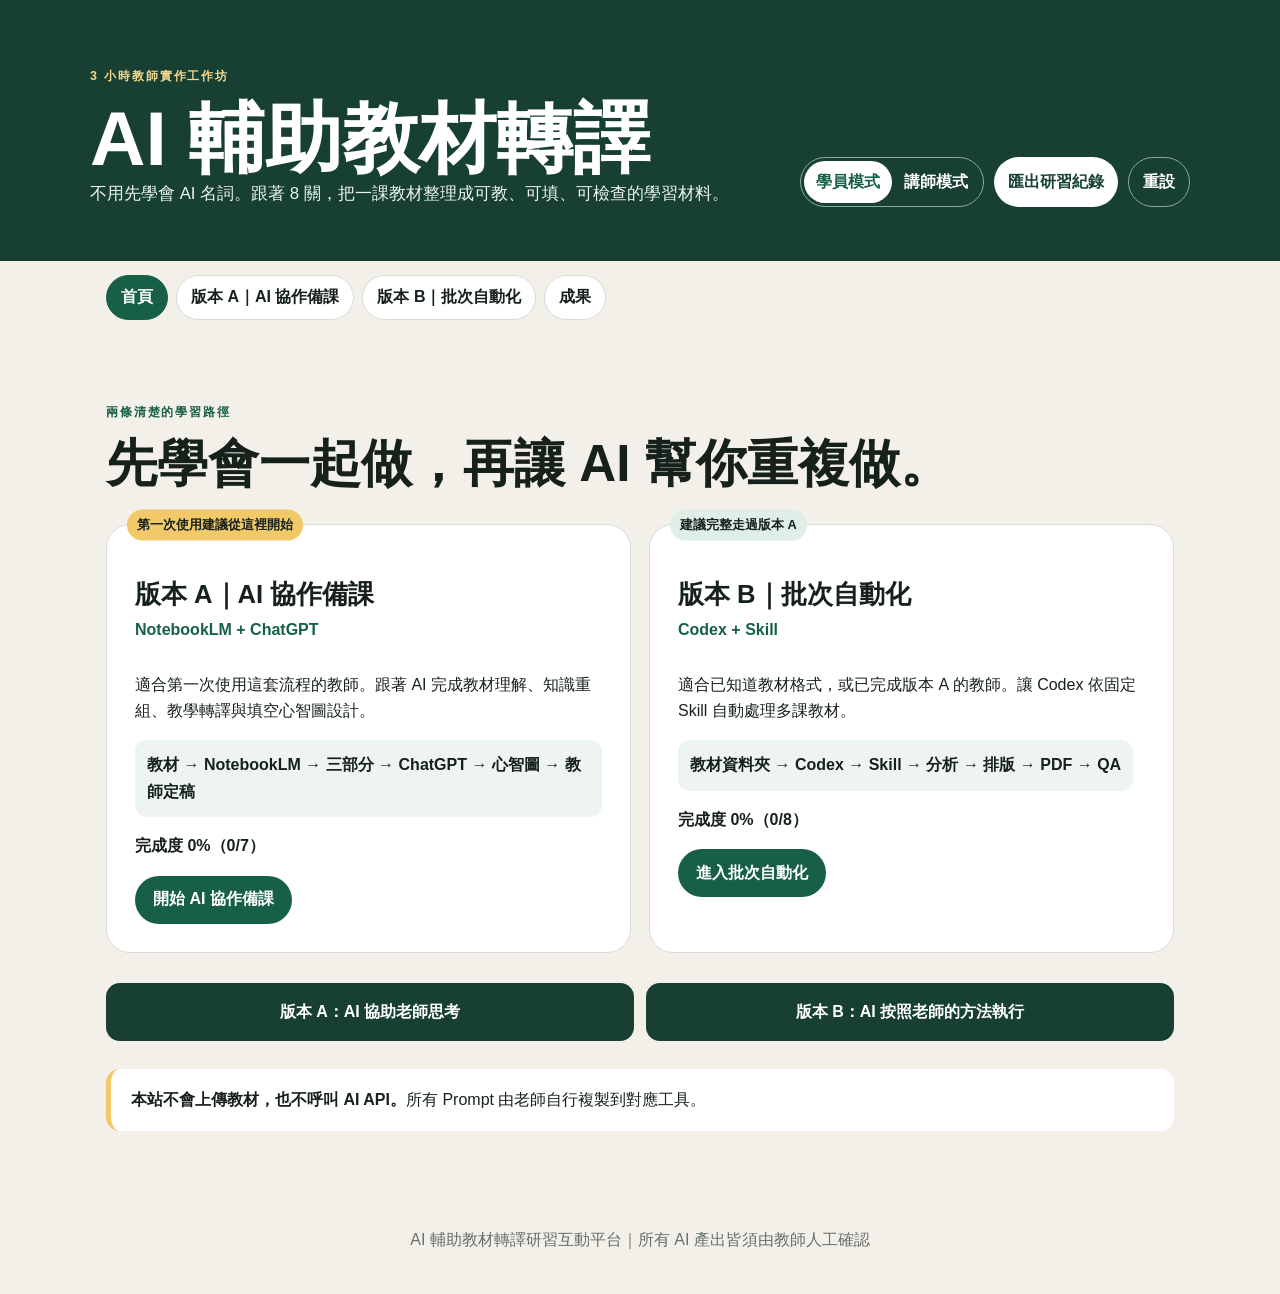
==== commit f9e693c7: "Add collaborative and batch automation course paths" ====
--- a/index.html
+++ b/index.html
@@ -7,12 +7,14 @@
 </head>
 <body>
 <header class="topbar"><div><p class="eyebrow">3 小時教師實作工作坊</p><h1>AI 輔助教材轉譯</h1><p class="subtitle">不用先學會 AI 名詞。跟著 8 關，把一課教材整理成可教、可填、可檢查的學習材料。</p></div><div class="top-actions"><div class="mode-switch"><button class="mode-btn active" data-mode="learner">學員模式</button><button class="mode-btn" data-mode="instructor">講師模式</button></div><button id="exportNotes" class="btn">匯出研習紀錄</button><button id="resetAll" class="btn subtle">重設</button></div></header>
+<nav class="main-nav" aria-label="主導覽"><button data-view-target="home">首頁</button><button data-view-target="a">版本 A｜AI 協作備課</button><button data-view-target="b">版本 B｜批次自動化</button><button data-view-target="results">成果</button></nav>
 <section class="dashboard"><div class="progress-card"><div class="progress-head"><div><span class="label">全課進度</span><strong id="progressText">0%</strong></div><span id="missionCount">0 / 8 關</span></div><div class="track" role="progressbar" aria-valuemin="0" aria-valuemax="100"><div id="bar"></div></div></div><div class="current-card"><span class="label">目前所在關卡</span><strong id="currentMission">關卡 0</strong><span id="suggestedTime">建議 10 分鐘</span></div><div class="timer-card"><span class="label">本關計時器</span><strong id="timer">00:00</strong><div><button id="timerStart">開始</button><button id="timerPause">暫停</button><button id="timerReset">歸零</button></div></div></section>
-<nav class="mission-nav"><a href="#m0">0 工作流</a><a href="#m1">1 上傳教材</a><a href="#m2">2 教學核心</a><a href="#m3">3 重組三部分</a><a href="#m4">4 教學轉譯</a><a href="#m5">5 心智圖內容</a><a href="#m6">6 檢查定稿</a><a href="#m7">7 Skill 概念</a><a href="#finish">成果驗收</a></nav>
+<nav class="mission-nav a-nav"><a href="#m0">A0 今日任務</a><a href="#m1">A1 教材來源</a><a href="#m2">A2 理解教材</a><a href="#m3">A3 重組教學</a><a href="#m4">A4 教學轉譯</a><a href="#m5">A5 心智圖內容</a><a href="#m6">A6 檢查定稿</a><a href="#success-template">成功樣板</a></nav>
+<nav class="mission-nav b-nav"><a href="#b0">B0 自動化</a><a href="#b1">B1 專案資料夾</a><a href="#b2">B2 Skill</a><a href="#b3">B3 放入教材</a><a href="#b4">B4 批次指令</a><a href="#b5">B5 執行流程</a><a href="#b6">B6 查看成果</a><a href="#b7">B7 教師驗收</a></nav>
 <main>
-<section class="welcome"><p class="eyebrow dark">今天的最終任務</p><h2>帶著自己的一課教材，完成一套經過教師確認的教材轉譯成果。</h2><div class="pipeline"><span>教材</span><i>→</i><span>找重點</span><i>→</i><span>重組</span><i>→</i><span>轉譯</span><i>→</i><span>心智圖</span><i>→</i><span>定稿</span></div><div class="plain-note"><strong>第一次使用也沒關係：</strong>NotebookLM 依教材找資料；ChatGPT 改成學生較好理解的說法；Codex Skill 保存可重複流程。本站不會上傳教材，也不呼叫 AI API，請把 Prompt 自行貼到對應工具。</div><section class="timeline"><h3>3 小時課程時間軸</h3><div class="timeline-grid"><span><b>0:00–0:10</b> 關卡 0</span><span><b>0:10–0:25</b> 關卡 1</span><span><b>0:25–0:45</b> 關卡 2</span><span><b>0:45–1:10</b> 關卡 3</span><span class="rest"><b>1:10–1:20</b> 休息</span><span><b>1:20–1:50</b> 關卡 4</span><span><b>1:50–2:20</b> 關卡 5</span><span class="rest"><b>2:20–2:30</b> 休息</span><span><b>2:30–2:50</b> 關卡 6</span><span><b>2:50–3:00</b> 關卡 7</span></div></section></section>
+<section class="welcome" data-view="home"><p class="eyebrow dark">兩條清楚的學習路徑</p><h2>先學會一起做，再讓 AI 幫你重複做。</h2><div class="version-cards"><article><span class="recommend">第一次使用建議從這裡開始</span><h3>版本 A｜AI 協作備課</h3><h4>NotebookLM + ChatGPT</h4><p>適合第一次使用這套流程的教師。跟著 AI 完成教材理解、知識重組、教學轉譯與填空心智圖設計。</p><div class="mini-flow">教材 → NotebookLM → 三部分 → ChatGPT → 心智圖 → 教師定稿</div><strong id="homeProgressA">完成度 0%</strong><button data-view-target="a">開始 AI 協作備課</button></article><article><span class="recommend muted">建議完整走過版本 A</span><h3>版本 B｜批次自動化</h3><h4>Codex + Skill</h4><p>適合已知道教材格式，或已完成版本 A 的教師。讓 Codex 依固定 Skill 自動處理多課教材。</p><div class="mini-flow">教材資料夾 → Codex → Skill → 分析 → 排版 → PDF → QA</div><strong id="homeProgressB">完成度 0%</strong><button data-view-target="b">進入批次自動化</button></article></div><div class="version-relation"><b>版本 A：AI 協助老師思考</b><b>版本 B：AI 按照老師的方法執行</b></div><div class="plain-note"><strong>本站不會上傳教材，也不呼叫 AI API。</strong>所有 Prompt 由老師自行複製到對應工具。</div></section>
 
-<section class="mission" id="m0" data-mission="0" data-time="10" data-title="理解工作流">
+<section class="mission version-a" id="m0" data-view="a" data-version="A" data-mission="0" data-time="10" data-title="今天要完成什麼">
 <div class="mission-title"><div><span class="mission-no">關卡 0｜建議 10 分鐘</span><h2>理解工作流</h2></div><label class="complete"><input type="checkbox" class="mission-check"> 完成本關</label></div>
 <div class="mission-grid"><article><h3>本關目標</h3><p>知道工具角色，避免直接叫 AI 自由做學習單。</p></article><article><h3>老師現在要做什麼</h3><p>選定今天要處理的一課，說出工作順序。</p></article></div>
 <div class="operation"><h3>第一次操作 ChatGPT</h3><ol><li>開啟 ChatGPT。</li><li>建立新的對話。</li><li>複製網站提供的暖身 Prompt。</li><li>ChatGPT 問一題，老師回答一題。</li><li>完成下方「今日任務卡」。</li></ol></div>
@@ -23,21 +25,21 @@
 
 <section class="tool-handoff"><span>第一階段完成</span><h2>ChatGPT ✓ 已確認今天要做什麼</h2><div class="handoff-arrow">↓</div><span>現在換工具</span><h2>NotebookLM ● 開始處理教材本身</h2><p>ChatGPT 剛才只幫我們確認任務。接下來不要讓 ChatGPT 猜教材，我們改用 NotebookLM 讀取教材來源。</p><a class="tool-button" href="https://notebooklm.google.com/" target="_blank" rel="noopener noreferrer">開啟 NotebookLM ↗</a></section>
 
-<section class="mission" id="m1" data-mission="1" data-time="15" data-title="上傳教材">
+<section class="mission version-a" id="m1" data-view="a" data-version="A" data-mission="1" data-time="15" data-title="建立教材來源">
 <div class="mission-title"><div><span class="mission-no">關卡 1｜建議 15 分鐘</span><h2>上傳教材</h2></div><label class="complete"><input class="mission-check" type="checkbox"> 完成本關</label></div>
 <div class="mission-grid"><article><h3>本關目標</h3><p>在 NotebookLM 建立只含本課可信來源的筆記本。</p></article><article><h3>老師現在要做什麼</h3><p>建立 Notebook，加入本課課本或教師手冊並確認可讀。</p></article></div>
 <div class="operation"><h3>操作步驟</h3><ol><li>開啟 NotebookLM。</li><li>建立新的 Notebook。</li><li>依「科目＿年級＿課次」命名，例如「社會＿八年級＿第4課」。</li><li>新增教材來源。</li><li>確認來源能正常讀取。</li></ol><p><strong>這一關只確認來源，不進行完整教材分析。</strong></p></div>
 <div class="prompt"><div class="prompt-head"><strong>來源確認 Prompt（NotebookLM）</strong><button class="copy" data-target="p1">複製 Prompt</button></div><pre id="p1">請只根據目前來源，列出：1. 能辨識的教材名稱與課名；2. 本課涵蓋的頁面或章節；3. 無法讀取、文字不清楚或來源不足之處。不要分析課程，也不要補充來源外資訊。</pre></div>
 <div class="judgement"><h3>老師需要人工判斷</h3><p>檔案版本是否正確、是否含不宜上傳的個資、頁面是否完整。</p></div><div class="activity"><h3>過關條件</h3><label><input class="task-check" type="checkbox"> 已建立只處理一課的 Notebook。</label><label><input class="task-check" type="checkbox"> 已確認教材範圍。</label><label><input class="task-check" type="checkbox"> 已移除不必要個資。</label></div><div class="result-box"><h3>本關成果</h3><p>來源可追溯、範圍清楚的教材筆記本。</p><textarea data-note="m1" placeholder="Notebook 名稱、教材範圍與待處理問題…"></textarea></div><div class="instructor-only"><h3>講師提醒</h3><p><b>示範：</b>建立 Notebook 與確認來源。<br><b>卡關：</b>掃描檔讀不到時，換清楚 PDF 或縮小範圍。</p></div></section>
 
-<section class="mission" id="m2" data-mission="2" data-time="20" data-title="找出這一課真正要教什麼">
+<section class="mission version-a" id="m2" data-view="a" data-version="A" data-mission="2" data-time="20" data-title="理解教材">
 <div class="mission-title"><div><span class="mission-no">關卡 2｜建議 20 分鐘</span><h2>找出這一課真正要教什麼</h2></div><label class="complete"><input class="mission-check" type="checkbox"> 完成本關</label></div>
 <div class="mission-grid"><article><h3>本關目標</h3><p>找出核心問題、主要重點、關鍵詞與教材例子。</p></article><article><h3>老師現在要做什麼</h3><p>請 NotebookLM 分析，再回教材核對至少三項。</p></article></div>
 <div class="steps"><div><b>01</b><p><strong>取得分析</strong><br>貼上 Prompt。</p></div><div><b>02</b><p><strong>回看教材</strong><br>找到對應位置。</p></div><div><b>03</b><p><strong>標記疑點</strong><br>記錄錯誤與遺漏。</p></div></div>
 <div class="prompt"><div class="prompt-head"><strong>教材核心 Prompt（NotebookLM）</strong><button class="copy" data-target="p2">複製 Prompt</button></div><pre id="p2">請只根據本課教材整理：1. 課名與核心問題；2. 學生學完最需要理解或做到的事；3. 3～5 個主要重點；4. 核心概念、關鍵詞與教材例子；5. 各重點的來源位置或核對線索。不要依頁面順序摘要；沒有明確提供的內容標示「教材未明確提供」。</pre></div>
 <div class="judgement"><h3>老師需要人工判斷</h3><p>核心問題是否符合課綱與班級需求；重點是否真的值得教。</p></div><div class="activity"><h3>過關條件</h3><label><input class="task-check" type="checkbox"> 已取得核心問題與 3～5 個重點。</label><label><input class="task-check" type="checkbox"> 已核對至少三項來源。</label><label><input class="task-check" type="checkbox"> 已標記疑點。</label></div><div class="result-box"><h3>本關成果</h3><p>經教師核對的教材分析。</p><textarea data-note="m2" placeholder="核心問題、主要重點、關鍵詞與例子…"></textarea></div><div class="instructor-only"><h3>講師提醒</h3><p><b>示範：</b>教材與回答並排核對。<br><b>卡關：</b>若只得到摘要，追問學生真正要理解的關係。</p></div></section>
 
-<section class="mission" id="m3" data-mission="3" data-time="25" data-title="重組三個教學部分">
+<section class="mission version-a" id="m3" data-view="a" data-version="A" data-mission="3" data-time="25" data-title="重新組織教學">
 <div class="mission-title"><div><span class="mission-no">關卡 3｜建議 25 分鐘</span><h2>重組三個教學部分</h2></div><label class="complete"><input class="mission-check" type="checkbox"> 完成本關</label></div>
 <div class="mission-grid"><article><h3>本關目標</h3><p>把教材重點排成學生容易理解的三部分。</p></article><article><h3>老師現在要做什麼</h3><p>選擇知識邏輯，命名三部分並說明關係。</p></article></div>
 <div class="steps"><div><b>01</b><p><strong>選邏輯</strong><br>因果、順序、比較等。</p></div><div><b>02</b><p><strong>分三部分</strong><br>各有一個任務。</p></div><div><b>03</b><p><strong>檢查連接</strong><br>說明學習順序。</p></div></div><div class="chips"><span>時間發展</span><span>因果關係</span><span>問題→解決</span><span>原因→過程→結果</span></div>
@@ -49,7 +51,7 @@
 
 <section class="break"><strong>休息 10 分鐘</strong><span>回來後，把「教材正確」轉成「學生看得懂」。</span></section>
 
-<section class="mission featured" id="m4" data-mission="4" data-time="30" data-title="ChatGPT 教學轉譯">
+<section class="mission featured version-a" id="m4" data-view="a" data-version="A" data-mission="4" data-time="30" data-title="教學轉譯">
 <div class="mission-title"><div><span class="mission-no">關卡 4｜建議 30 分鐘</span><h2>ChatGPT 教學轉譯</h2></div><label class="complete"><input class="mission-check" type="checkbox"> 完成本關</label></div>
 <div class="mission-grid"><article><h3>本關目標</h3><p>不改變知識，改成學生易懂的語言。</p></article><article><h3>老師現在要做什麼</h3><p>貼 NotebookLM 結果、送完整 Prompt、人工檢查，再至少追問一次。</p></article></div>
 <div class="transfer-box"><h3>從 NotebookLM 複製哪些內容？</h3><ol><li>課名與核心問題</li><li>經核對的 3～5 個主要重點</li><li>三個教學部分的標題、概念、重點與教材例子</li><li>三部分先後關係</li><li>「教材未明確提供」與待確認處</li></ol><p>不要只貼摘要，也不要貼不必要的學生個資。</p></div>
@@ -73,7 +75,7 @@
 修正後再次列出「需要老師確認」清單。</pre></div>
 <div class="decision-fields"><label>我這次要求 ChatGPT 修改的是：<textarea data-note="m4request" placeholder="例如：部分二用詞太抽象，請改成短句…"></textarea></label><label>最後我決定保留的版本／理由：<textarea data-note="m4decision" placeholder="記下採用版本與教師判斷理由…"></textarea></label></div><div class="judgement"><h3>老師需要人工判斷</h3><p>逐句查正確性、難度、關係與教材外資訊。<strong>ChatGPT 提供草稿；教師決定定稿。</strong></p></div><div class="activity"><h3>過關條件</h3><label><input class="task-check" type="checkbox"> 已完整貼入指定內容。</label><label><input class="task-check" type="checkbox"> 已人工檢查第一次回答。</label><label><input class="task-check" type="checkbox"> 已至少追問一次。</label><label><input class="task-check" type="checkbox"> 已由我決定最後版本。</label></div><div class="result-box"><h3>本關成果</h3><p>經追問、檢查與定稿的學生版教學語言。</p><textarea data-note="m4" placeholder="最後採用版本或修正重點…"></textarea></div><div class="instructor-only"><h3>講師提醒</h3><p><b>示範：</b>找出過難句或教材外資訊並追問。<br><b>卡關：</b>第一次回答不是定稿，追問後才能過關。</p></div></section>
 
-<section class="mission" id="m5" data-mission="5" data-time="30" data-title="設計學生填空心智圖內容">
+<section class="mission version-a" id="m5" data-view="a" data-version="A" data-mission="5" data-time="30" data-title="設計學生填空心智圖內容">
 <div class="mission-title"><div><span class="mission-no">關卡 5｜建議 30 分鐘</span><h2>設計學生填空心智圖內容</h2><p class="mission-subtitle">這一關先決定心智圖裡要放什麼，不先處理美術排版。</p></div><label class="complete"><input class="mission-check" type="checkbox"> 完成本關</label></div>
 <div class="mission-grid"><article><h3>本關目標</h3><p>做出能從教材或脈絡推論的填空架構。</p></article><article><h3>老師現在要做什麼</h3><p>把關卡 4 定稿貼給 ChatGPT，產生學生版與答案表。</p></article></div>
 <div class="steps"><div><b>01</b><p><strong>貼定稿</strong><br>只用確認版本。</p></div><div><b>02</b><p><strong>產生填空</strong><br>8～12 格並編號。</p></div><div><b>03</b><p><strong>試填</strong><br>遮答案走一次。</p></div></div>
@@ -84,7 +86,7 @@
 
 <section class="break"><strong>休息 10 分鐘</strong><span>最後，站回教師角色檢查與定稿。</span></section>
 
-<section class="mission" id="m6" data-mission="6" data-time="20" data-title="教師檢查與定稿">
+<section class="mission version-a" id="m6" data-view="a" data-version="A" data-mission="6" data-time="20" data-title="教師檢查與定稿">
 <div class="mission-title"><div><span class="mission-no">關卡 6｜建議 20 分鐘</span><h2>教師檢查與定稿</h2></div><label class="complete"><input class="mission-check" type="checkbox"> 完成本關</label></div>
 <div class="mission-grid"><article><h3>本關目標</h3><p>確認來源、結構、語言、填空與答案一致。</p></article><article><h3>老師現在要做什麼</h3><p>用同一份檢核順序逐項檢查，親自完成定稿。</p></article></div>
 <div class="steps"><div><b>01</b><p><strong>查來源</strong><br>重要內容回到教材。</p></div><div><b>02</b><p><strong>查教學</strong><br>難度、順序適合。</p></div><div><b>03</b><p><strong>查一致</strong><br>學生版、答案版相符。</p></div></div>
@@ -107,17 +109,54 @@
 【貼上 A、B、C 三份內容】</pre></div>
 <div class="plain-note"><strong>角色分工：</strong>AI 只負責找疑點；老師負責決定與修改。</div><div class="judgement"><h3>老師需要人工判斷</h3><p>正確性、適齡性、敏感內容、答案接受範圍與課堂可行性。</p></div><div class="activity"><h3>過關條件</h3><label><input class="task-check" type="checkbox"> 重要內容可回到教材。</label><label><input class="task-check" type="checkbox"> 三部分、學生版、教師版對應。</label><label><input class="task-check" type="checkbox"> 已人工修改並定稿。</label></div><div class="result-box"><h3>本關成果</h3><p>學生版、教師答案版與教師檢查定稿。</p><textarea data-note="m6" placeholder="最後修改、待確認與教學提醒…"></textarea></div><div class="instructor-only"><h3>講師提醒</h3><p><b>示範：</b>AI 列疑點，老師做決定。<br><b>卡關：</b>不只看錯字，還要查來源、結構、語言、答案。</p></div></section>
 
-<section class="mission" id="m7" data-mission="7" data-time="10" data-title="Codex Skill 概念">
-<div class="mission-title"><div><span class="mission-no">關卡 7｜建議 10 分鐘</span><h2>Codex Skill 概念</h2></div><label class="complete"><input class="mission-check" type="checkbox"> 完成本關</label></div>
-<div class="mission-grid"><article><h3>本關目標</h3><p>理解 Skill 是保存成功步驟的工作說明書。</p></article><article><h3>老師現在要做什麼</h3><p>說清楚固定步驟與人工判斷點，不需要寫程式。</p></article></div>
-<div class="activity repeat-activity"><h3>今天哪些事情，下次每一課還會再做？</h3><label><input class="task-check" type="checkbox"> 讀教材</label><label><input class="task-check" type="checkbox"> 找核心問題</label><label><input class="task-check" type="checkbox"> 重組三部分</label><label><input class="task-check" type="checkbox"> 轉成學生語言</label><label><input class="task-check" type="checkbox"> 設計填空</label><label><input class="task-check" type="checkbox"> 建立教師答案</label><label><input class="task-check" type="checkbox"> 教師檢查</label></div><div class="skill-explain"><p>如果這些步驟每課都一樣，我們就可以把它寫成固定的 AI 工作說明。</p><strong>在 Codex 裡，這種可以重複遵守的工作說明，就是 Skill。</strong></div>
-<div class="steps"><div><b>01</b><p><strong>找固定步驟</strong><br>每課都做什麼？</p></div><div><b>02</b><p><strong>找人工關卡</strong><br>什麼由老師決定？</p></div><div><b>03</b><p><strong>描述成果</strong><br>每次產出什麼？</p></div></div>
-<details class="advanced"><summary>進階體驗｜讓 Codex 幫我整理 Skill 草案（選做）</summary><div class="prompt"><div class="prompt-head"><strong>Skill 概念 Prompt（Codex）</strong><button class="copy" data-target="p7">複製 Prompt</button></div><pre id="p7">請把我今天完成的「教材分析 → 三部分重組 → 教學轉譯 → 填空心智圖 → 教師檢查定稿」整理成給非技術教師閱讀的 Skill 規格草案。先不要建檔或寫程式。列出固定步驟、各步輸入、預期成果、不可省略的教師人工檢查、教材不足時的處理方式。不得加入 JSON 教學內容。
-
-【貼上今天的研習紀錄】</pre></div></details>
-<div class="judgement"><h3>老師需要人工判斷</h3><p>哪些步驟值得重複、哪些不能自動化、是否符合學校規範。</p></div><div class="activity"><h3>過關條件</h3><label><input class="task-check" type="checkbox"> 知道 Skill 是保存成功工作方法。</label><label><input class="task-check" type="checkbox"> 能指出兩個不能交給 AI 決定的地方。</label></div><div class="result-box"><h3>本關成果</h3><p>能用自己的話說明 Skill，並找出教師判斷點。</p><textarea data-note="m7" placeholder="固定步驟與教師判斷點…"></textarea></div><div class="instructor-only"><h3>講師提醒</h3><p><b>示範：</b>用備課 SOP 比喻 Skill。<br><b>卡關：</b>本關只建立概念，不學程式。</p></div></section>
+<section class="success-template" id="success-template" data-view="a"><p class="eyebrow dark">版本 A 完成</p><h2>我的成功樣板</h2><p>你已經知道這套流程為什麼這樣設計，也建立了一套固定方法：</p><div class="template-list"><span>1. 教材怎麼分析</span><span>2. 核心問題怎麼找</span><span>3. 三部分怎麼重組</span><span>4. 學生語言怎麼改寫</span><span>5. 填空怎麼選</span><span>6. 答案怎麼建立</span><span>7. 教材如何檢查</span><span>8. 版面希望怎麼呈現</span></div><div class="plain-note"><strong>版本 B 不是重新發明流程，</strong>而是把版本 A 成功的方法交給 Codex 重複執行。</div><button class="btn primary" data-view-target="b">把這套方法帶到批次自動化</button></section>
 
 <section class="finish" id="finish"><p class="eyebrow dark">成果驗收</p><h2>今天你不是學會三個 AI 工具，而是完成了一次完整的教材轉譯。</h2><div class="outcome-flow"><span>原始教材</span><i>↓</i><span>教材分析</span><i>↓</i><span>三部分知識架構</span><i>↓</i><span>學生版教學語言</span><i>↓</i><span>填空心智圖內容</span><i>↓</i><span>教師答案版</span><i>↓</i><span>教師定稿</span></div><div class="deliverables"><label><input class="result-check" type="checkbox"> 教材分析</label><label><input class="result-check" type="checkbox"> 三部分知識架構</label><label><input class="result-check" type="checkbox"> 學生版教學語言</label><label><input class="result-check" type="checkbox"> 填空心智圖內容</label><label><input class="result-check" type="checkbox"> 教師答案版</label><label><input class="result-check" type="checkbox"> 教師檢查定稿</label></div><div id="completionSummary" class="completion-summary"></div><textarea class="note large" data-note="final" placeholder="研習後的課堂行動…"></textarea><button id="exportNotesBottom" class="btn primary">匯出完整研習紀錄（Markdown）</button></section>
+<section class="version-intro" data-view="b"><p class="eyebrow dark">版本 B｜Codex + Skill</p><h2>把成熟的教材轉譯方法批次化</h2><p class="lead">版本 A：AI 協助老師思考。版本 B：AI 按照老師的方法執行。</p><div class="quote">先學會一起做，再讓 AI 幫你重複做。</div></section>
+
+<section class="mission version-b" id="b0" data-view="b" data-version="B" data-mission="0" data-time="10" data-title="理解自動化"><div class="mission-title"><div><span class="mission-no">B0</span><h2>理解自動化</h2></div><label class="complete"><input class="mission-check" type="checkbox"> 完成本關</label></div><div class="compare"><article><h3>版本 A</h3><p>教材 → NotebookLM → ChatGPT → 教師修改 → 完成一課</p></article><article class="good"><h3>版本 B</h3><p>教材資料夾 → Codex → Skill → 多課自動產出</p></article></div><div class="quote">如果第 4、5、6、7 課都做一樣的事，還要每課重新操作嗎？</div><div class="plain-note"><strong>自動化的前提，是先有一套已經成功的工作方法。</strong></div><div class="instructor-only"><h3>講師提醒</h3><p>不要先教 Skill 語法；先連結版本 A 已完成的工作。</p></div></section>
+
+<section class="mission version-b" id="b1" data-view="b" data-version="B" data-mission="1" data-time="15" data-title="建立 Codex 專案資料夾"><div class="mission-title"><div><span class="mission-no">B1</span><h2>建立 Codex 專案資料夾</h2></div><label class="complete"><input class="mission-check" type="checkbox"> 完成本關</label></div><div class="folder-tree"><pre>ai-material-workflow/
+├─ materials/                 放原始教材
+├─ .skills/
+│  └─ analyze-learning-materials/
+│     └─ SKILL.md             AI 要遵守的方法
+├─ templates/                 心智圖、PDF 版型
+└─ output/                    最後成果</pre></div><div class="activity"><label><input class="task-check" type="checkbox"> 我知道四個資料夾各放什麼。</label></div><div class="instructor-only"><h3>講師提醒</h3><p>用「教材櫃、工作說明、版型、成果櫃」解釋資料夾角色。</p></div></section>
+
+<section class="mission version-b" id="b2" data-view="b" data-version="B" data-mission="2" data-time="15" data-title="準備 Skill"><div class="mission-title"><div><span class="mission-no">B2</span><h2>準備 Skill</h2></div><label class="complete"><input class="mission-check" type="checkbox"> 完成本關</label></div><div class="skill-explain"><p>Skill 不是讓 AI 自由發揮。</p><strong>它把版本 A 驗證成功的流程，寫成 Codex 必須遵守的固定工作說明。</strong></div><div class="check-columns"><span>依據教材來源</span><span>找核心問題與重點</span><span>重組三部分</span><span>轉成學生語言</span><span>設計 8～12 個填空</span><span>建立教師答案</span><span>心智圖版面</span><span>輸出 HTML／PNG／PDF</span><span>執行 QA</span><span>不足資訊不得補充</span></div><div class="plain-note"><strong>若專案已有 Skill：</strong>直接使用 <code>.skills/analyze-learning-materials/SKILL.md</code>，新手不必現場自己寫。</div><div class="activity"><label><input class="task-check" type="checkbox"> Skill 已準備好。</label></div><div class="instructor-only"><h3>講師提醒</h3><p>強調 Skill 來自版本 A，不深入技術語法。</p></div></section>
+
+<section class="mission version-b" id="b3" data-view="b" data-version="B" data-mission="3" data-time="15" data-title="放入教材"><div class="mission-title"><div><span class="mission-no">B3</span><h2>放入教材</h2></div><label class="complete"><input class="mission-check" type="checkbox"> 完成本關</label></div><div class="folder-tree"><pre>materials/
+├─ 社會3上課本.pdf
+├─ 社會3上教師手冊.pdf
+└─ 補充教材.pdf</pre></div><p>可一次放多份教材，也能只處理部分課次。</p><div class="field-grid"><label>起始課次<input data-field="bStart" inputmode="numeric" placeholder="例如：4"></label><label>結束課次<input data-field="bEnd" inputmode="numeric" placeholder="例如：6"></label></div><div class="activity"><label><input class="task-check" type="checkbox"> 已放入教材。</label><label><input class="task-check" type="checkbox"> 已確認教材檔名。</label><label><input class="task-check" type="checkbox"> 已確認起訖課次。</label></div><div class="instructor-only"><h3>講師提醒</h3><p>先示範 2～3 課，不要一次處理整冊。</p></div></section>
+
+<section class="mission version-b featured" id="b4" data-view="b" data-version="B" data-mission="4" data-time="15" data-title="一句指令開始批次處理"><div class="mission-title"><div><span class="mission-no">B4</span><h2>一句指令開始批次處理</h2></div><label class="complete"><input class="mission-check" type="checkbox"> 完成本關</label></div><div class="prompt"><div class="prompt-head"><strong>Codex 批次指令</strong><button class="copy" data-target="pb4">複製 Codex 指令</button></div><pre id="pb4">請使用 analyze-learning-materials Skill，分析 materials 資料夾中的教材。
+
+處理第【起始課次】課至第【結束課次】課。
+
+請依 Skill 定義的教材分析、三部分知識重組、教學轉譯、填空設計、教師答案、心智圖版面、驗證、輸出流程執行。
+
+每課輸出：教材拆解.md、學生版心智圖PROMPT.md、學生版心智圖.html、學生版心智圖.png、學生版心智圖.pdf、教師答案版.html、教師答案版.pdf、檢查報告.md。
+
+輸出到 output/lesson-XX/。教材未明確提供的內容不得自行補充。完成後自動驗證；若教材依據不足、三部分不完整、學生版與答案不一致、學生版露出答案、版面超出或輸出失敗，請先修正後重新產出。
+
+最後只回報：成功處理課次、各課輸出檔案、驗證是否通過、尚需教師確認項目。</pre></div><div class="activity"><label><input class="task-check" type="checkbox"> 已帶入起訖課次。</label><label><input class="task-check" type="checkbox"> 已在 Codex 送出指令。</label></div><div class="instructor-only"><h3>講師提醒</h3><p>先確認資料夾和 Skill，再送出指令。</p></div></section>
+
+<section class="mission version-b" id="b5" data-view="b" data-version="B" data-mission="5" data-time="10" data-title="自動執行流程"><div class="mission-title"><div><span class="mission-no">B5</span><h2>自動執行流程</h2></div><label class="complete"><input class="mission-check" type="checkbox"> 完成本關</label></div><div class="automation-flow"><span>掃描教材</span><i>↓</i><span>辨識課次</span><i>↓</i><span>教材分析</span><i>↓</i><span>三部分重組</span><i>↓</i><span>學生語言</span><i>↓</i><span>填空</span><i>↓</i><span>教師答案</span><i>↓</i><span>HTML</span><i>↓</i><span>PNG</span><i>↓</i><span>PDF</span><i>↓</i><span>QA</span></div><div class="plain-note"><strong>這些就是版本 A 老師剛才親自做過的事情。</strong></div><div class="instructor-only"><h3>講師提醒</h3><p>自動化不是取消教師檢查。</p></div></section>
+
+<section class="mission version-b" id="b6" data-view="b" data-version="B" data-mission="6" data-time="10" data-title="查看批次成果"><div class="mission-title"><div><span class="mission-no">B6</span><h2>查看批次成果</h2></div><label class="complete"><input class="mission-check" type="checkbox"> 完成本關</label></div><div class="folder-tree"><pre>output/
+├─ lesson-04/
+│  ├─ 教材拆解.md
+│  ├─ 學生版心智圖.html
+│  ├─ 學生版心智圖.png
+│  ├─ 學生版心智圖.pdf
+│  ├─ 教師答案版.pdf
+│  └─ 檢查報告.md
+├─ lesson-05/ ...
+└─ lesson-06/ ...</pre></div><div class="plain-note"><strong>正式教學常用：</strong>學生版心智圖.pdf、教師答案版.pdf；其他檔案用來修改、追蹤與驗證。</div><div class="instructor-only"><h3>講師提醒</h3><p>除了 PDF，也要打開檢查報告。</p></div></section>
+
+<section class="mission version-b" id="b7" data-view="b" data-version="B" data-mission="7" data-time="15" data-title="教師批次驗收"><div class="mission-title"><div><span class="mission-no">B7</span><h2>教師批次驗收</h2></div><label class="complete"><input class="mission-check" type="checkbox"> 完成本關</label></div><div class="check-columns"><span><b>教材依據</b><br>概念、案例來自教材</span><span><b>學生版</b><br>三分支、填空、無露答</span><span><b>教師版</b><br>答案編號一致且完整</span><span><b>版面</b><br>PDF 無截字、黑白可辨</span></div><div class="activity"><h3>依課次驗收</h3><div id="dynamicLessonChecks"><p>請先在 B3 輸入起始與結束課次。</p></div></div><div class="plain-note"><strong>你已經把同一套流程變成可以批次重複的教學工具。</strong></div><div class="instructor-only"><h3>講師提醒</h3><p>自動化最後仍由教師驗收；示範抽查 2～3 課。</p></div></section>
 </main>
 <div class="stage-controls"><button id="prevMission">← 上一關</button><span id="stageStatus">關卡 0 / 7</span><button id="nextMission">下一關 →</button></div><div id="toast" class="toast" role="status" aria-live="polite"></div>
 <dialog id="passwordDialog" class="password-dialog" aria-labelledby="passwordTitle">
--- a/styles.css
+++ b/styles.css
@@ -1,8 +1,8 @@
 :root{--bg:#f3f0e9;--paper:#fffdf8;--ink:#17211c;--muted:#667069;--green:#176047;--green2:#dfeee7;--line:#d7ddd8;--yellow:#f1c969;--bad:#f8e6e1;--good:#e4f1e9}
-*{box-sizing:border-box}html{scroll-behavior:smooth}body{margin:0;background:var(--bg);color:var(--ink);font-family:"Noto Sans TC","PingFang TC","Microsoft JhengHei",sans-serif;line-height:1.65}
+*{box-sizing:border-box}html{scroll-behavior:smooth}body{margin:0;background:var(--bg);color:var(--ink);font-family:"Noto Sans TC","PingFang TC","Microsoft JhengHei",sans-serif;line-height:1.65}[data-view]{display:none}body[data-view="home"] [data-view="home"],body[data-view="a"] [data-view="a"],body[data-view="b"] [data-view="b"]{display:block}body:not([data-view="results"]) #finish{display:none}body[data-view="results"] #finish{display:block}body:not([data-view="a"]) .tool-handoff,body:not([data-view="a"]) .break{display:none}body[data-view="home"] .dashboard,body[data-view="results"] .dashboard,body[data-view="home"] .stage-controls,body[data-view="results"] .stage-controls{display:none}.a-nav,.b-nav{display:none!important}body[data-view="a"] .a-nav,body[data-view="b"] .b-nav{display:flex!important}
 button,input,textarea{font:inherit}.topbar{padding:54px max(24px,calc((100% - 1100px)/2));background:#173f32;color:#fff;display:flex;justify-content:space-between;gap:30px;align-items:end}.topbar h1{font-size:clamp(2.4rem,6vw,5.5rem);line-height:1;margin:.2rem 0}.eyebrow{font-size:.78rem;font-weight:900;letter-spacing:.15em;text-transform:uppercase;color:#f3d88e}.eyebrow.dark{color:var(--green)}.subtitle{max-width:790px;color:#edf5f1;margin:0;font-size:1.05rem}.top-actions{display:flex;gap:10px;flex-wrap:wrap}.btn,.timer-card button,.copy{border:0;border-radius:999px;padding:10px 14px;cursor:pointer;font-weight:800}.btn{background:#fff;color:#174333}.btn.subtle{background:transparent;border:1px solid #8bab9d;color:#fff}
 .dashboard{max-width:1100px;margin:22px auto;display:grid;grid-template-columns:1fr 220px 250px;gap:14px;padding:0 16px}.progress-card,.timer-card,.current-card{background:var(--paper);border:1px solid var(--line);border-radius:20px;padding:20px}.progress-head{display:flex;justify-content:space-between;align-items:end}.progress-head>div{display:flex;gap:16px;align-items:end}.label{font-size:.78rem;font-weight:900;color:var(--muted);text-transform:uppercase}.progress-head strong,.timer-card strong,.current-card strong{font-size:1.55rem}.track{height:10px;border-radius:999px;background:#e5e9e6;overflow:hidden;margin-top:14px}.track>div{height:100%;width:0;background:var(--green);transition:.2s}.timer-card,.current-card{display:flex;flex-direction:column;gap:8px}.timer-card div{display:flex;gap:6px;flex-wrap:wrap}.timer-card button{background:#edf2ef;color:var(--green);padding:7px 10px}
-.mission-nav{max-width:1100px;margin:auto;padding:4px 16px 22px;display:flex;gap:8px;overflow:auto}.mission-nav a{white-space:nowrap;text-decoration:none;color:var(--ink);background:#fff;border:1px solid var(--line);padding:9px 13px;border-radius:999px;font-weight:800;font-size:.86rem}.mission-nav a.active{background:var(--green);color:#fff;border-color:var(--green)}
+.mission-nav{max-width:1100px;margin:auto;padding:4px 16px 22px;display:flex;gap:8px;overflow:auto}.mission-nav a{white-space:nowrap;text-decoration:none;color:var(--ink);background:#fff;border:1px solid var(--line);padding:9px 13px;border-radius:999px;font-weight:800;font-size:.86rem}.mission-nav a.active{background:var(--green);color:#fff;border-color:var(--green)}.main-nav{max-width:1100px;margin:14px auto;padding:0 16px;display:flex;gap:8px;overflow:auto}.main-nav button{white-space:nowrap;min-height:44px;padding:8px 14px;border:1px solid var(--line);border-radius:999px;background:#fff;color:var(--ink);font-weight:900;cursor:pointer}.main-nav button.active{background:var(--green);color:#fff;border-color:var(--green)}
 main{max-width:1100px;margin:auto;padding:0 16px}.welcome{padding:56px 0}.welcome h2{font-size:clamp(2rem,4vw,3.6rem);line-height:1.15;margin:.25rem 0;max-width:900px}.pipeline{margin-top:28px;display:flex;align-items:center;gap:10px;flex-wrap:wrap}.pipeline span{padding:10px 14px;border-radius:999px;background:#fff;border:1px solid var(--line);font-weight:900}.pipeline i{font-style:normal;color:var(--green);font-weight:900}.mission{background:var(--paper);border:1px solid var(--line);border-radius:28px;padding:38px;margin:28px 0;scroll-margin-top:18px}.mission-title{display:flex;justify-content:space-between;gap:20px;align-items:flex-start}.mission-title h2{font-size:clamp(1.7rem,3vw,2.7rem);line-height:1.15;margin:.3rem 0 1rem}.mission-no{font-size:.78rem;font-weight:900;letter-spacing:.12em;color:var(--green)}.complete{background:#eef3f0;border-radius:999px;padding:9px 13px;white-space:nowrap;font-weight:800}.compare{display:grid;grid-template-columns:1fr 1fr;gap:14px}.compare article{border:1px solid var(--line);border-radius:18px;padding:20px}.compare .bad,.bad{background:var(--bad)}.compare .good,.good{background:var(--good)}.compare h3{margin-top:0}.activity{margin-top:22px;padding:20px;background:#f3f6f4;border-radius:18px}.activity h3{margin-top:0}.activity label{display:block;margin:10px 0}.note,input[data-field]{width:100%;margin-top:18px;border:1px solid var(--line);border-radius:14px;background:white;padding:14px;min-height:92px;font-size:16px}.note.large{min-height:130px}input[data-field]{min-height:auto;margin:10px 0}.steps{display:grid;grid-template-columns:repeat(3,1fr);gap:12px}.steps>div{padding:18px;border-radius:17px;background:#eef4f0}.steps b{color:var(--green)}.steps p{margin:.35rem 0}.prompt{background:#111914;color:#ebf2ee;border-radius:20px;overflow:hidden;margin-top:22px}.prompt-head{padding:13px 15px;border-bottom:1px solid #34463c;display:flex;justify-content:space-between;gap:12px;align-items:center}.copy{background:#24372d;color:#fff;border:1px solid #55695e}.prompt pre{white-space:pre-wrap;word-break:break-word;padding:20px;margin:0;max-height:480px;overflow:auto;font-size:.9rem;line-height:1.6}.lead{font-size:1.15rem;color:#39453f}.chips{display:flex;flex-wrap:wrap;gap:8px;margin:18px 0}.chips span{padding:7px 11px;border-radius:999px;background:var(--green2);color:var(--green);font-weight:800}.three-modules{display:grid;grid-template-columns:repeat(3,1fr);gap:12px}.three-modules article{border:1px solid var(--line);border-radius:18px;padding:17px}.three-modules article>span{font-weight:900;color:var(--green)}.three-modules textarea{width:100%;min-height:110px;border:1px solid var(--line);border-radius:12px;padding:12px;font-size:16px}.break{margin:28px 0;padding:22px 24px;background:#fff1c9;border:1px solid #e9d18e;border-radius:20px;display:flex;gap:14px;align-items:center}.break strong{font-size:1.25rem}.break span{color:#6c6040}.output-list,.deliverables{display:grid;grid-template-columns:repeat(3,1fr);gap:10px}.output-list span,.deliverables label{padding:15px;border-radius:14px;background:#eef4f0;font-weight:800}.quote{margin-top:22px;padding:22px;border-radius:18px;background:#17211c;color:#fff;font-size:1.35rem;font-weight:900;text-align:center}.compact{margin:15px 0}.finish{padding:70px 0}.finish h2{font-size:clamp(2rem,4vw,3.5rem);margin:.2rem 0 1.5rem}footer{text-align:center;padding:40px 16px;color:var(--muted)}
 input[type="checkbox"]{width:18px;height:18px;vertical-align:-3px;margin-right:6px}
 .mode-switch{display:flex;padding:3px;border:1px solid #8bab9d;border-radius:999px}.mode-btn{border:0;border-radius:999px;padding:8px 12px;background:transparent;color:#fff;cursor:pointer;font-weight:800}.mode-btn.active{background:#fff;color:var(--green)}
@@ -13,3 +13,5 @@
 @media(max-width:800px){.topbar{display:block;padding:40px 22px}.top-actions{margin-top:24px}.dashboard{grid-template-columns:1fr}.progress-card{grid-column:auto}.mission{padding:24px}.mission-title{display:block}.complete{display:inline-block;margin-bottom:12px}.steps,.three-modules,.output-list,.deliverables,.mission-grid{grid-template-columns:1fr}.compare{grid-template-columns:1fr}.break{display:block}.break span{display:block;margin-top:4px}.timeline-grid{grid-template-columns:1fr 1fr}.stage-controls{bottom:8px;font-size:.9rem}.stage-controls button{padding:8px 10px}}
 @media(max-width:600px){.field-grid,.decision-fields,.handoff-checks,.repeat-activity{grid-template-columns:1fr}.field-grid label:last-child,.repeat-activity h3{grid-column:auto}.tool-status div{display:block}.tool-status span{display:block;text-align:left;margin-top:2px}.tool-handoff{padding:27px 19px}.tool-button{width:100%}}
 @media(max-width:430px){.timeline-grid{grid-template-columns:1fr}.top-actions{align-items:stretch;flex-direction:column}.mode-switch{justify-content:center}.stage-controls span{display:none}.mission{padding:19px;border-radius:20px}.prompt pre{padding:15px}.prompt-head{align-items:flex-start}.tool-guide{padding:16px}.outcome-flow span{min-width:100%}}
+body[data-view]{display:block}
+.version-cards{display:grid;grid-template-columns:1fr 1fr;gap:18px;margin:30px 0}.version-cards article{position:relative;padding:28px;border:1px solid var(--line);border-radius:24px;background:#fff;display:flex;flex-direction:column;align-items:flex-start}.version-cards h3{font-size:1.6rem;margin:20px 0 0}.version-cards h4{margin:2px 0 12px;color:var(--green)}.version-cards strong{margin:16px 0}.version-cards button,.success-template button{min-height:48px;padding:10px 18px;border:0;border-radius:999px;background:var(--green);color:#fff;font-weight:900;cursor:pointer}.recommend{position:absolute;top:0;left:20px;transform:translateY(-50%);padding:5px 10px;border-radius:999px;background:var(--yellow);font-weight:900;font-size:.8rem}.recommend.muted{background:#dfeee7}.mini-flow{padding:12px;border-radius:12px;background:#eef4f0;font-weight:800}.version-relation{display:grid;grid-template-columns:1fr 1fr;gap:12px}.version-relation b{padding:16px;text-align:center;border-radius:14px;background:#173f32;color:#fff}.version-intro,.success-template{max-width:1100px;margin:35px auto;padding:42px;border-radius:28px;background:#fff;border:1px solid var(--line)}.template-list,.check-columns{display:grid;grid-template-columns:repeat(2,1fr);gap:10px;margin:20px 0}.template-list span,.check-columns span{padding:13px;border-radius:12px;background:#eef4f0}.folder-tree{margin:20px 0;padding:20px;border-radius:18px;background:#111914;color:#ecf4ef;overflow:auto}.folder-tree pre{margin:0;white-space:pre;line-height:1.7}.automation-flow{display:flex;flex-direction:column;align-items:center;gap:5px;margin:20px auto}.automation-flow span{min-width:260px;padding:8px 14px;text-align:center;border-radius:999px;background:#eef4f0;font-weight:900}.automation-flow i{font-style:normal;color:var(--green);font-weight:900}@media(max-width:700px){.version-cards,.version-relation,.template-list,.check-columns{grid-template-columns:1fr}.version-intro,.success-template{padding:26px 20px}.folder-tree{padding:14px;font-size:.85rem}}
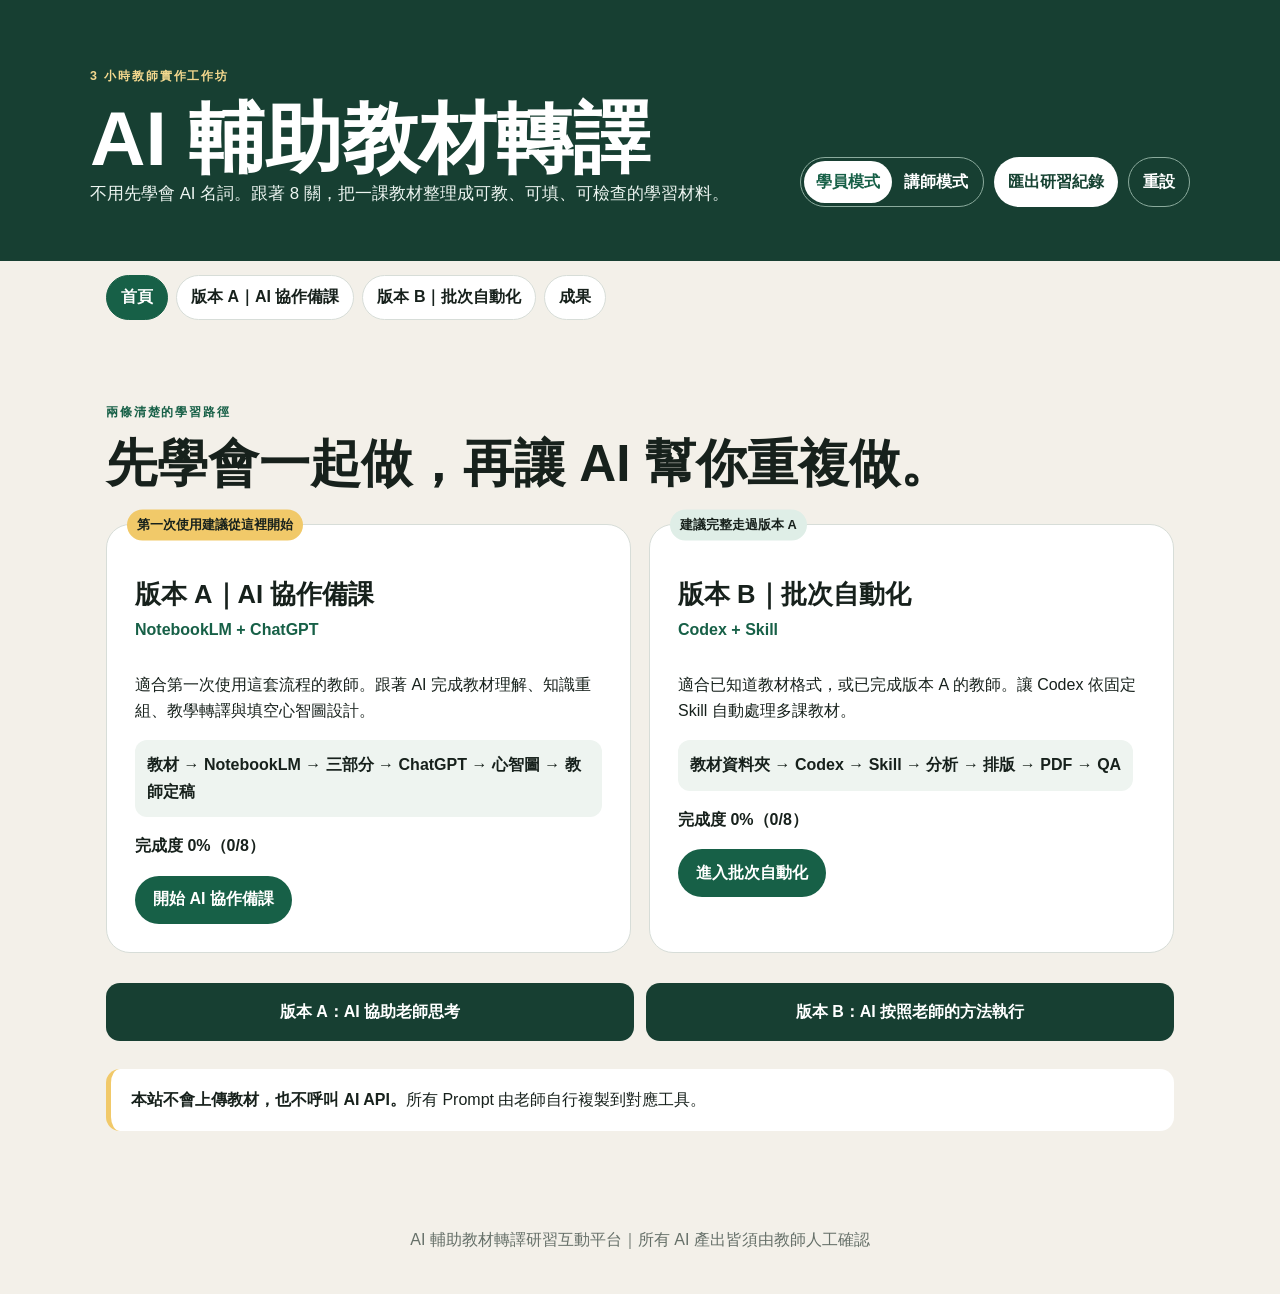
==== commit 1678893e: "Add AI mind map production comparison stage" ====
--- a/index.html
+++ b/index.html
@@ -9,7 +9,7 @@
 <header class="topbar"><div><p class="eyebrow">3 小時教師實作工作坊</p><h1>AI 輔助教材轉譯</h1><p class="subtitle">不用先學會 AI 名詞。跟著 8 關，把一課教材整理成可教、可填、可檢查的學習材料。</p></div><div class="top-actions"><div class="mode-switch"><button class="mode-btn active" data-mode="learner">學員模式</button><button class="mode-btn" data-mode="instructor">講師模式</button></div><button id="exportNotes" class="btn">匯出研習紀錄</button><button id="resetAll" class="btn subtle">重設</button></div></header>
 <nav class="main-nav" aria-label="主導覽"><button data-view-target="home">首頁</button><button data-view-target="a">版本 A｜AI 協作備課</button><button data-view-target="b">版本 B｜批次自動化</button><button data-view-target="results">成果</button></nav>
 <section class="dashboard"><div class="progress-card"><div class="progress-head"><div><span class="label">全課進度</span><strong id="progressText">0%</strong></div><span id="missionCount">0 / 8 關</span></div><div class="track" role="progressbar" aria-valuemin="0" aria-valuemax="100"><div id="bar"></div></div></div><div class="current-card"><span class="label">目前所在關卡</span><strong id="currentMission">關卡 0</strong><span id="suggestedTime">建議 10 分鐘</span></div><div class="timer-card"><span class="label">本關計時器</span><strong id="timer">00:00</strong><div><button id="timerStart">開始</button><button id="timerPause">暫停</button><button id="timerReset">歸零</button></div></div></section>
-<nav class="mission-nav a-nav"><a href="#m0">A0 今日任務</a><a href="#m1">A1 教材來源</a><a href="#m2">A2 理解教材</a><a href="#m3">A3 重組教學</a><a href="#m4">A4 教學轉譯</a><a href="#m5">A5 心智圖內容</a><a href="#m6">A6 檢查定稿</a><a href="#success-template">成功樣板</a></nav>
+<nav class="mission-nav a-nav"><a href="#m0">A0 今日任務</a><a href="#m1">A1 教材來源</a><a href="#m2">A2 理解教材</a><a href="#m3">A3 重組教學</a><a href="#m4">A4 教學轉譯</a><a href="#m5">A5 心智圖內容</a><a href="#m6">A6 檢查定稿</a><a href="#m7">A7 心智圖成品</a><a href="#success-template">成功樣板</a></nav>
 <nav class="mission-nav b-nav"><a href="#b0">B0 自動化</a><a href="#b1">B1 專案資料夾</a><a href="#b2">B2 Skill</a><a href="#b3">B3 放入教材</a><a href="#b4">B4 批次指令</a><a href="#b5">B5 執行流程</a><a href="#b6">B6 查看成果</a><a href="#b7">B7 教師驗收</a></nav>
 <main>
 <section class="welcome" data-view="home"><p class="eyebrow dark">兩條清楚的學習路徑</p><h2>先學會一起做，再讓 AI 幫你重複做。</h2><div class="version-cards"><article><span class="recommend">第一次使用建議從這裡開始</span><h3>版本 A｜AI 協作備課</h3><h4>NotebookLM + ChatGPT</h4><p>適合第一次使用這套流程的教師。跟著 AI 完成教材理解、知識重組、教學轉譯與填空心智圖設計。</p><div class="mini-flow">教材 → NotebookLM → 三部分 → ChatGPT → 心智圖 → 教師定稿</div><strong id="homeProgressA">完成度 0%</strong><button data-view-target="a">開始 AI 協作備課</button></article><article><span class="recommend muted">建議完整走過版本 A</span><h3>版本 B｜批次自動化</h3><h4>Codex + Skill</h4><p>適合已知道教材格式，或已完成版本 A 的教師。讓 Codex 依固定 Skill 自動處理多課教材。</p><div class="mini-flow">教材資料夾 → Codex → Skill → 分析 → 排版 → PDF → QA</div><strong id="homeProgressB">完成度 0%</strong><button data-view-target="b">進入批次自動化</button></article></div><div class="version-relation"><b>版本 A：AI 協助老師思考</b><b>版本 B：AI 按照老師的方法執行</b></div><div class="plain-note"><strong>本站不會上傳教材，也不呼叫 AI API。</strong>所有 Prompt 由老師自行複製到對應工具。</div></section>
@@ -39,7 +39,7 @@
 <div class="prompt"><div class="prompt-head"><strong>教材核心 Prompt（NotebookLM）</strong><button class="copy" data-target="p2">複製 Prompt</button></div><pre id="p2">請只根據本課教材整理：1. 課名與核心問題；2. 學生學完最需要理解或做到的事；3. 3～5 個主要重點；4. 核心概念、關鍵詞與教材例子；5. 各重點的來源位置或核對線索。不要依頁面順序摘要；沒有明確提供的內容標示「教材未明確提供」。</pre></div>
 <div class="judgement"><h3>老師需要人工判斷</h3><p>核心問題是否符合課綱與班級需求；重點是否真的值得教。</p></div><div class="activity"><h3>過關條件</h3><label><input class="task-check" type="checkbox"> 已取得核心問題與 3～5 個重點。</label><label><input class="task-check" type="checkbox"> 已核對至少三項來源。</label><label><input class="task-check" type="checkbox"> 已標記疑點。</label></div><div class="result-box"><h3>本關成果</h3><p>經教師核對的教材分析。</p><textarea data-note="m2" placeholder="核心問題、主要重點、關鍵詞與例子…"></textarea></div><div class="instructor-only"><h3>講師提醒</h3><p><b>示範：</b>教材與回答並排核對。<br><b>卡關：</b>若只得到摘要，追問學生真正要理解的關係。</p></div></section>
 
-<section class="mission version-a" id="m3" data-view="a" data-version="A" data-mission="3" data-time="25" data-title="重新組織教學">
+<section class="mission version-a" id="m3" data-view="a" data-version="A" data-mission="3" data-time="20" data-title="重新組織教學">
 <div class="mission-title"><div><span class="mission-no">關卡 3｜建議 25 分鐘</span><h2>重組三個教學部分</h2></div><label class="complete"><input class="mission-check" type="checkbox"> 完成本關</label></div>
 <div class="mission-grid"><article><h3>本關目標</h3><p>把教材重點排成學生容易理解的三部分。</p></article><article><h3>老師現在要做什麼</h3><p>選擇知識邏輯，命名三部分並說明關係。</p></article></div>
 <div class="steps"><div><b>01</b><p><strong>選邏輯</strong><br>因果、順序、比較等。</p></div><div><b>02</b><p><strong>分三部分</strong><br>各有一個任務。</p></div><div><b>03</b><p><strong>檢查連接</strong><br>說明學習順序。</p></div></div><div class="chips"><span>時間發展</span><span>因果關係</span><span>問題→解決</span><span>原因→過程→結果</span></div>
@@ -51,7 +51,7 @@
 
 <section class="break"><strong>休息 10 分鐘</strong><span>回來後，把「教材正確」轉成「學生看得懂」。</span></section>
 
-<section class="mission featured version-a" id="m4" data-view="a" data-version="A" data-mission="4" data-time="30" data-title="教學轉譯">
+<section class="mission featured version-a" id="m4" data-view="a" data-version="A" data-mission="4" data-time="25" data-title="教學轉譯">
 <div class="mission-title"><div><span class="mission-no">關卡 4｜建議 30 分鐘</span><h2>ChatGPT 教學轉譯</h2></div><label class="complete"><input class="mission-check" type="checkbox"> 完成本關</label></div>
 <div class="mission-grid"><article><h3>本關目標</h3><p>不改變知識，改成學生易懂的語言。</p></article><article><h3>老師現在要做什麼</h3><p>貼 NotebookLM 結果、送完整 Prompt、人工檢查，再至少追問一次。</p></article></div>
 <div class="transfer-box"><h3>從 NotebookLM 複製哪些內容？</h3><ol><li>課名與核心問題</li><li>經核對的 3～5 個主要重點</li><li>三個教學部分的標題、概念、重點與教材例子</li><li>三部分先後關係</li><li>「教材未明確提供」與待確認處</li></ol><p>不要只貼摘要，也不要貼不必要的學生個資。</p></div>
@@ -75,7 +75,7 @@
 修正後再次列出「需要老師確認」清單。</pre></div>
 <div class="decision-fields"><label>我這次要求 ChatGPT 修改的是：<textarea data-note="m4request" placeholder="例如：部分二用詞太抽象，請改成短句…"></textarea></label><label>最後我決定保留的版本／理由：<textarea data-note="m4decision" placeholder="記下採用版本與教師判斷理由…"></textarea></label></div><div class="judgement"><h3>老師需要人工判斷</h3><p>逐句查正確性、難度、關係與教材外資訊。<strong>ChatGPT 提供草稿；教師決定定稿。</strong></p></div><div class="activity"><h3>過關條件</h3><label><input class="task-check" type="checkbox"> 已完整貼入指定內容。</label><label><input class="task-check" type="checkbox"> 已人工檢查第一次回答。</label><label><input class="task-check" type="checkbox"> 已至少追問一次。</label><label><input class="task-check" type="checkbox"> 已由我決定最後版本。</label></div><div class="result-box"><h3>本關成果</h3><p>經追問、檢查與定稿的學生版教學語言。</p><textarea data-note="m4" placeholder="最後採用版本或修正重點…"></textarea></div><div class="instructor-only"><h3>講師提醒</h3><p><b>示範：</b>找出過難句或教材外資訊並追問。<br><b>卡關：</b>第一次回答不是定稿，追問後才能過關。</p></div></section>
 
-<section class="mission version-a" id="m5" data-view="a" data-version="A" data-mission="5" data-time="30" data-title="設計學生填空心智圖內容">
+<section class="mission version-a" id="m5" data-view="a" data-version="A" data-mission="5" data-time="25" data-title="設計學生填空心智圖內容">
 <div class="mission-title"><div><span class="mission-no">關卡 5｜建議 30 分鐘</span><h2>設計學生填空心智圖內容</h2><p class="mission-subtitle">這一關先決定心智圖裡要放什麼，不先處理美術排版。</p></div><label class="complete"><input class="mission-check" type="checkbox"> 完成本關</label></div>
 <div class="mission-grid"><article><h3>本關目標</h3><p>做出能從教材或脈絡推論的填空架構。</p></article><article><h3>老師現在要做什麼</h3><p>把關卡 4 定稿貼給 ChatGPT，產生學生版與答案表。</p></article></div>
 <div class="steps"><div><b>01</b><p><strong>貼定稿</strong><br>只用確認版本。</p></div><div><b>02</b><p><strong>產生填空</strong><br>8～12 格並編號。</p></div><div><b>03</b><p><strong>試填</strong><br>遮答案走一次。</p></div></div>
@@ -86,7 +86,7 @@
 
 <section class="break"><strong>休息 10 分鐘</strong><span>最後，站回教師角色檢查與定稿。</span></section>
 
-<section class="mission version-a" id="m6" data-view="a" data-version="A" data-mission="6" data-time="20" data-title="教師檢查與定稿">
+<section class="mission version-a" id="m6" data-view="a" data-version="A" data-mission="6" data-time="15" data-title="教師檢查與定稿">
 <div class="mission-title"><div><span class="mission-no">關卡 6｜建議 20 分鐘</span><h2>教師檢查與定稿</h2></div><label class="complete"><input class="mission-check" type="checkbox"> 完成本關</label></div>
 <div class="mission-grid"><article><h3>本關目標</h3><p>確認來源、結構、語言、填空與答案一致。</p></article><article><h3>老師現在要做什麼</h3><p>用同一份檢核順序逐項檢查，親自完成定稿。</p></article></div>
 <div class="steps"><div><b>01</b><p><strong>查來源</strong><br>重要內容回到教材。</p></div><div><b>02</b><p><strong>查教學</strong><br>難度、順序適合。</p></div><div><b>03</b><p><strong>查一致</strong><br>學生版、答案版相符。</p></div></div>
@@ -108,6 +108,45 @@
 
 【貼上 A、B、C 三份內容】</pre></div>
 <div class="plain-note"><strong>角色分工：</strong>AI 只負責找疑點；老師負責決定與修改。</div><div class="judgement"><h3>老師需要人工判斷</h3><p>正確性、適齡性、敏感內容、答案接受範圍與課堂可行性。</p></div><div class="activity"><h3>過關條件</h3><label><input class="task-check" type="checkbox"> 重要內容可回到教材。</label><label><input class="task-check" type="checkbox"> 三部分、學生版、教師版對應。</label><label><input class="task-check" type="checkbox"> 已人工修改並定稿。</label></div><div class="result-box"><h3>本關成果</h3><p>學生版、教師答案版與教師檢查定稿。</p><textarea data-note="m6" placeholder="最後修改、待確認與教學提醒…"></textarea></div><div class="instructor-only"><h3>講師提醒</h3><p><b>示範：</b>AI 列疑點，老師做決定。<br><b>卡關：</b>不只看錯字，還要查來源、結構、語言、答案。</p></div></section>
+
+<section class="break" data-view="a"><strong>休息 10 分鐘</strong><span>最後，用同一份定稿內容產生兩種心智圖，再由老師做專業選擇。</span></section>
+
+<section class="mission version-a featured" id="m7" data-view="a" data-version="A" data-mission="7" data-time="30" data-title="產生填空心智圖成品">
+<div class="mission-title"><div><span class="mission-no">A7｜建議 30 分鐘</span><h2>把內容真的變成「填空心智圖成品」</h2><p class="mission-subtitle">A5 決定心智圖裡放什麼；A7 才把定稿內容轉成真正可看的成果。</p></div><label class="complete"><input class="mission-check" type="checkbox"> 完成本關</label></div>
+<div class="dual-tool-guide"><div><span>本關工具 A</span><h3>ChatGPT</h3><p>把已完成的填空內容轉成視覺化心智圖。</p><a class="tool-button" href="https://chatgpt.com/" target="_blank" rel="noopener noreferrer">開啟 ChatGPT ↗</a></div><div><span>本關工具 B</span><h3>NotebookLM</h3><p>依同一份教材來源與定稿內容，建立另一個視覺化版本。</p><a class="tool-button" href="https://notebooklm.google.com/" target="_blank" rel="noopener noreferrer">開啟 NotebookLM ↗</a></div></div>
+<div class="plain-note"><strong>比較原則：</strong>ChatGPT 與 NotebookLM 必須使用同一份定稿內容，才有比較意義。</div>
+<div class="operation"><h3>Step 1｜準備同一份定稿內容</h3><div class="check-columns"><span>課名與核心問題</span><span>三個教學部分</span><span>各部分核心概念</span><span>2～4 個次要重點</span><span>教材例子</span><span>B01～B12 填空</span><span>教師答案表</span><span>三題「想一想」</span></div><label><input class="task-check" type="checkbox"> 我已準備 A6 的同一份定稿內容。</label></div>
+<div class="prompt"><div class="prompt-head"><strong>Step 2｜ChatGPT 心智圖 Prompt</strong><button class="copy" data-target="pA7Chat">複製 Prompt</button></div><pre id="pA7Chat">以下是一份已完成教師檢查的教材內容。請不要重新分析教材，也不要新增內容。
+
+請將它設計成一張「學生版填空心智圖」。
+
+要求：
+1. 中心放課名與核心問題。
+2. 從中心向外延伸三個主要分支，對應原本三個教學部分。
+3. 每個分支包含學生版標題、核心概念、2～4 個次要重點、教材例子、關鍵詞與一句統整句。
+4. 保留原本 B01、B02、B03……填空位置。
+5. 不顯示教師答案。
+6. 一眼可看出三大分支；不要塞入過多文字；使用短句與箭頭表現知識關係。
+7. 設計為 A4 橫式、黑白列印清楚、適合國中生閱讀、不依賴顏色理解。
+8. 可加入簡單線條圖示，但不要讓裝飾干擾內容。
+9. 先輸出：A. 心智圖版面規劃；B. 完整學生版內容；C. 若支援圖片生成，再產生圖像版。
+
+以下是我的定稿內容：
+【貼上 A6 定稿】</pre></div>
+<div class="activity"><h3>Step 3｜老師檢查 ChatGPT 版本</h3><label><input class="task-check" type="checkbox"> 中心主題與三條分支清楚。</label><label><input class="task-check" type="checkbox"> 填空位置保留且沒有露答案。</label><label><input class="task-check" type="checkbox"> 沒有加入新知識，文字量適合。</label><label><input class="task-check" type="checkbox"> 黑白列印仍可理解。</label></div>
+<div class="prompt followup"><div class="prompt-head"><strong>ChatGPT 修正追問</strong><button class="copy" data-target="pA7Follow">複製追問</button></div><pre id="pA7Follow">這張心智圖的文字太多。請不要刪除核心概念、教材例子與填空，把每個節點控制在 15 字以內。三條主要分支必須維持清楚，並保留原本 B01～B12 的填空位置。</pre></div>
+<div class="prompt"><div class="prompt-head"><strong>Step 4｜NotebookLM 心智圖 Prompt</strong><button class="copy" data-target="pA7Notebook">複製 Prompt</button></div><pre id="pA7Notebook">請根據目前 Notebook 中的教材來源，以及我提供的已定稿內容，整理成一份「學生版填空心智圖」。請完全依據教材來源，不要加入教材未提供的資訊。
+
+要求：中心為課名＋核心問題；三個主要分支對應原本三個教學部分；各分支包含核心概念、2～4 個重要重點、教材例子、關鍵詞與統整句；保留 B01～B12 填空且不顯示答案；優先呈現因果、順序、比較與分類；內容簡短，適合學生閱讀與筆記。若可產生視覺化心智圖，請以 A4 橫式、黑白列印友善為原則。
+
+以下是已定稿內容：
+【貼上 A6 定稿】</pre></div>
+<div class="comparison-wrap"><h3>Step 5｜兩個版本並排比較</h3><table class="comparison-table"><thead><tr><th>比較項目</th><th>ChatGPT</th><th>NotebookLM</th></tr></thead><tbody><tr><td>三大分支清楚</td><td><input class="task-check" type="checkbox" aria-label="ChatGPT 三大分支清楚"></td><td><input class="task-check" type="checkbox" aria-label="NotebookLM 三大分支清楚"></td></tr><tr><td>教材依據穩定</td><td><input class="task-check" type="checkbox" aria-label="ChatGPT 教材依據穩定"></td><td><input class="task-check" type="checkbox" aria-label="NotebookLM 教材依據穩定"></td></tr><tr><td>填空位置合理</td><td><input class="task-check" type="checkbox" aria-label="ChatGPT 填空位置合理"></td><td><input class="task-check" type="checkbox" aria-label="NotebookLM 填空位置合理"></td></tr><tr><td>版面容易閱讀</td><td><input class="task-check" type="checkbox" aria-label="ChatGPT 版面容易閱讀"></td><td><input class="task-check" type="checkbox" aria-label="NotebookLM 版面容易閱讀"></td></tr><tr><td>沒有教材外資訊</td><td><input class="task-check" type="checkbox" aria-label="ChatGPT 沒有教材外資訊"></td><td><input class="task-check" type="checkbox" aria-label="NotebookLM 沒有教材外資訊"></td></tr><tr><td>適合黑白列印</td><td><input class="task-check" type="checkbox" aria-label="ChatGPT 適合黑白列印"></td><td><input class="task-check" type="checkbox" aria-label="NotebookLM 適合黑白列印"></td></tr></tbody></table></div>
+<fieldset class="final-choice"><legend>我最後想採用</legend><label><input type="radio" name="a7choice" data-choice="ChatGPT 版本"> ChatGPT 版本</label><label><input type="radio" name="a7choice" data-choice="NotebookLM 版本"> NotebookLM 版本</label><label><input type="radio" name="a7choice" data-choice="兩者混合後再修改"> 兩者混合後再修改</label></fieldset>
+<div class="judgement"><h3>Step 6｜教師完成最後定稿</h3><p><strong>不是哪個 AI 比較厲害，而是哪一個版本最符合你的學生與教學目的。</strong></p><p>可採用其中一版、取兩邊優點、再請 ChatGPT 修改，或進入 Codex 固定格式輸出。</p></div>
+<div class="result-box"><h3>本關成果</h3><p>① ChatGPT 填空心智圖版本　② NotebookLM 版本　③ 比較紀錄　④ 教師選定最終版本</p><textarea data-note="m7comparison" placeholder="記下兩版差異、選擇與最後修改…"></textarea></div>
+<div class="activity"><h3>過關條件</h3><label><input class="task-check" type="checkbox"> 已取得 ChatGPT 版本。</label><label><input class="task-check" type="checkbox"> 已取得 NotebookLM 版本。</label><label><input class="task-check" type="checkbox"> 已完成比較並選定最終版本。</label></div>
+<div class="instructor-only"><h3>講師提醒</h3><p>確認兩工具使用同一份內容；重點不是競賽，而是教師依學生需求做選擇。</p></div></section>
 
 <section class="success-template" id="success-template" data-view="a"><p class="eyebrow dark">版本 A 完成</p><h2>我的成功樣板</h2><p>你已經知道這套流程為什麼這樣設計，也建立了一套固定方法：</p><div class="template-list"><span>1. 教材怎麼分析</span><span>2. 核心問題怎麼找</span><span>3. 三部分怎麼重組</span><span>4. 學生語言怎麼改寫</span><span>5. 填空怎麼選</span><span>6. 答案怎麼建立</span><span>7. 教材如何檢查</span><span>8. 版面希望怎麼呈現</span></div><div class="plain-note"><strong>版本 B 不是重新發明流程，</strong>而是把版本 A 成功的方法交給 Codex 重複執行。</div><button class="btn primary" data-view-target="b">把這套方法帶到批次自動化</button></section>
 
--- a/styles.css
+++ b/styles.css
@@ -14,4 +14,5 @@
 @media(max-width:600px){.field-grid,.decision-fields,.handoff-checks,.repeat-activity{grid-template-columns:1fr}.field-grid label:last-child,.repeat-activity h3{grid-column:auto}.tool-status div{display:block}.tool-status span{display:block;text-align:left;margin-top:2px}.tool-handoff{padding:27px 19px}.tool-button{width:100%}}
 @media(max-width:430px){.timeline-grid{grid-template-columns:1fr}.top-actions{align-items:stretch;flex-direction:column}.mode-switch{justify-content:center}.stage-controls span{display:none}.mission{padding:19px;border-radius:20px}.prompt pre{padding:15px}.prompt-head{align-items:flex-start}.tool-guide{padding:16px}.outcome-flow span{min-width:100%}}
 body[data-view]{display:block}
+.dual-tool-guide{display:grid;grid-template-columns:1fr 1fr;gap:14px;margin:5px 0 20px}.dual-tool-guide>div{padding:20px;border:1px solid var(--line);border-radius:18px;background:#edf4f0}.dual-tool-guide h3{margin:3px 0}.comparison-wrap{margin:22px 0;overflow:auto}.comparison-table{width:100%;border-collapse:collapse;background:#fff}.comparison-table th,.comparison-table td{padding:12px;border:1px solid var(--line);text-align:center}.comparison-table th:first-child,.comparison-table td:first-child{text-align:left}.final-choice{display:flex;flex-wrap:wrap;gap:14px;margin:20px 0;padding:20px;border:1px solid var(--line);border-radius:18px;background:#fff}.final-choice legend{font-weight:900}.final-choice label{padding:8px 12px;border-radius:999px;background:#eef4f0}@media(max-width:700px){.dual-tool-guide{grid-template-columns:1fr}.comparison-table{min-width:560px}}
 .version-cards{display:grid;grid-template-columns:1fr 1fr;gap:18px;margin:30px 0}.version-cards article{position:relative;padding:28px;border:1px solid var(--line);border-radius:24px;background:#fff;display:flex;flex-direction:column;align-items:flex-start}.version-cards h3{font-size:1.6rem;margin:20px 0 0}.version-cards h4{margin:2px 0 12px;color:var(--green)}.version-cards strong{margin:16px 0}.version-cards button,.success-template button{min-height:48px;padding:10px 18px;border:0;border-radius:999px;background:var(--green);color:#fff;font-weight:900;cursor:pointer}.recommend{position:absolute;top:0;left:20px;transform:translateY(-50%);padding:5px 10px;border-radius:999px;background:var(--yellow);font-weight:900;font-size:.8rem}.recommend.muted{background:#dfeee7}.mini-flow{padding:12px;border-radius:12px;background:#eef4f0;font-weight:800}.version-relation{display:grid;grid-template-columns:1fr 1fr;gap:12px}.version-relation b{padding:16px;text-align:center;border-radius:14px;background:#173f32;color:#fff}.version-intro,.success-template{max-width:1100px;margin:35px auto;padding:42px;border-radius:28px;background:#fff;border:1px solid var(--line)}.template-list,.check-columns{display:grid;grid-template-columns:repeat(2,1fr);gap:10px;margin:20px 0}.template-list span,.check-columns span{padding:13px;border-radius:12px;background:#eef4f0}.folder-tree{margin:20px 0;padding:20px;border-radius:18px;background:#111914;color:#ecf4ef;overflow:auto}.folder-tree pre{margin:0;white-space:pre;line-height:1.7}.automation-flow{display:flex;flex-direction:column;align-items:center;gap:5px;margin:20px auto}.automation-flow span{min-width:260px;padding:8px 14px;text-align:center;border-radius:999px;background:#eef4f0;font-weight:900}.automation-flow i{font-style:normal;color:var(--green);font-weight:900}@media(max-width:700px){.version-cards,.version-relation,.template-list,.check-columns{grid-template-columns:1fr}.version-intro,.success-template{padding:26px 20px}.folder-tree{padding:14px;font-size:.85rem}}
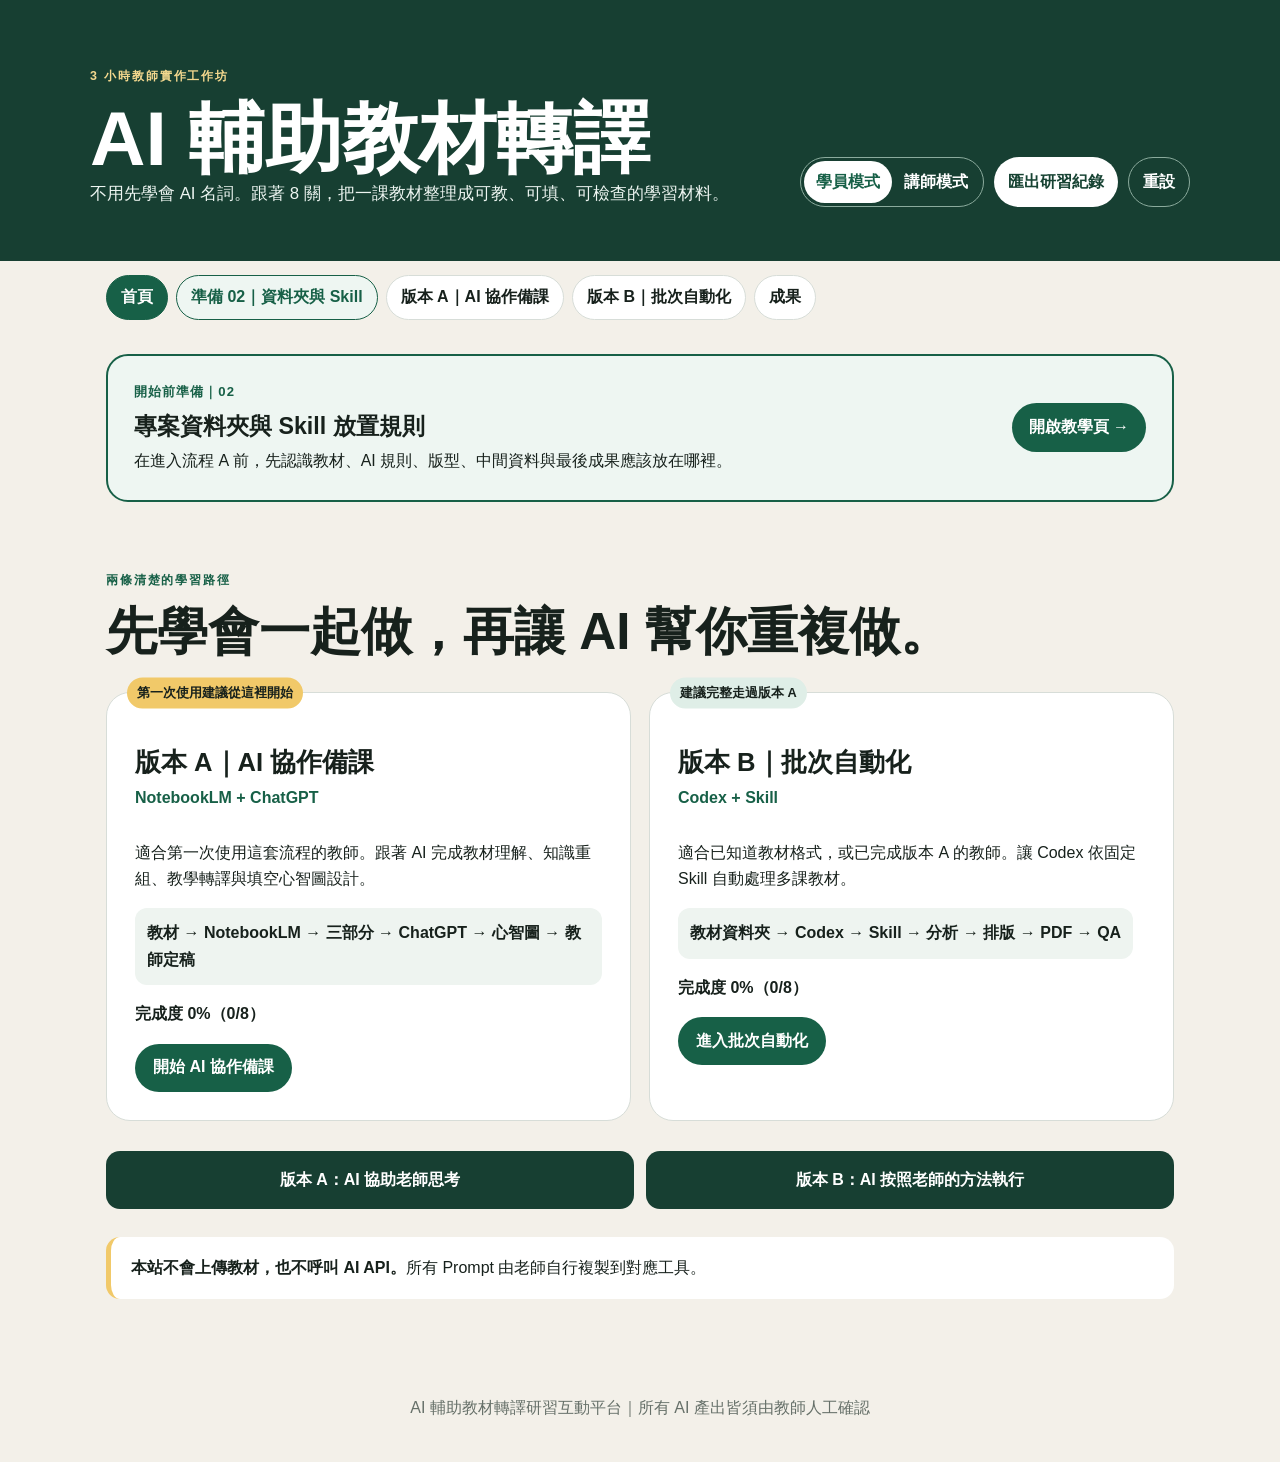
==== commit 32939685: "Add project folder and skill placement lesson" ====
--- a/index.html
+++ b/index.html
@@ -7,11 +7,12 @@
 </head>
 <body>
 <header class="topbar"><div><p class="eyebrow">3 小時教師實作工作坊</p><h1>AI 輔助教材轉譯</h1><p class="subtitle">不用先學會 AI 名詞。跟著 8 關，把一課教材整理成可教、可填、可檢查的學習材料。</p></div><div class="top-actions"><div class="mode-switch"><button class="mode-btn active" data-mode="learner">學員模式</button><button class="mode-btn" data-mode="instructor">講師模式</button></div><button id="exportNotes" class="btn">匯出研習紀錄</button><button id="resetAll" class="btn subtle">重設</button></div></header>
-<nav class="main-nav" aria-label="主導覽"><button data-view-target="home">首頁</button><button data-view-target="a">版本 A｜AI 協作備課</button><button data-view-target="b">版本 B｜批次自動化</button><button data-view-target="results">成果</button></nav>
+<nav class="main-nav" aria-label="主導覽"><button data-view-target="home">首頁</button><a class="lesson-nav-link" href="./project-folders.html">準備 02｜資料夾與 Skill</a><button data-view-target="a">版本 A｜AI 協作備課</button><button data-view-target="b">版本 B｜批次自動化</button><button data-view-target="results">成果</button></nav>
 <section class="dashboard"><div class="progress-card"><div class="progress-head"><div><span class="label">全課進度</span><strong id="progressText">0%</strong></div><span id="missionCount">0 / 8 關</span></div><div class="track" role="progressbar" aria-valuemin="0" aria-valuemax="100"><div id="bar"></div></div></div><div class="current-card"><span class="label">目前所在關卡</span><strong id="currentMission">關卡 0</strong><span id="suggestedTime">建議 10 分鐘</span></div><div class="timer-card"><span class="label">本關計時器</span><strong id="timer">00:00</strong><div><button id="timerStart">開始</button><button id="timerPause">暫停</button><button id="timerReset">歸零</button></div></div></section>
 <nav class="mission-nav a-nav"><a href="#m0">A0 今日任務</a><a href="#m1">A1 教材來源</a><a href="#m2">A2 理解教材</a><a href="#m3">A3 重組教學</a><a href="#m4">A4 教學轉譯</a><a href="#m5">A5 心智圖內容</a><a href="#m6">A6 檢查定稿</a><a href="#m7">A7 心智圖成品</a><a href="#success-template">成功樣板</a></nav>
 <nav class="mission-nav b-nav"><a href="#b0">B0 自動化</a><a href="#b1">B1 專案資料夾</a><a href="#b2">B2 Skill</a><a href="#b3">B3 放入教材</a><a href="#b4">B4 批次指令</a><a href="#b5">B5 執行流程</a><a href="#b6">B6 查看成果</a><a href="#b7">B7 教師驗收</a></nav>
 <main>
+<aside class="prep-lesson" data-view="home"><div><span>開始前準備｜02</span><h3>專案資料夾與 Skill 放置規則</h3><p>在進入流程 A 前，先認識教材、AI 規則、版型、中間資料與最後成果應該放在哪裡。</p></div><a href="./project-folders.html">開啟教學頁 →</a></aside>
 <section class="welcome" data-view="home"><p class="eyebrow dark">兩條清楚的學習路徑</p><h2>先學會一起做，再讓 AI 幫你重複做。</h2><div class="version-cards"><article><span class="recommend">第一次使用建議從這裡開始</span><h3>版本 A｜AI 協作備課</h3><h4>NotebookLM + ChatGPT</h4><p>適合第一次使用這套流程的教師。跟著 AI 完成教材理解、知識重組、教學轉譯與填空心智圖設計。</p><div class="mini-flow">教材 → NotebookLM → 三部分 → ChatGPT → 心智圖 → 教師定稿</div><strong id="homeProgressA">完成度 0%</strong><button data-view-target="a">開始 AI 協作備課</button></article><article><span class="recommend muted">建議完整走過版本 A</span><h3>版本 B｜批次自動化</h3><h4>Codex + Skill</h4><p>適合已知道教材格式，或已完成版本 A 的教師。讓 Codex 依固定 Skill 自動處理多課教材。</p><div class="mini-flow">教材資料夾 → Codex → Skill → 分析 → 排版 → PDF → QA</div><strong id="homeProgressB">完成度 0%</strong><button data-view-target="b">進入批次自動化</button></article></div><div class="version-relation"><b>版本 A：AI 協助老師思考</b><b>版本 B：AI 按照老師的方法執行</b></div><div class="plain-note"><strong>本站不會上傳教材，也不呼叫 AI API。</strong>所有 Prompt 由老師自行複製到對應工具。</div></section>
 
 <section class="mission version-a" id="m0" data-view="a" data-version="A" data-mission="0" data-time="10" data-title="今天要完成什麼">
--- a/styles.css
+++ b/styles.css
@@ -16,3 +16,7 @@
 body[data-view]{display:block}
 .dual-tool-guide{display:grid;grid-template-columns:1fr 1fr;gap:14px;margin:5px 0 20px}.dual-tool-guide>div{padding:20px;border:1px solid var(--line);border-radius:18px;background:#edf4f0}.dual-tool-guide h3{margin:3px 0}.comparison-wrap{margin:22px 0;overflow:auto}.comparison-table{width:100%;border-collapse:collapse;background:#fff}.comparison-table th,.comparison-table td{padding:12px;border:1px solid var(--line);text-align:center}.comparison-table th:first-child,.comparison-table td:first-child{text-align:left}.final-choice{display:flex;flex-wrap:wrap;gap:14px;margin:20px 0;padding:20px;border:1px solid var(--line);border-radius:18px;background:#fff}.final-choice legend{font-weight:900}.final-choice label{padding:8px 12px;border-radius:999px;background:#eef4f0}@media(max-width:700px){.dual-tool-guide{grid-template-columns:1fr}.comparison-table{min-width:560px}}
 .version-cards{display:grid;grid-template-columns:1fr 1fr;gap:18px;margin:30px 0}.version-cards article{position:relative;padding:28px;border:1px solid var(--line);border-radius:24px;background:#fff;display:flex;flex-direction:column;align-items:flex-start}.version-cards h3{font-size:1.6rem;margin:20px 0 0}.version-cards h4{margin:2px 0 12px;color:var(--green)}.version-cards strong{margin:16px 0}.version-cards button,.success-template button{min-height:48px;padding:10px 18px;border:0;border-radius:999px;background:var(--green);color:#fff;font-weight:900;cursor:pointer}.recommend{position:absolute;top:0;left:20px;transform:translateY(-50%);padding:5px 10px;border-radius:999px;background:var(--yellow);font-weight:900;font-size:.8rem}.recommend.muted{background:#dfeee7}.mini-flow{padding:12px;border-radius:12px;background:#eef4f0;font-weight:800}.version-relation{display:grid;grid-template-columns:1fr 1fr;gap:12px}.version-relation b{padding:16px;text-align:center;border-radius:14px;background:#173f32;color:#fff}.version-intro,.success-template{max-width:1100px;margin:35px auto;padding:42px;border-radius:28px;background:#fff;border:1px solid var(--line)}.template-list,.check-columns{display:grid;grid-template-columns:repeat(2,1fr);gap:10px;margin:20px 0}.template-list span,.check-columns span{padding:13px;border-radius:12px;background:#eef4f0}.folder-tree{margin:20px 0;padding:20px;border-radius:18px;background:#111914;color:#ecf4ef;overflow:auto}.folder-tree pre{margin:0;white-space:pre;line-height:1.7}.automation-flow{display:flex;flex-direction:column;align-items:center;gap:5px;margin:20px auto}.automation-flow span{min-width:260px;padding:8px 14px;text-align:center;border-radius:999px;background:#eef4f0;font-weight:900}.automation-flow i{font-style:normal;color:var(--green);font-weight:900}@media(max-width:700px){.version-cards,.version-relation,.template-list,.check-columns{grid-template-columns:1fr}.version-intro,.success-template{padding:26px 20px}.folder-tree{padding:14px;font-size:.85rem}}
+.workflow-transfer{margin:28px 0;padding:22px;border:2px solid #9fc5b3;border-radius:22px;background:#f4faf7}.workflow-heading,.workflow-footer,.workflow-actions{display:flex;align-items:center;justify-content:space-between;gap:12px;flex-wrap:wrap}.workflow-heading h3{margin:.15rem 0}.workflow-heading>div>span{color:var(--green);font-size:.8rem;font-weight:900;letter-spacing:.08em}.workflow-status{padding:6px 11px;border-radius:999px;background:#dcebe4;color:var(--green);font-weight:900}.workflow-columns{display:grid;grid-template-columns:minmax(0,.8fr) minmax(0,1.2fr);gap:16px;margin-top:18px}.workflow-source,.workflow-prompts,.workflow-result,.workflow-reference{display:block}.workflow-source{padding:14px;border:1px solid var(--line);border-radius:16px;background:#fff}.workflow-source summary{cursor:pointer;font-weight:900}.workflow-transfer label{font-weight:900}.workflow-transfer textarea{display:block;width:100%;min-height:150px;margin-top:7px;padding:12px;border:1px solid #afbeb6;border-radius:12px;background:#fff;color:var(--ink);font:inherit;line-height:1.5;resize:vertical}.workflow-source textarea{min-height:330px;background:#f2f4f3}.workflow-prompts{display:grid;gap:12px}.workflow-prompts textarea{min-height:210px}.workflow-prompts [readonly]{background:#eef1ef;color:#526059}.workflow-result,.workflow-reference{margin-top:18px}.workflow-result textarea{min-height:210px}.workflow-actions button,.workflow-footer button{border:0;border-radius:999px;padding:10px 15px;font-weight:900;cursor:pointer;background:var(--green);color:#fff}.workflow-actions .secondary,.workflow-footer .danger-light{background:#fff;color:var(--green);border:1px solid #90aa9d}.workflow-type{margin:10px 0;color:#526059;font-size:.9rem;font-weight:800}.workflow-warning{margin:12px 0;padding:10px 14px;border-radius:12px;background:#fff1c9;color:#5b4b1d}.workflow-warning p{margin:3px 0}.workflow-footer{margin-top:14px}.workflow-start{background:#eef6ff;border-color:#9fbfdc}@media(max-width:800px){.workflow-columns{grid-template-columns:1fr}.workflow-transfer{padding:16px}.workflow-source textarea,.workflow-prompts textarea,.workflow-result textarea{min-height:180px}.workflow-footer button{width:100%}}
+.prep-lesson{max-width:1100px;margin:34px auto 0;padding:22px 26px;border:2px solid var(--green);border-radius:22px;background:#eef6f2;display:flex!important;align-items:center;justify-content:space-between;gap:20px}.prep-lesson span{color:var(--green);font-size:.82rem;font-weight:900;letter-spacing:.08em}.prep-lesson h3{margin:3px 0;font-size:1.45rem}.prep-lesson p{margin:3px 0}.prep-lesson a,.lesson-back{display:inline-flex;flex:none;align-items:center;justify-content:center;padding:11px 17px;border-radius:999px;background:var(--green);color:#fff;text-decoration:none;font-weight:900}.lesson-page{background:var(--bg)}.lesson-topbar{align-items:center}.lesson-topbar h1{font-size:clamp(2rem,4.5vw,4.2rem);max-width:850px}.lesson-nav{position:sticky;top:0;z-index:15;display:flex;gap:8px;overflow:auto;padding:12px max(16px,calc((100% - 1100px)/2));background:#f5f3edee;backdrop-filter:blur(8px);border-bottom:1px solid var(--line)}.lesson-nav a{white-space:nowrap;padding:8px 12px;border-radius:999px;background:#fff;border:1px solid var(--line);color:var(--ink);text-decoration:none;font-weight:800}.lesson-main{max-width:1100px}.lesson-intro,.lesson-section{padding:54px 0;scroll-margin-top:70px}.lesson-intro h2,.lesson-section h2{font-size:clamp(1.8rem,3.5vw,3rem);line-height:1.2;margin:.25rem 0 1rem}.folder-flow,.skill-metaphor{display:flex;align-items:center;justify-content:center;gap:9px;flex-wrap:wrap;margin:28px 0}.folder-flow span,.skill-metaphor span{padding:12px 15px;text-align:center;border-radius:14px;background:#fff;border:1px solid var(--line);font-weight:900}.folder-flow small,.skill-metaphor small{display:block;color:var(--muted);font-weight:700}.folder-flow i,.skill-metaphor i{font-style:normal;color:var(--green);font-size:1.4rem;font-weight:900}.folder-tree-large{font-size:1rem}.folder-cards{display:grid;grid-template-columns:1fr 1fr;gap:18px}.folder-card{position:relative;padding:24px;border:1px solid var(--line);border-radius:22px;background:#fff}.folder-card h3{margin:2px 0 10px;font-size:1.35rem}.folder-card h4{margin:0;color:var(--green)}.folder-number{display:inline-grid;place-items:center;width:34px;height:34px;margin-bottom:8px;border-radius:50%;background:var(--green);color:#fff;font-weight:900}.folder-card-columns{display:grid;grid-template-columns:1fr 1fr;gap:12px;margin:18px 0}.folder-card-columns>div{padding:14px;border-radius:14px;background:#f3f6f4}.folder-card ul{padding-left:20px}.folder-card details{margin-top:14px;padding:12px;border-radius:12px;background:#17211c;color:#fff}.folder-card summary{cursor:pointer;font-weight:900}.folder-card pre,.rule-grid pre,.compare pre{white-space:pre-wrap;overflow-wrap:anywhere}.memory-line{padding-top:12px;border-top:1px solid var(--line);color:var(--green)}.skill-card,.skill-room{border:2px solid var(--green);background:#f1f8f4}.skill-room{padding:40px;border-radius:28px}.rule-grid{display:grid;grid-template-columns:1fr 1fr;gap:14px;margin:24px 0}.rule-grid article{padding:20px;border:1px solid var(--line);border-radius:18px;background:#fff}.rule-grid article>b{color:var(--green)}.rule-grid h3{margin:4px 0}.memory-table-wrap{overflow:auto}.memory-table{width:100%;border-collapse:collapse;background:#fff}.memory-table th,.memory-table td{padding:14px;border:1px solid var(--line);text-align:left}.memory-table th{background:#173f32;color:#fff}.lesson-back{margin-top:25px}@media(max-width:800px){.prep-lesson{margin:24px 16px 0;display:block!important}.prep-lesson a{width:100%;margin-top:15px}.lesson-main{padding:0 18px}.lesson-topbar .btn{margin-top:20px}.folder-cards,.folder-card-columns,.rule-grid{grid-template-columns:1fr}.skill-room{padding:24px}.folder-flow,.skill-metaphor{align-items:stretch;flex-direction:column}.folder-flow i,.skill-metaphor i{transform:rotate(90deg)}.folder-tree-large{font-size:.82rem}}
+.prep-lesson{display:none!important}body[data-view="home"] .prep-lesson{display:flex!important}@media(max-width:800px){body[data-view="home"] .prep-lesson{display:block!important}}
+.main-nav .lesson-nav-link{white-space:nowrap;display:inline-flex;align-items:center;min-height:44px;padding:8px 14px;border:1px solid var(--green);border-radius:999px;background:#eef6f2;color:var(--green);font-weight:900;text-decoration:none}
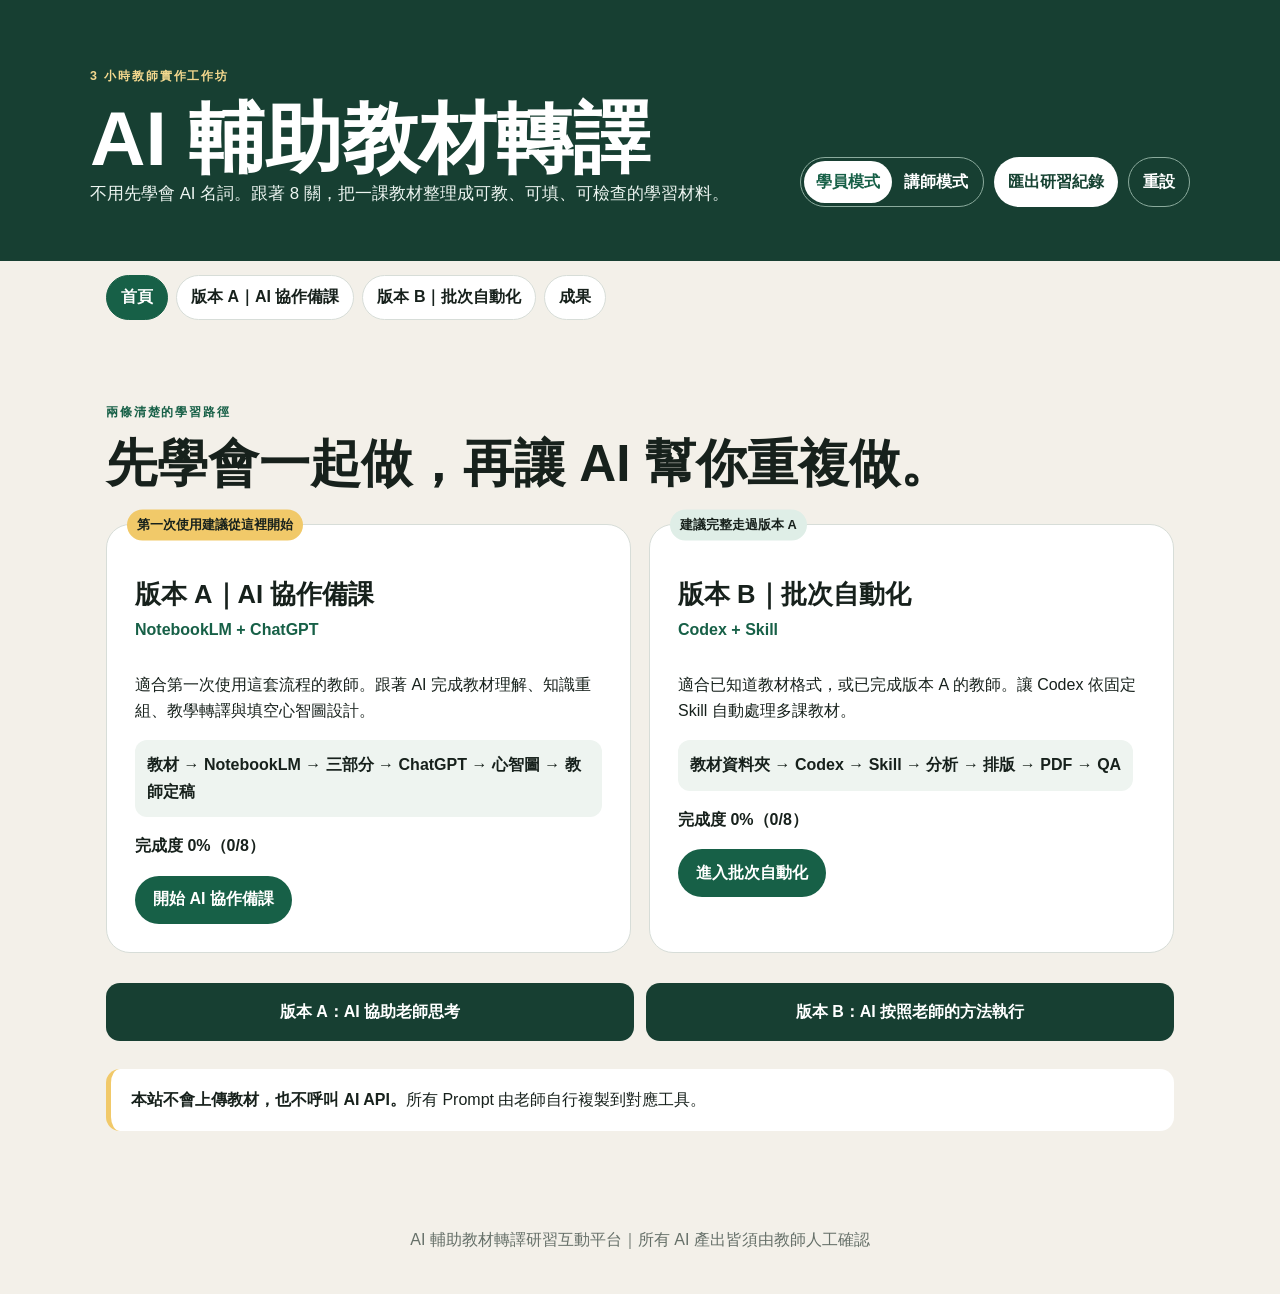
==== commit 36d97f34: "Move folder and skill lesson into version B" ====
--- a/index.html
+++ b/index.html
@@ -7,12 +7,11 @@
 </head>
 <body>
 <header class="topbar"><div><p class="eyebrow">3 小時教師實作工作坊</p><h1>AI 輔助教材轉譯</h1><p class="subtitle">不用先學會 AI 名詞。跟著 8 關，把一課教材整理成可教、可填、可檢查的學習材料。</p></div><div class="top-actions"><div class="mode-switch"><button class="mode-btn active" data-mode="learner">學員模式</button><button class="mode-btn" data-mode="instructor">講師模式</button></div><button id="exportNotes" class="btn">匯出研習紀錄</button><button id="resetAll" class="btn subtle">重設</button></div></header>
-<nav class="main-nav" aria-label="主導覽"><button data-view-target="home">首頁</button><a class="lesson-nav-link" href="./project-folders.html">準備 02｜資料夾與 Skill</a><button data-view-target="a">版本 A｜AI 協作備課</button><button data-view-target="b">版本 B｜批次自動化</button><button data-view-target="results">成果</button></nav>
+<nav class="main-nav" aria-label="主導覽"><button data-view-target="home">首頁</button><button data-view-target="a">版本 A｜AI 協作備課</button><button data-view-target="b">版本 B｜批次自動化</button><button data-view-target="results">成果</button></nav>
 <section class="dashboard"><div class="progress-card"><div class="progress-head"><div><span class="label">全課進度</span><strong id="progressText">0%</strong></div><span id="missionCount">0 / 8 關</span></div><div class="track" role="progressbar" aria-valuemin="0" aria-valuemax="100"><div id="bar"></div></div></div><div class="current-card"><span class="label">目前所在關卡</span><strong id="currentMission">關卡 0</strong><span id="suggestedTime">建議 10 分鐘</span></div><div class="timer-card"><span class="label">本關計時器</span><strong id="timer">00:00</strong><div><button id="timerStart">開始</button><button id="timerPause">暫停</button><button id="timerReset">歸零</button></div></div></section>
 <nav class="mission-nav a-nav"><a href="#m0">A0 今日任務</a><a href="#m1">A1 教材來源</a><a href="#m2">A2 理解教材</a><a href="#m3">A3 重組教學</a><a href="#m4">A4 教學轉譯</a><a href="#m5">A5 心智圖內容</a><a href="#m6">A6 檢查定稿</a><a href="#m7">A7 心智圖成品</a><a href="#success-template">成功樣板</a></nav>
-<nav class="mission-nav b-nav"><a href="#b0">B0 自動化</a><a href="#b1">B1 專案資料夾</a><a href="#b2">B2 Skill</a><a href="#b3">B3 放入教材</a><a href="#b4">B4 批次指令</a><a href="#b5">B5 執行流程</a><a href="#b6">B6 查看成果</a><a href="#b7">B7 教師驗收</a></nav>
+<nav class="mission-nav b-nav"><a href="#b0">B0 自動化</a><a href="#b1">B1 專案資料夾</a><a href="./project-folders.html">B1-02 資料夾與 Skill 規則</a><a href="#b2">B2 Skill</a><a href="#b3">B3 放入教材</a><a href="#b4">B4 批次指令</a><a href="#b5">B5 執行流程</a><a href="#b6">B6 查看成果</a><a href="#b7">B7 教師驗收</a></nav>
 <main>
-<aside class="prep-lesson" data-view="home"><div><span>開始前準備｜02</span><h3>專案資料夾與 Skill 放置規則</h3><p>在進入流程 A 前，先認識教材、AI 規則、版型、中間資料與最後成果應該放在哪裡。</p></div><a href="./project-folders.html">開啟教學頁 →</a></aside>
 <section class="welcome" data-view="home"><p class="eyebrow dark">兩條清楚的學習路徑</p><h2>先學會一起做，再讓 AI 幫你重複做。</h2><div class="version-cards"><article><span class="recommend">第一次使用建議從這裡開始</span><h3>版本 A｜AI 協作備課</h3><h4>NotebookLM + ChatGPT</h4><p>適合第一次使用這套流程的教師。跟著 AI 完成教材理解、知識重組、教學轉譯與填空心智圖設計。</p><div class="mini-flow">教材 → NotebookLM → 三部分 → ChatGPT → 心智圖 → 教師定稿</div><strong id="homeProgressA">完成度 0%</strong><button data-view-target="a">開始 AI 協作備課</button></article><article><span class="recommend muted">建議完整走過版本 A</span><h3>版本 B｜批次自動化</h3><h4>Codex + Skill</h4><p>適合已知道教材格式，或已完成版本 A 的教師。讓 Codex 依固定 Skill 自動處理多課教材。</p><div class="mini-flow">教材資料夾 → Codex → Skill → 分析 → 排版 → PDF → QA</div><strong id="homeProgressB">完成度 0%</strong><button data-view-target="b">進入批次自動化</button></article></div><div class="version-relation"><b>版本 A：AI 協助老師思考</b><b>版本 B：AI 按照老師的方法執行</b></div><div class="plain-note"><strong>本站不會上傳教材，也不呼叫 AI API。</strong>所有 Prompt 由老師自行複製到對應工具。</div></section>
 
 <section class="mission version-a" id="m0" data-view="a" data-version="A" data-mission="0" data-time="10" data-title="今天要完成什麼">
@@ -163,6 +162,8 @@
 │     └─ SKILL.md             AI 要遵守的方法
 ├─ templates/                 心智圖、PDF 版型
 └─ output/                    最後成果</pre></div><div class="activity"><label><input class="task-check" type="checkbox"> 我知道四個資料夾各放什麼。</label></div><div class="instructor-only"><h3>講師提醒</h3><p>用「教材櫃、工作說明、版型、成果櫃」解釋資料夾角色。</p></div></section>
+
+<aside class="b-skill-lesson" data-view="b"><div><span>版本 B 延伸教學｜02</span><h2>專案資料夾與 Skill 放置規則</h2><p>完成 B1 的資料夾概念後，先看懂 Skill 為什麼要放在自己的子資料夾，再進入 B2。</p></div><a href="./project-folders.html">開啟 02 教學頁 →</a></aside>
 
 <section class="mission version-b" id="b2" data-view="b" data-version="B" data-mission="2" data-time="15" data-title="準備 Skill"><div class="mission-title"><div><span class="mission-no">B2</span><h2>準備 Skill</h2></div><label class="complete"><input class="mission-check" type="checkbox"> 完成本關</label></div><div class="skill-explain"><p>Skill 不是讓 AI 自由發揮。</p><strong>它把版本 A 驗證成功的流程，寫成 Codex 必須遵守的固定工作說明。</strong></div><div class="check-columns"><span>依據教材來源</span><span>找核心問題與重點</span><span>重組三部分</span><span>轉成學生語言</span><span>設計 8～12 個填空</span><span>建立教師答案</span><span>心智圖版面</span><span>輸出 HTML／PNG／PDF</span><span>執行 QA</span><span>不足資訊不得補充</span></div><div class="plain-note"><strong>若專案已有 Skill：</strong>直接使用 <code>.skills/analyze-learning-materials/SKILL.md</code>，新手不必現場自己寫。</div><div class="activity"><label><input class="task-check" type="checkbox"> Skill 已準備好。</label></div><div class="instructor-only"><h3>講師提醒</h3><p>強調 Skill 來自版本 A，不深入技術語法。</p></div></section>
 
--- a/styles.css
+++ b/styles.css
@@ -20,3 +20,5 @@
 .prep-lesson{max-width:1100px;margin:34px auto 0;padding:22px 26px;border:2px solid var(--green);border-radius:22px;background:#eef6f2;display:flex!important;align-items:center;justify-content:space-between;gap:20px}.prep-lesson span{color:var(--green);font-size:.82rem;font-weight:900;letter-spacing:.08em}.prep-lesson h3{margin:3px 0;font-size:1.45rem}.prep-lesson p{margin:3px 0}.prep-lesson a,.lesson-back{display:inline-flex;flex:none;align-items:center;justify-content:center;padding:11px 17px;border-radius:999px;background:var(--green);color:#fff;text-decoration:none;font-weight:900}.lesson-page{background:var(--bg)}.lesson-topbar{align-items:center}.lesson-topbar h1{font-size:clamp(2rem,4.5vw,4.2rem);max-width:850px}.lesson-nav{position:sticky;top:0;z-index:15;display:flex;gap:8px;overflow:auto;padding:12px max(16px,calc((100% - 1100px)/2));background:#f5f3edee;backdrop-filter:blur(8px);border-bottom:1px solid var(--line)}.lesson-nav a{white-space:nowrap;padding:8px 12px;border-radius:999px;background:#fff;border:1px solid var(--line);color:var(--ink);text-decoration:none;font-weight:800}.lesson-main{max-width:1100px}.lesson-intro,.lesson-section{padding:54px 0;scroll-margin-top:70px}.lesson-intro h2,.lesson-section h2{font-size:clamp(1.8rem,3.5vw,3rem);line-height:1.2;margin:.25rem 0 1rem}.folder-flow,.skill-metaphor{display:flex;align-items:center;justify-content:center;gap:9px;flex-wrap:wrap;margin:28px 0}.folder-flow span,.skill-metaphor span{padding:12px 15px;text-align:center;border-radius:14px;background:#fff;border:1px solid var(--line);font-weight:900}.folder-flow small,.skill-metaphor small{display:block;color:var(--muted);font-weight:700}.folder-flow i,.skill-metaphor i{font-style:normal;color:var(--green);font-size:1.4rem;font-weight:900}.folder-tree-large{font-size:1rem}.folder-cards{display:grid;grid-template-columns:1fr 1fr;gap:18px}.folder-card{position:relative;padding:24px;border:1px solid var(--line);border-radius:22px;background:#fff}.folder-card h3{margin:2px 0 10px;font-size:1.35rem}.folder-card h4{margin:0;color:var(--green)}.folder-number{display:inline-grid;place-items:center;width:34px;height:34px;margin-bottom:8px;border-radius:50%;background:var(--green);color:#fff;font-weight:900}.folder-card-columns{display:grid;grid-template-columns:1fr 1fr;gap:12px;margin:18px 0}.folder-card-columns>div{padding:14px;border-radius:14px;background:#f3f6f4}.folder-card ul{padding-left:20px}.folder-card details{margin-top:14px;padding:12px;border-radius:12px;background:#17211c;color:#fff}.folder-card summary{cursor:pointer;font-weight:900}.folder-card pre,.rule-grid pre,.compare pre{white-space:pre-wrap;overflow-wrap:anywhere}.memory-line{padding-top:12px;border-top:1px solid var(--line);color:var(--green)}.skill-card,.skill-room{border:2px solid var(--green);background:#f1f8f4}.skill-room{padding:40px;border-radius:28px}.rule-grid{display:grid;grid-template-columns:1fr 1fr;gap:14px;margin:24px 0}.rule-grid article{padding:20px;border:1px solid var(--line);border-radius:18px;background:#fff}.rule-grid article>b{color:var(--green)}.rule-grid h3{margin:4px 0}.memory-table-wrap{overflow:auto}.memory-table{width:100%;border-collapse:collapse;background:#fff}.memory-table th,.memory-table td{padding:14px;border:1px solid var(--line);text-align:left}.memory-table th{background:#173f32;color:#fff}.lesson-back{margin-top:25px}@media(max-width:800px){.prep-lesson{margin:24px 16px 0;display:block!important}.prep-lesson a{width:100%;margin-top:15px}.lesson-main{padding:0 18px}.lesson-topbar .btn{margin-top:20px}.folder-cards,.folder-card-columns,.rule-grid{grid-template-columns:1fr}.skill-room{padding:24px}.folder-flow,.skill-metaphor{align-items:stretch;flex-direction:column}.folder-flow i,.skill-metaphor i{transform:rotate(90deg)}.folder-tree-large{font-size:.82rem}}
 .prep-lesson{display:none!important}body[data-view="home"] .prep-lesson{display:flex!important}@media(max-width:800px){body[data-view="home"] .prep-lesson{display:block!important}}
 .main-nav .lesson-nav-link{white-space:nowrap;display:inline-flex;align-items:center;min-height:44px;padding:8px 14px;border:1px solid var(--green);border-radius:999px;background:#eef6f2;color:var(--green);font-weight:900;text-decoration:none}
+.b-skill-lesson{max-width:960px;margin:30px auto;padding:28px;border:2px solid var(--green);border-radius:24px;background:#eef6f2;display:flex;align-items:center;justify-content:space-between;gap:22px}.b-skill-lesson span{color:var(--green);font-size:.82rem;font-weight:900;letter-spacing:.08em}.b-skill-lesson h2{margin:4px 0}.b-skill-lesson p{margin:4px 0}.b-skill-lesson a{flex:none;padding:11px 17px;border-radius:999px;background:var(--green);color:#fff;text-decoration:none;font-weight:900}@media(max-width:700px){.b-skill-lesson{display:block;margin:24px 0;padding:22px}.b-skill-lesson a{display:flex;justify-content:center;margin-top:16px}}
+.b-skill-lesson{display:none!important}body[data-view="b"] .b-skill-lesson{display:flex!important}@media(max-width:700px){body[data-view="b"] .b-skill-lesson{display:block!important}}
